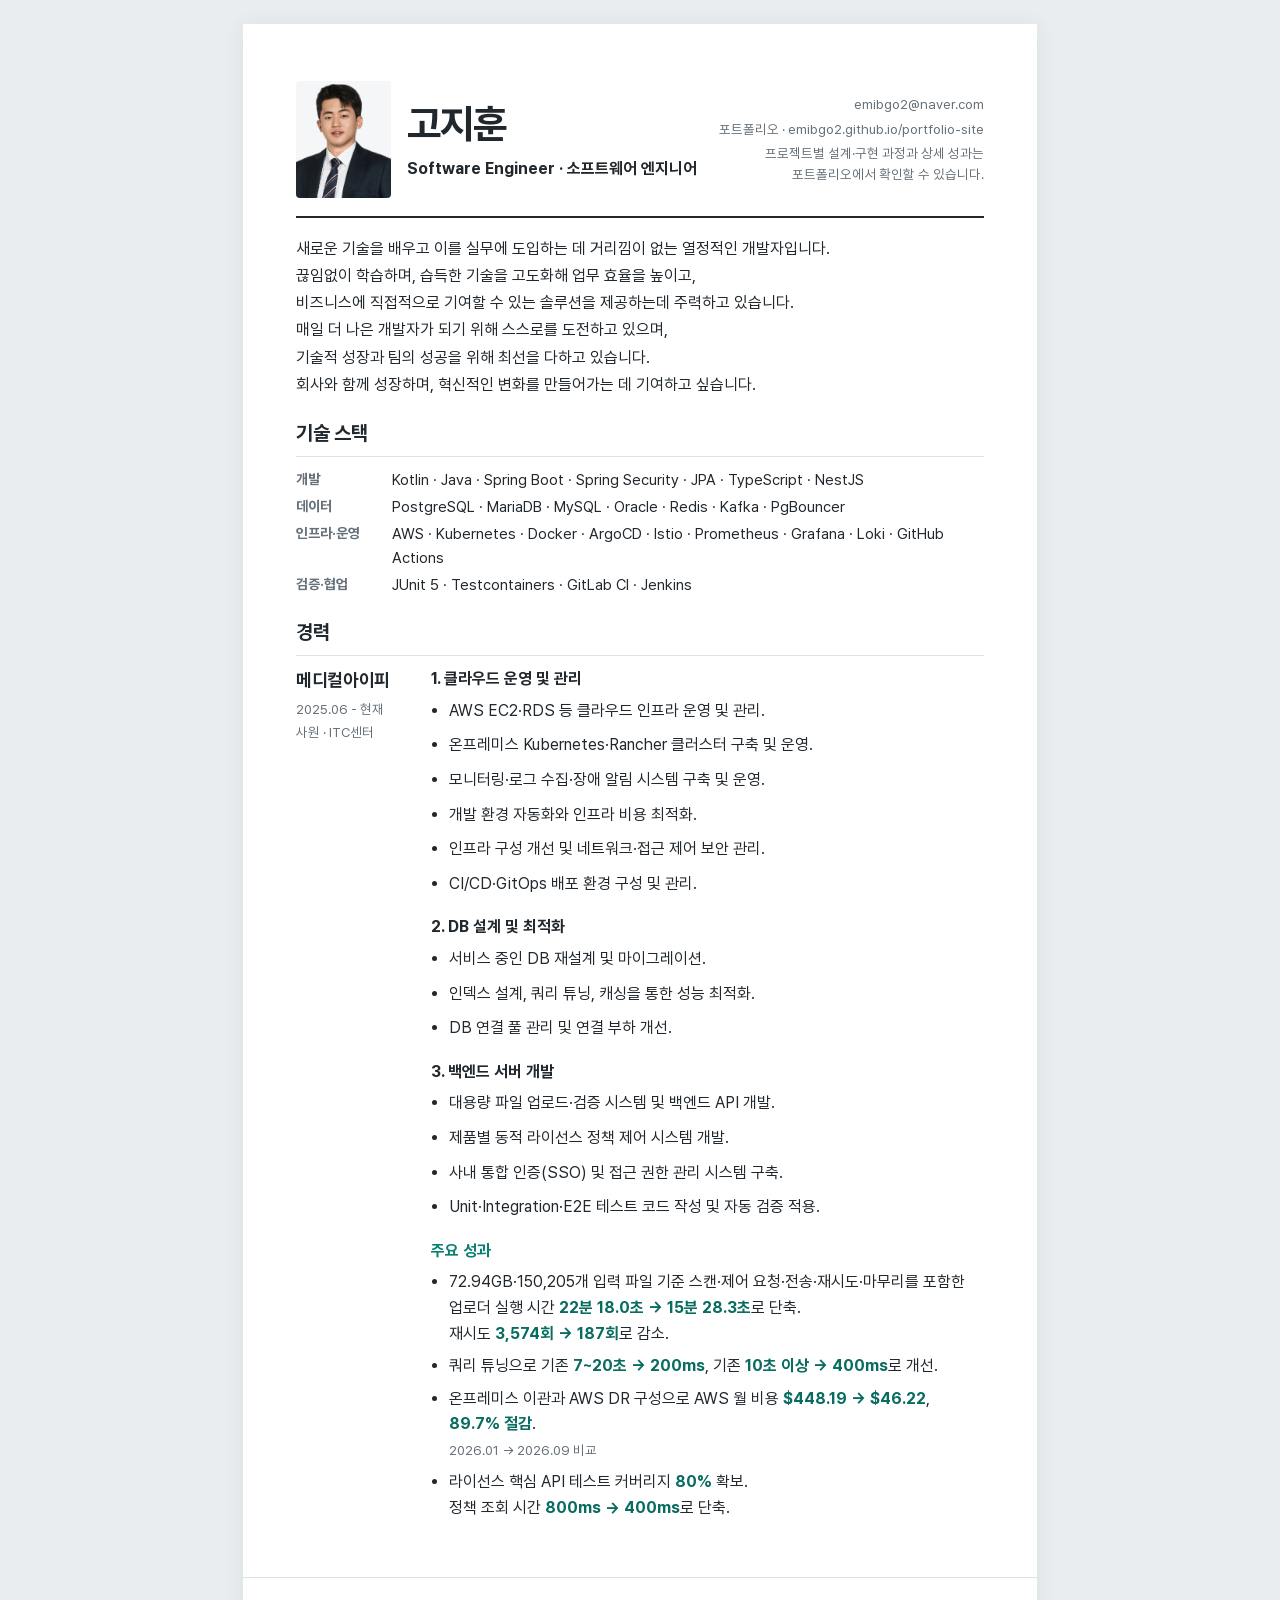
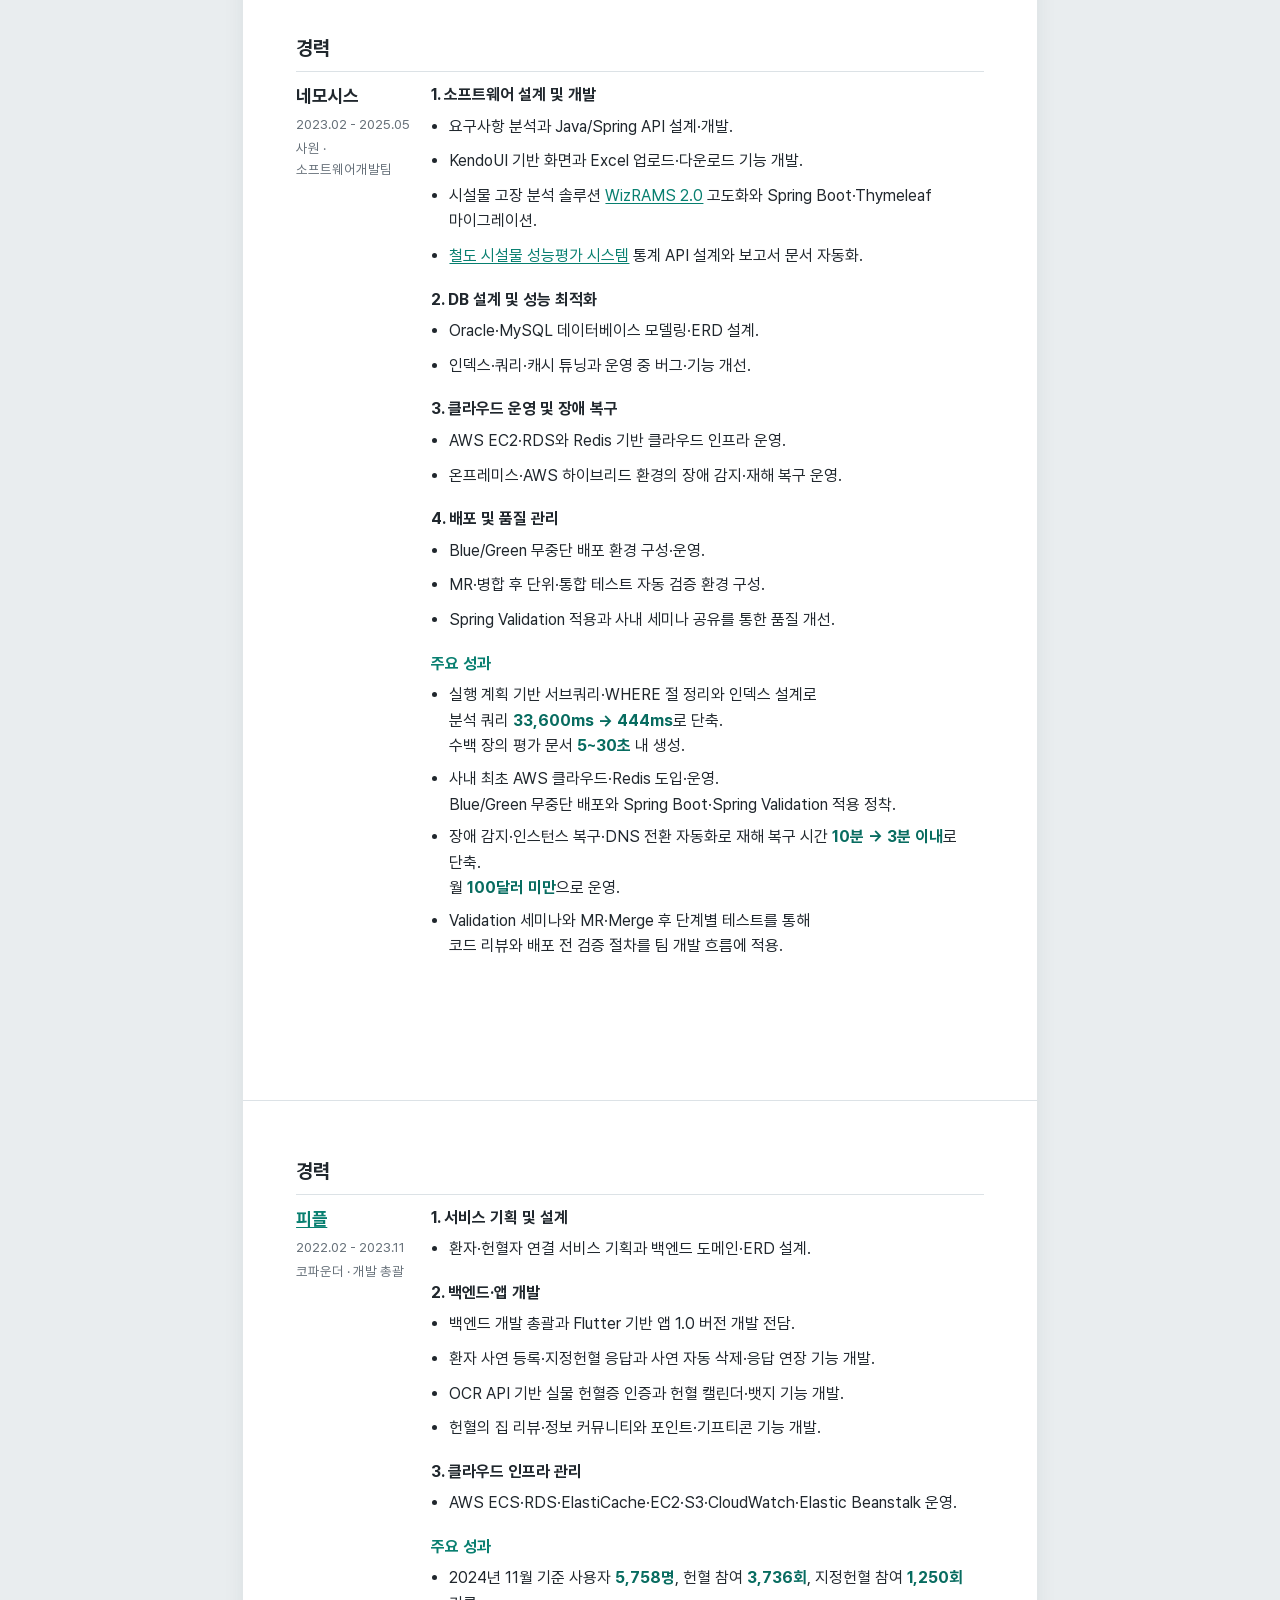
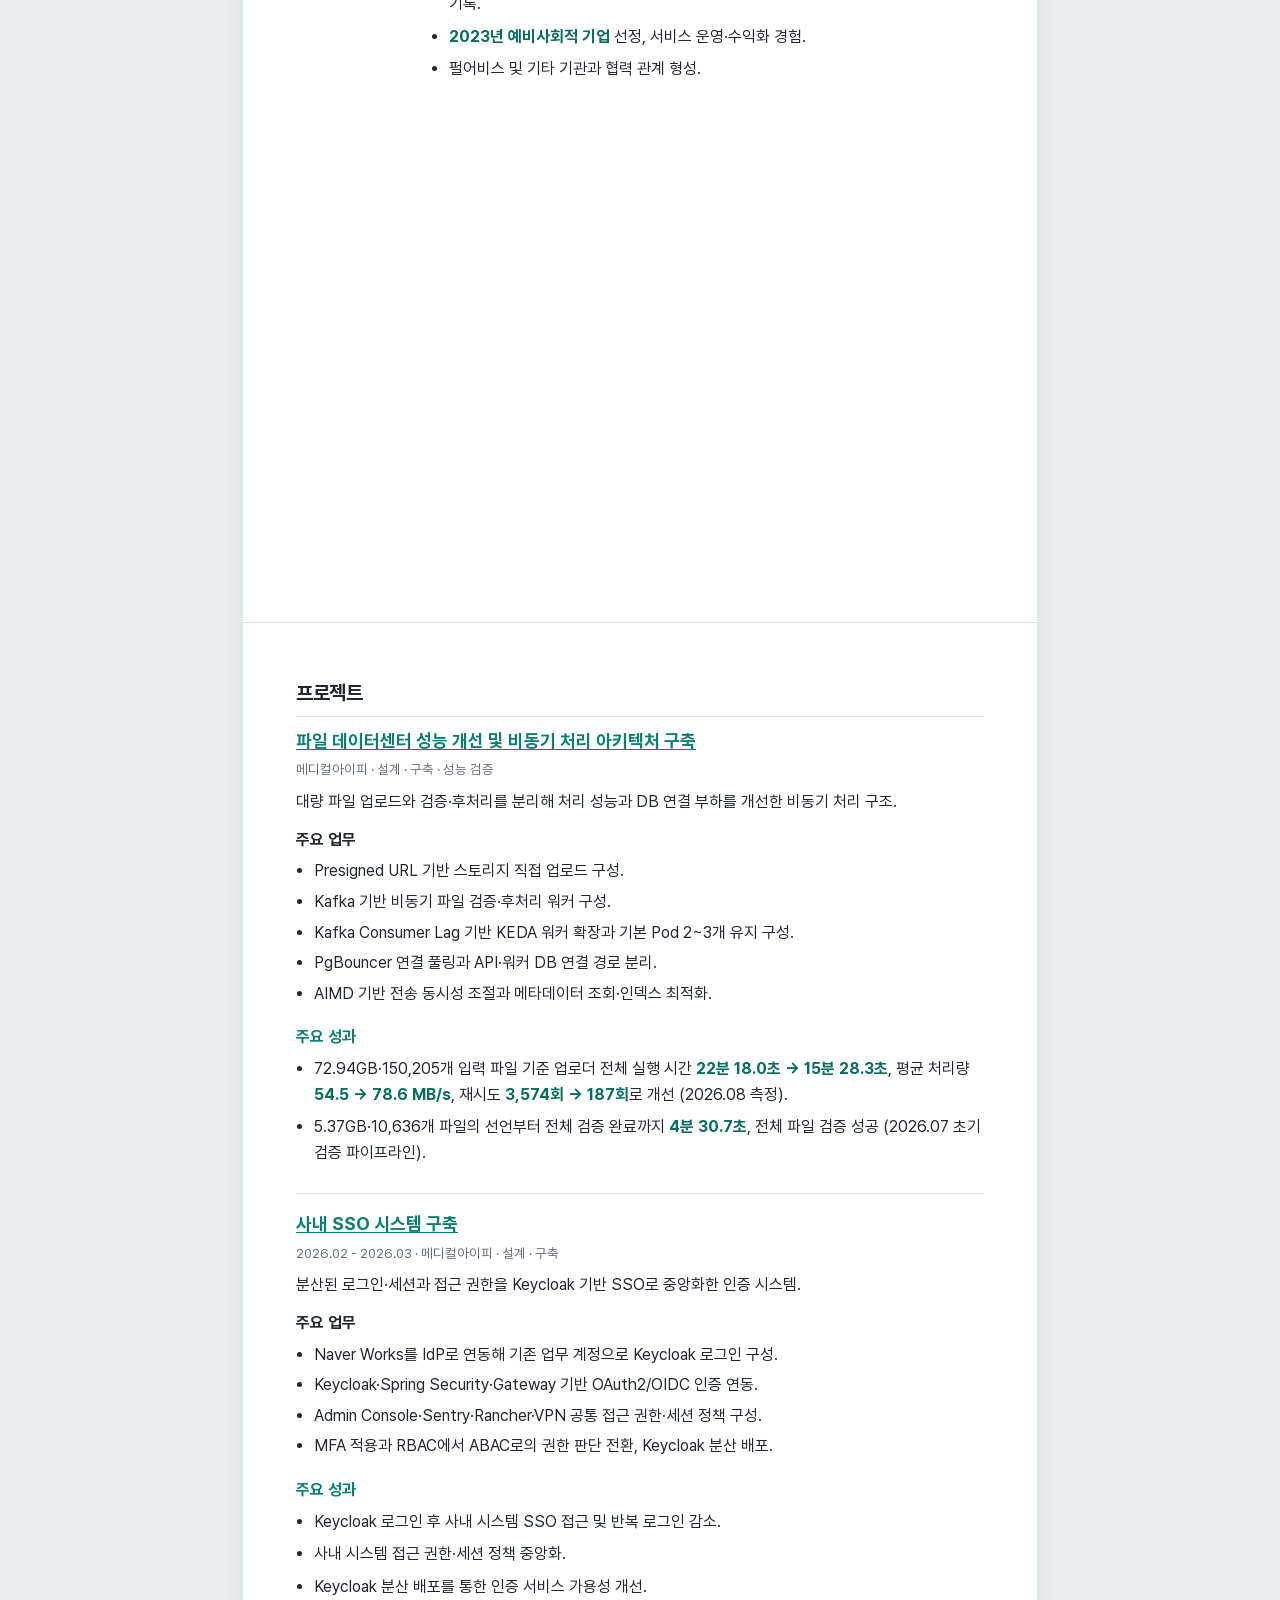
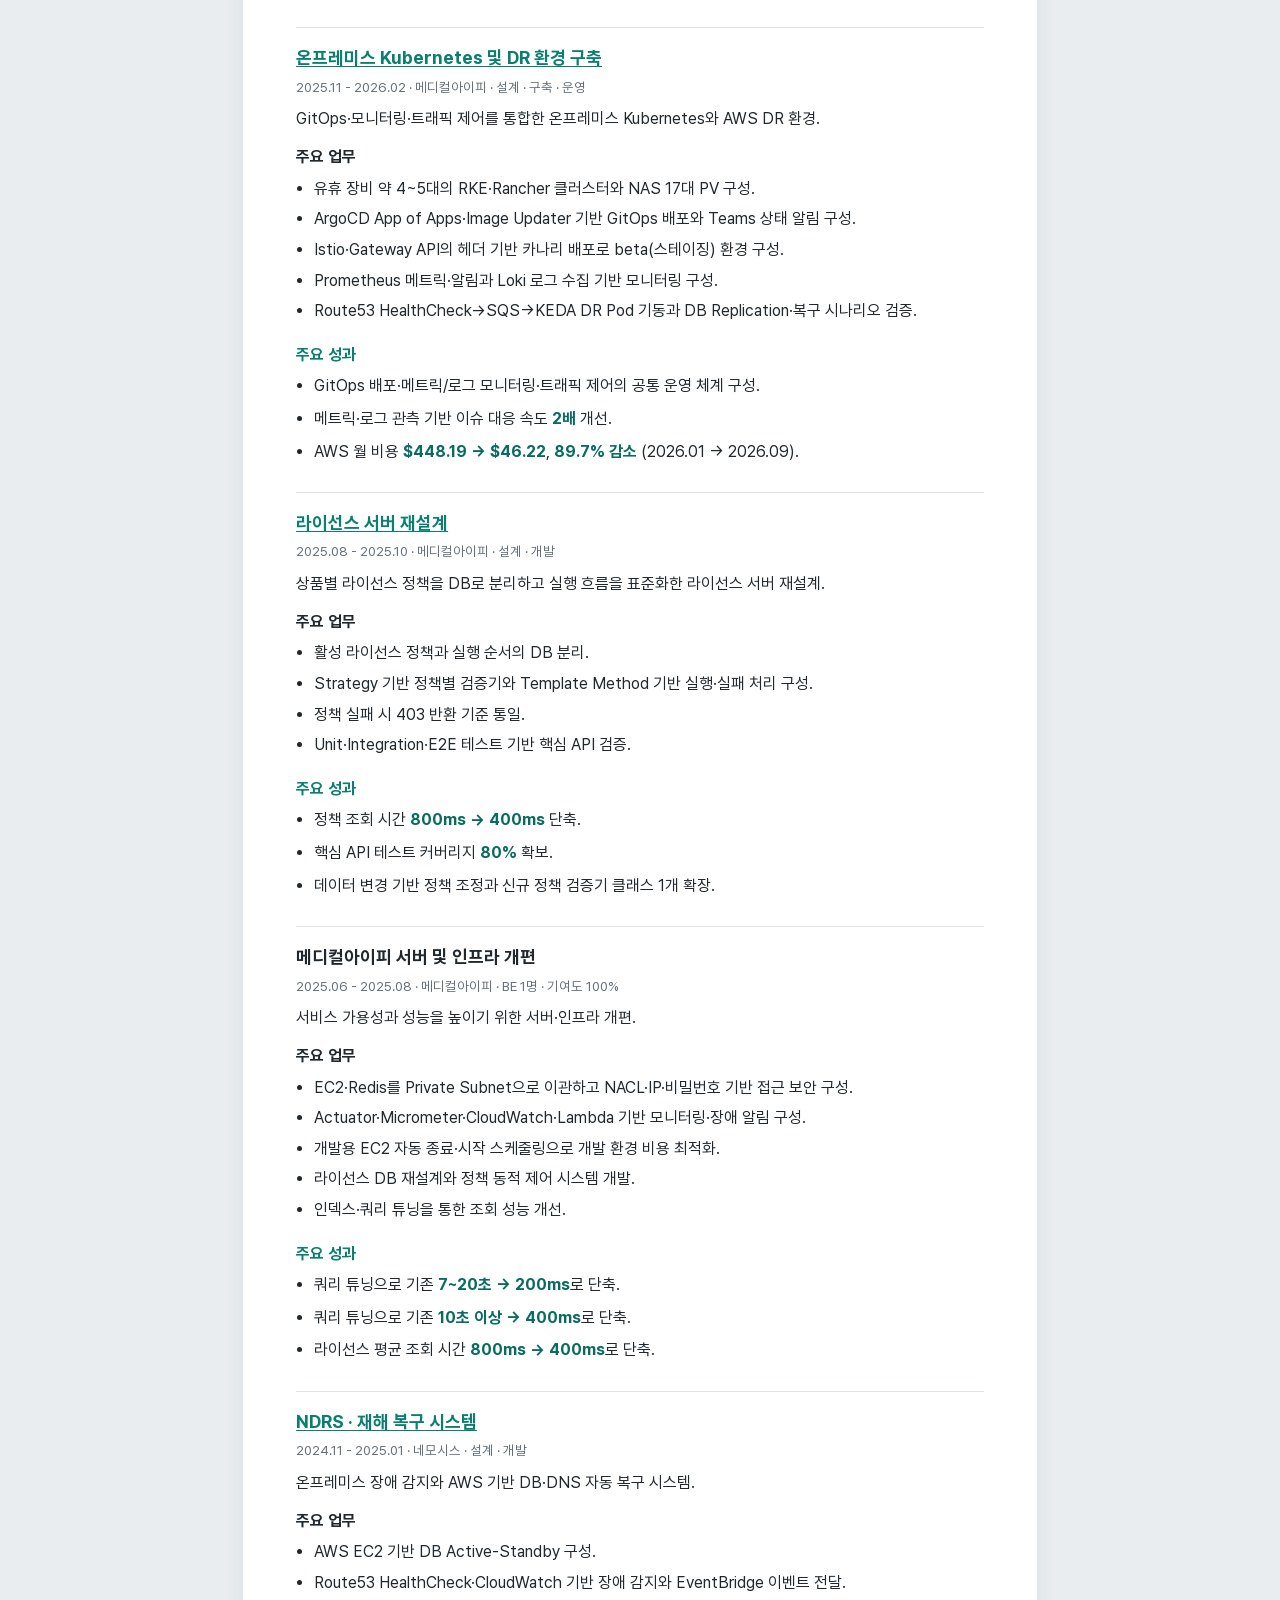
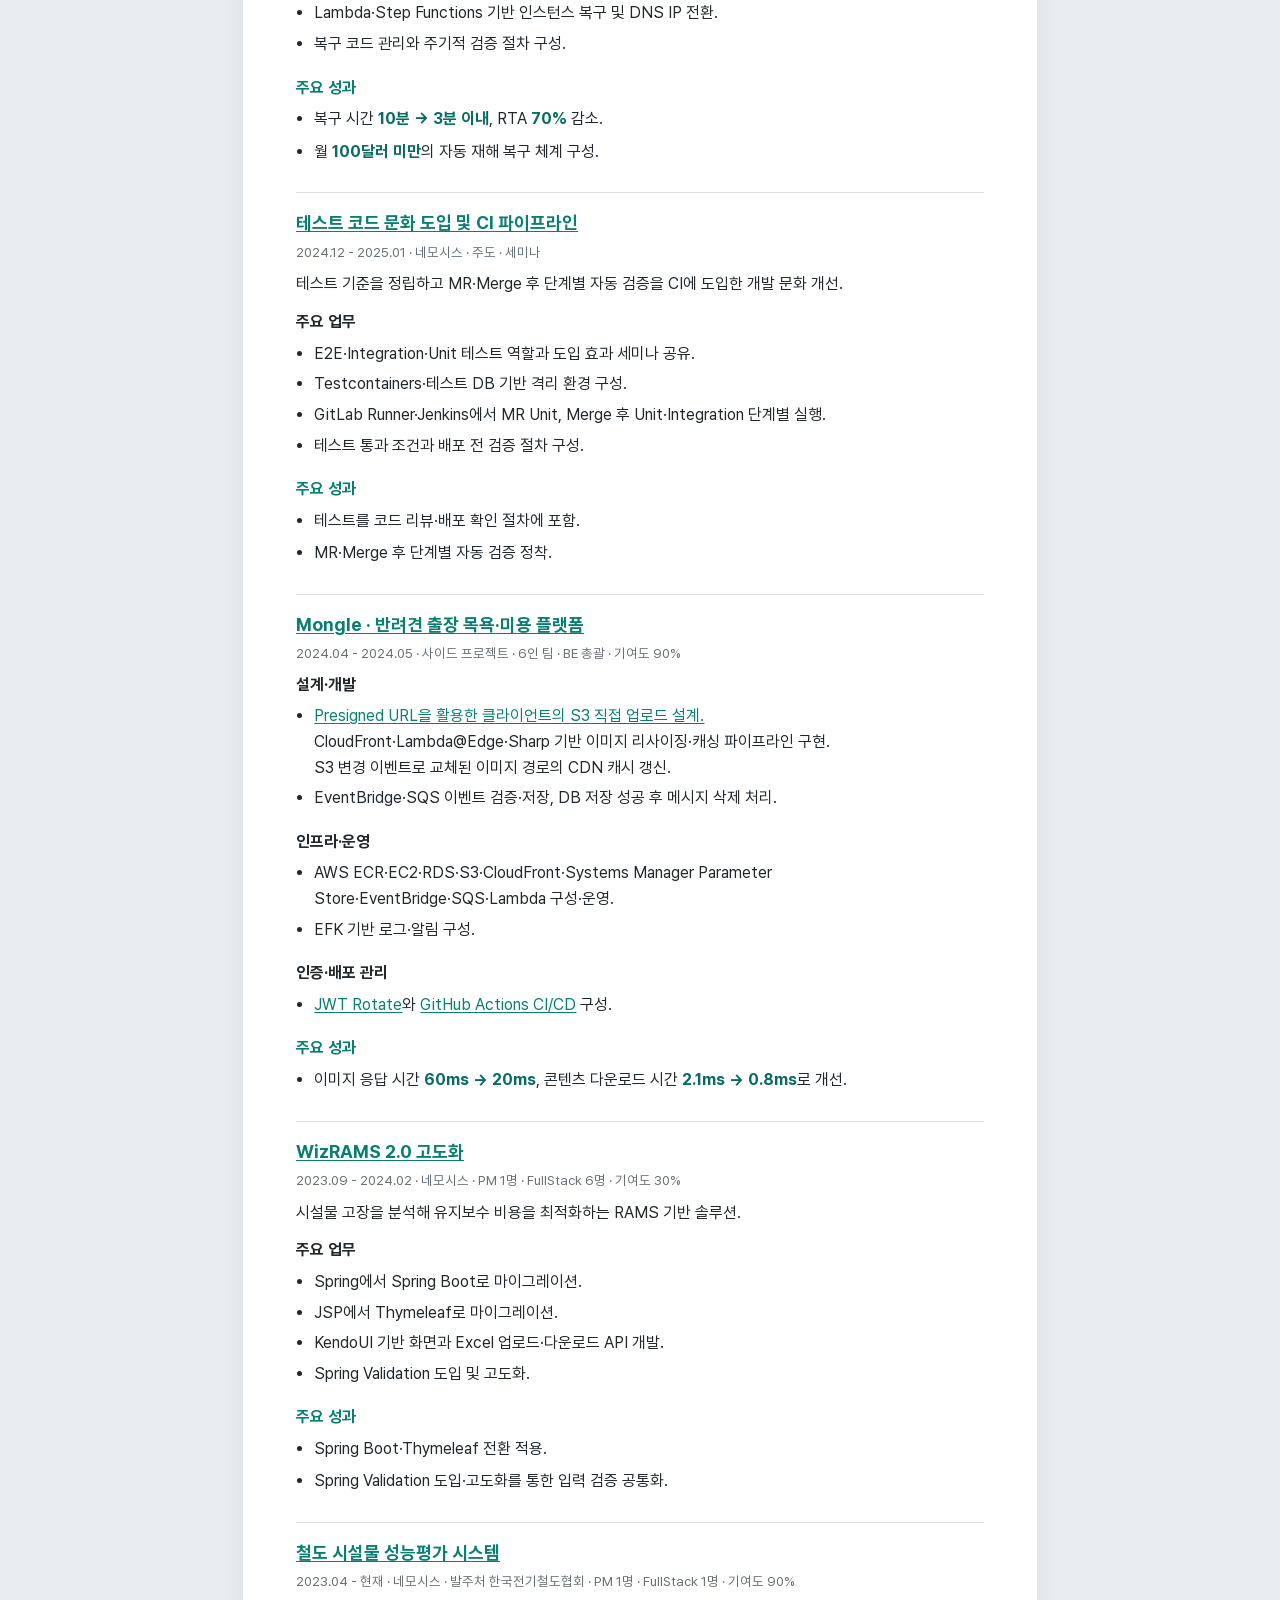
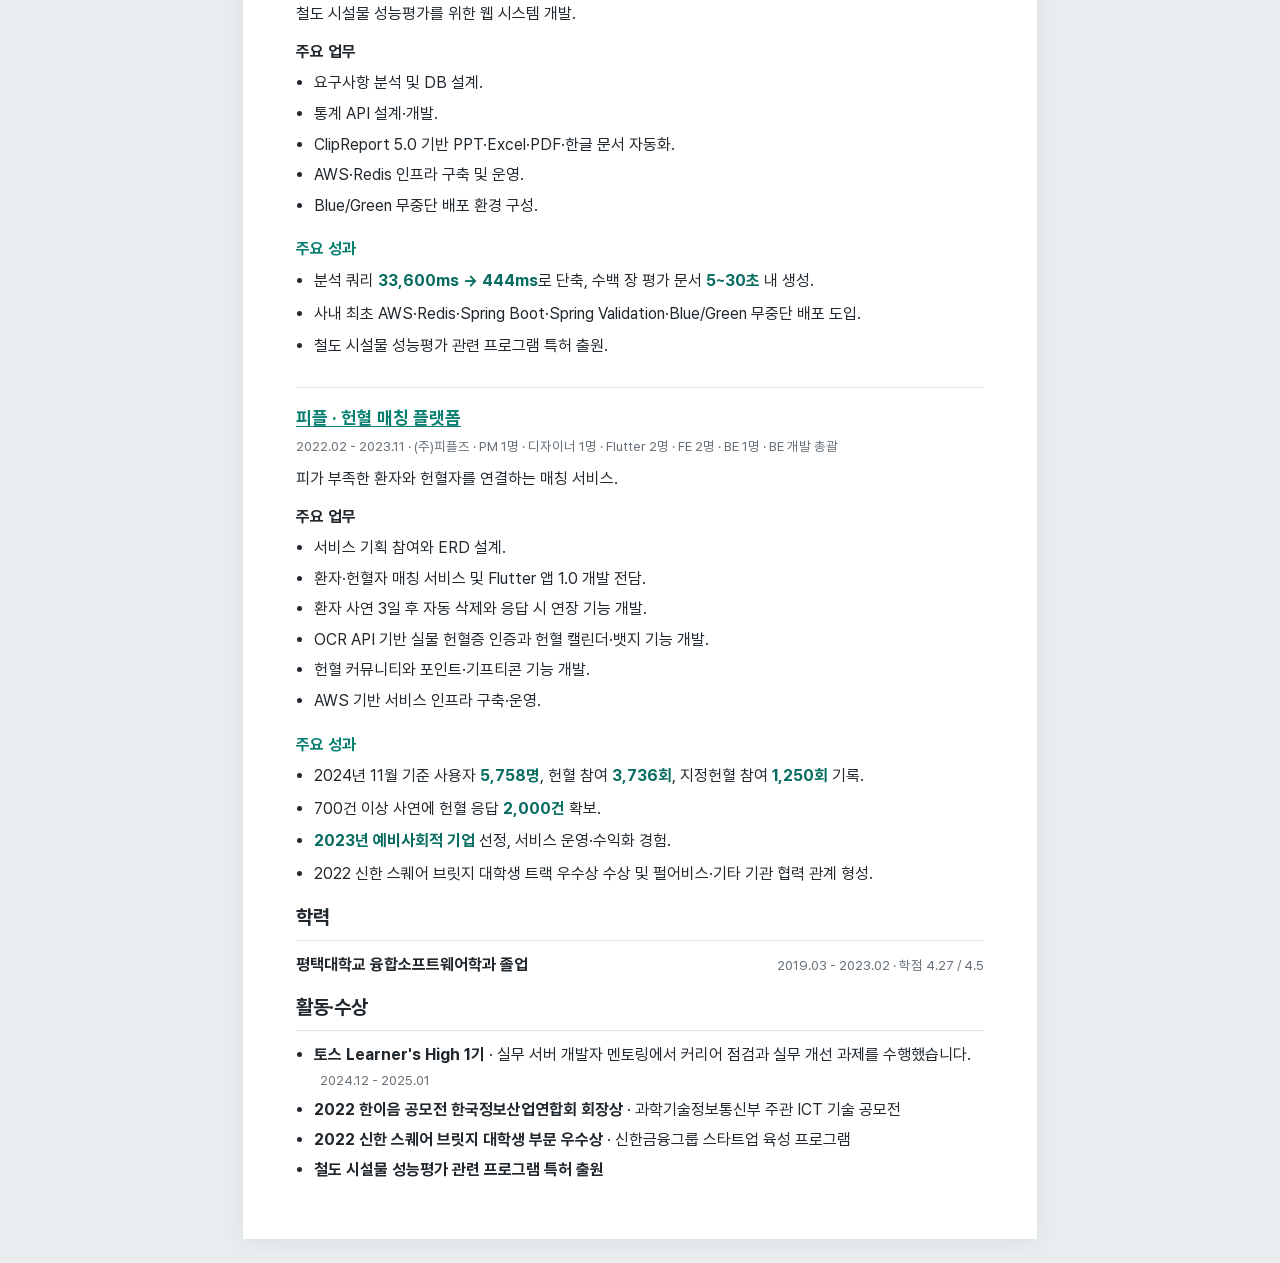
==== resume.html @ 551deb6d "docs: 이력서 기술 스택 문구 정리 - 설계 문서화와 운영 런북 항목 제거 - 이력서 PDF와 다운로드 버전 갱신" ====
<!doctype html>
<html lang="ko">
<head>
  <meta charset="utf-8">
  <meta name="viewport" content="width=device-width,initial-scale=1">
  <meta name="color-scheme" content="light">
  <title>고지훈 · 소프트웨어 엔지니어 이력서</title>
  <link rel="stylesheet" href="resume.css?v=resume-v14">
</head>
<body>
<main class="resume">
  <section class="page">
    <header class="identity">
      <div class="portrait"><img src="assets/profile.png" alt="고지훈 프로필 사진" width="725" height="1271"></div>
      <div><h1>고지훈</h1><p class="role">Software Engineer · 소프트웨어 엔지니어</p></div>
      <address>
        <a href="mailto:emibgo2@naver.com">emibgo2@naver.com</a>
        <a href="https://emibgo2.github.io/portfolio-site/">포트폴리오 · emibgo2.github.io/portfolio-site</a>
        <span>프로젝트별 설계·구현 과정과 상세 성과는<br>포트폴리오에서 확인할 수 있습니다.</span>
      </address>
    </header>

    <p class="intro">새로운 기술을 배우고 이를 실무에 도입하는 데 거리낌이 없는 열정적인 개발자입니다.<br>
      끊임없이 학습하며, 습득한 기술을 고도화해 업무 효율을 높이고,<br>비즈니스에 직접적으로 기여할 수 있는 솔루션을 제공하는데 주력하고 있습니다.<br>
      매일 더 나은 개발자가 되기 위해 스스로를 도전하고 있으며,<br>기술적 성장과 팀의 성공을 위해 최선을 다하고 있습니다.<br>
      회사와 함께 성장하며, 혁신적인 변화를 만들어가는 데 기여하고 싶습니다.</p>

    <section class="skills section">
      <h2>기술 스택</h2>
      <dl>
        <div><dt>개발</dt><dd>Kotlin · Java · Spring Boot · Spring Security · JPA · TypeScript · NestJS</dd></div>
        <div><dt>데이터</dt><dd>PostgreSQL · MariaDB · MySQL · Oracle · Redis · Kafka · PgBouncer</dd></div>
        <div><dt>인프라·운영</dt><dd>AWS · Kubernetes · Docker · ArgoCD · Istio · Prometheus · Grafana · Loki · GitHub Actions</dd></div>
        <div><dt>검증·협업</dt><dd>JUnit 5 · Testcontainers · GitLab CI · Jenkins</dd></div>
      </dl>
    </section>

    <section class="section experience">
      <h2>경력</h2>
      <article class="career">
        <header class="career-meta">
          <h3>메디컬아이피</h3>
          <p class="period">2025.06 - 현재</p>
          <p>사원 · ITC센터</p>
        </header>
        <div class="career-body">
          <div class="work-group">
            <h4>1. 클라우드 운영 및 관리</h4>
            <ul>
              <li>AWS EC2·RDS 등 클라우드 인프라 운영 및 관리.</li>
              <li>온프레미스 Kubernetes·Rancher 클러스터 구축 및 운영.</li>
              <li>모니터링·로그 수집·장애 알림 시스템 구축 및 운영.</li>
              <li>개발 환경 자동화와 인프라 비용 최적화.</li>
              <li>인프라 구성 개선 및 네트워크·접근 제어 보안 관리.</li>
              <li>CI/CD·GitOps 배포 환경 구성 및 관리.</li>
            </ul>
          </div>
          <div class="work-group">
            <h4>2. DB 설계 및 최적화</h4>
            <ul>
              <li>서비스 중인 DB 재설계 및 마이그레이션.</li>
              <li>인덱스 설계, 쿼리 튜닝, 캐싱을 통한 성능 최적화.</li>
              <li>DB 연결 풀 관리 및 연결 부하 개선.</li>
            </ul>
          </div>
          <div class="work-group">
            <h4>3. 백엔드 서버 개발</h4>
            <ul>
              <li>대용량 파일 업로드·검증 시스템 및 백엔드 API 개발.</li>
              <li>제품별 동적 라이선스 정책 제어 시스템 개발.</li>
              <li>사내 통합 인증(SSO) 및 접근 권한 관리 시스템 구축.</li>
              <li>Unit·Integration·E2E 테스트 코드 작성 및 자동 검증 적용.</li>
            </ul>
          </div>
          <h4 class="outcome-heading">주요 성과</h4>
          <ul class="outcomes">
            <li>72.94GB·150,205개 입력 파일 기준 스캔·제어 요청·전송·재시도·마무리를 포함한 업로더 실행 시간 <strong>22분 18.0초 → 15분 28.3초</strong>로 단축.<br>재시도 <strong>3,574회 → 187회</strong>로 감소.</li>
            <li>쿼리 튜닝으로 기존 <strong>7~20초 → 200ms</strong>, 기존 <strong>10초 이상 → 400ms</strong>로 개선.</li>
            <li>온프레미스 이관과 AWS DR 구성으로 AWS 월 비용 <strong>$448.19 → $46.22</strong>, <strong>89.7% 절감</strong>.<br><span class="note">2026.01 → 2026.09 비교</span></li>
            <li>라이선스 핵심 API 테스트 커버리지 <strong>80%</strong> 확보.<br>정책 조회 시간 <strong>800ms → 400ms</strong>로 단축.</li>
          </ul>
        </div>
      </article>
    </section>
  </section>

  <section class="page">
    <section class="section experience continued">
      <h2>경력</h2>
      <article class="career">
        <header class="career-meta">
          <h3>네모시스</h3>
          <p class="period">2023.02 - 2025.05</p>
          <p>사원 · 소프트웨어개발팀</p>
        </header>
        <div class="career-body">
          <div class="work-group">
            <h4>1. 소프트웨어 설계 및 개발</h4>
            <ul>
              <li>요구사항 분석과 Java/Spring API 설계·개발.</li>
              <li>KendoUI 기반 화면과 Excel 업로드·다운로드 기능 개발.</li>
              <li>시설물 고장 분석 솔루션 <a href="https://rams2.nemosys.ai/">WizRAMS 2.0</a> 고도화와 Spring Boot·Thymeleaf 마이그레이션.</li>
              <li><a href="https://rfpe.nemosys.ai/">철도 시설물 성능평가 시스템</a> 통계 API 설계와 보고서 문서 자동화.</li>
            </ul>
          </div>
          <div class="work-group">
            <h4>2. DB 설계 및 성능 최적화</h4>
            <ul>
              <li>Oracle·MySQL 데이터베이스 모델링·ERD 설계.</li>
              <li>인덱스·쿼리·캐시 튜닝과 운영 중 버그·기능 개선.</li>
            </ul>
          </div>
          <div class="work-group">
            <h4>3. 클라우드 운영 및 장애 복구</h4>
            <ul>
              <li>AWS EC2·RDS와 Redis 기반 클라우드 인프라 운영.</li>
              <li>온프레미스·AWS 하이브리드 환경의 장애 감지·재해 복구 운영.</li>
            </ul>
          </div>
          <div class="work-group">
            <h4>4. 배포 및 품질 관리</h4>
            <ul>
              <li>Blue/Green 무중단 배포 환경 구성·운영.</li>
              <li>MR·병합 후 단위·통합 테스트 자동 검증 환경 구성.</li>
              <li>Spring Validation 적용과 사내 세미나 공유를 통한 품질 개선.</li>
            </ul>
          </div>
          <h4 class="outcome-heading">주요 성과</h4>
          <ul class="outcomes">
            <li>실행 계획 기반 서브쿼리·WHERE 절 정리와 인덱스 설계로<br>분석 쿼리 <strong>33,600ms → 444ms</strong>로 단축.<br>수백 장의 평가 문서 <strong>5~30초</strong> 내 생성.</li>
            <li>사내 최초 AWS 클라우드·Redis 도입·운영.<br>Blue/Green 무중단 배포와 Spring Boot·Spring Validation 적용 정착.</li>
            <li>장애 감지·인스턴스 복구·DNS 전환 자동화로 재해 복구 시간 <strong>10분 → 3분 이내</strong>로 단축.<br>월 <strong>100달러 미만</strong>으로 운영.</li>
            <li>Validation 세미나와 MR·Merge 후 단계별 테스트를 통해<br>코드 리뷰와 배포 전 검증 절차를 팀 개발 흐름에 적용.</li>
          </ul>
        </div>
      </article>
    </section>

  </section>

  <section class="page">
    <section class="section experience continued">
      <h2>경력</h2>
      <article class="career">
        <header class="career-meta">
          <h3><a href="https://pple.link/">피플</a></h3>
          <p class="period">2022.02 - 2023.11</p>
          <p>코파운더 · 개발 총괄</p>
        </header>
        <div class="career-body">
          <div class="work-group">
            <h4>1. 서비스 기획 및 설계</h4>
            <ul>
              <li>환자·헌혈자 연결 서비스 기획과 백엔드 도메인·ERD 설계.</li>
            </ul>
          </div>
          <div class="work-group">
            <h4>2. 백엔드·앱 개발</h4>
            <ul>
              <li>백엔드 개발 총괄과 Flutter 기반 앱 1.0 버전 개발 전담.</li>
              <li>환자 사연 등록·지정헌혈 응답과 사연 자동 삭제·응답 연장 기능 개발.</li>
              <li>OCR API 기반 실물 헌혈증 인증과 헌혈 캘린더·뱃지 기능 개발.</li>
              <li>헌혈의 집 리뷰·정보 커뮤니티와 포인트·기프티콘 기능 개발.</li>
            </ul>
          </div>
          <div class="work-group">
            <h4>3. 클라우드 인프라 관리</h4>
            <ul>
              <li>AWS ECS·RDS·ElastiCache·EC2·S3·CloudWatch·Elastic Beanstalk 운영.</li>
            </ul>
          </div>
          <h4 class="outcome-heading">주요 성과</h4>
          <ul class="outcomes">
            <li>2024년 11월 기준 사용자 <strong>5,758명</strong>, 헌혈 참여 <strong>3,736회</strong>, 지정헌혈 참여 <strong>1,250회</strong> 기록.</li>
            <li><strong>2023년 예비사회적 기업</strong> 선정, 서비스 운영·수익화 경험.</li>
            <li>펄어비스 및 기타 기관과 협력 관계 형성.</li>
          </ul>
        </div>
      </article>
    </section>

  </section>

  <section class="page projects-page">
    <section class="section projects">
      <h2>프로젝트</h2>
      <article class="project">
        <header><h3><a href="https://emibgo2.github.io/portfolio-site/#sys-01">파일 데이터센터 성능 개선 및 비동기 처리 아키텍처 구축</a></h3><span>메디컬아이피 · 설계 · 구축 · 성능 검증</span></header>
        <p class="project-summary">대량 파일 업로드와 검증·후처리를 분리해 처리 성능과 DB 연결 부하를 개선한 비동기 처리 구조.</p>
        <div class="work-group">
          <h4>주요 업무</h4>
          <ul>
            <li>Presigned URL 기반 스토리지 직접 업로드 구성.</li>
            <li>Kafka 기반 비동기 파일 검증·후처리 워커 구성.</li>
            <li>Kafka Consumer Lag 기반 KEDA 워커 확장과 기본 Pod 2~3개 유지 구성.</li>
            <li>PgBouncer 연결 풀링과 API·워커 DB 연결 경로 분리.</li>
            <li>AIMD 기반 전송 동시성 조절과 메타데이터 조회·인덱스 최적화.</li>
          </ul>
        </div>
        <h4 class="outcome-heading">주요 성과</h4>
        <ul class="outcomes">
          <li>72.94GB·150,205개 입력 파일 기준 업로더 전체 실행 시간 <strong>22분 18.0초 → 15분 28.3초</strong>, 평균 처리량 <strong>54.5 → 78.6 MB/s</strong>, 재시도 <strong>3,574회 → 187회</strong>로 개선 (2026.08 측정).</li>
          <li>5.37GB·10,636개 파일의 선언부터 전체 검증 완료까지 <strong>4분 30.7초</strong>, 전체 파일 검증 성공 (2026.07 초기 검증 파이프라인).</li>
        </ul>
      </article>
      <article class="project">
        <header><h3><a href="https://emibgo2.github.io/portfolio-site/#sys-02">사내 SSO 시스템 구축</a></h3><span>2026.02 - 2026.03 · 메디컬아이피 · 설계 · 구축</span></header>
        <p class="project-summary">분산된 로그인·세션과 접근 권한을 Keycloak 기반 SSO로 중앙화한 인증 시스템.</p>
        <div class="work-group">
          <h4>주요 업무</h4>
          <ul>
            <li>Naver Works를 IdP로 연동해 기존 업무 계정으로 Keycloak 로그인 구성.</li>
            <li>Keycloak·Spring Security·Gateway 기반 OAuth2/OIDC 인증 연동.</li>
            <li>Admin Console·Sentry·Rancher·VPN 공통 접근 권한·세션 정책 구성.</li>
            <li>MFA 적용과 RBAC에서 ABAC로의 권한 판단 전환, Keycloak 분산 배포.</li>
          </ul>
        </div>
        <h4 class="outcome-heading">주요 성과</h4>
        <ul class="outcomes">
          <li>Keycloak 로그인 후 사내 시스템 SSO 접근 및 반복 로그인 감소.</li>
          <li>사내 시스템 접근 권한·세션 정책 중앙화.</li>
          <li>Keycloak 분산 배포를 통한 인증 서비스 가용성 개선.</li>
        </ul>
      </article>
      <article class="project">
        <header><h3><a href="https://emibgo2.github.io/portfolio-site/#sys-03">온프레미스 Kubernetes 및 DR 환경 구축</a></h3><span>2025.11 - 2026.02 · 메디컬아이피 · 설계 · 구축 · 운영</span></header>
        <p class="project-summary">GitOps·모니터링·트래픽 제어를 통합한 온프레미스 Kubernetes와 AWS DR 환경.</p>
        <div class="work-group">
          <h4>주요 업무</h4>
          <ul>
            <li>유휴 장비 약 4~5대의 RKE·Rancher 클러스터와 NAS 17대 PV 구성.</li>
            <li>ArgoCD App of Apps·Image Updater 기반 GitOps 배포와 Teams 상태 알림 구성.</li>
            <li>Istio·Gateway API의 헤더 기반 카나리 배포로 beta(스테이징) 환경 구성.</li>
            <li>Prometheus 메트릭·알림과 Loki 로그 수집 기반 모니터링 구성.</li>
            <li>Route53 HealthCheck→SQS→KEDA DR Pod 기동과 DB Replication·복구 시나리오 검증.</li>
          </ul>
        </div>
        <h4 class="outcome-heading">주요 성과</h4>
        <ul class="outcomes">
          <li>GitOps 배포·메트릭/로그 모니터링·트래픽 제어의 공통 운영 체계 구성.</li>
          <li>메트릭·로그 관측 기반 이슈 대응 속도 <strong>2배</strong> 개선.</li>
          <li>AWS 월 비용 <strong>$448.19 → $46.22</strong>, <strong>89.7% 감소</strong> (2026.01 → 2026.09).</li>
        </ul>
      </article>
      <article class="project">
        <header><h3><a href="https://emibgo2.github.io/portfolio-site/#sys-04">라이선스 서버 재설계</a></h3><span>2025.08 - 2025.10 · 메디컬아이피 · 설계 · 개발</span></header>
        <p class="project-summary">상품별 라이선스 정책을 DB로 분리하고 실행 흐름을 표준화한 라이선스 서버 재설계.</p>
        <div class="work-group">
          <h4>주요 업무</h4>
          <ul>
            <li>활성 라이선스 정책과 실행 순서의 DB 분리.</li>
            <li>Strategy 기반 정책별 검증기와 Template Method 기반 실행·실패 처리 구성.</li>
            <li>정책 실패 시 403 반환 기준 통일.</li>
            <li>Unit·Integration·E2E 테스트 기반 핵심 API 검증.</li>
          </ul>
        </div>
        <h4 class="outcome-heading">주요 성과</h4>
        <ul class="outcomes">
          <li>정책 조회 시간 <strong>800ms → 400ms</strong> 단축.</li>
          <li>핵심 API 테스트 커버리지 <strong>80%</strong> 확보.</li>
          <li>데이터 변경 기반 정책 조정과 신규 정책 검증기 클래스 1개 확장.</li>
        </ul>
      </article>
      <article class="project">
        <header><h3>메디컬아이피 서버 및 인프라 개편</h3><span>2025.06 - 2025.08 · 메디컬아이피 · BE 1명 · 기여도 100%</span></header>
        <p class="project-summary">서비스 가용성과 성능을 높이기 위한 서버·인프라 개편.</p>
        <div class="work-group">
          <h4>주요 업무</h4>
          <ul>
            <li>EC2·Redis를 Private Subnet으로 이관하고 NACL·IP·비밀번호 기반 접근 보안 구성.</li>
            <li>Actuator·Micrometer·CloudWatch·Lambda 기반 모니터링·장애 알림 구성.</li>
            <li>개발용 EC2 자동 종료·시작 스케줄링으로 개발 환경 비용 최적화.</li>
            <li>라이선스 DB 재설계와 정책 동적 제어 시스템 개발.</li>
            <li>인덱스·쿼리 튜닝을 통한 조회 성능 개선.</li>
          </ul>
        </div>
        <h4 class="outcome-heading">주요 성과</h4>
        <ul class="outcomes">
          <li>쿼리 튜닝으로 기존 <strong>7~20초 → 200ms</strong>로 단축.</li>
          <li>쿼리 튜닝으로 기존 <strong>10초 이상 → 400ms</strong>로 단축.</li>
          <li>라이선스 평균 조회 시간 <strong>800ms → 400ms</strong>로 단축.</li>
        </ul>
      </article>
      <article class="project">
        <header><h3><a href="https://emibgo2.github.io/portfolio-site/#sys-05">NDRS · 재해 복구 시스템</a></h3><span>2024.11 - 2025.01 · 네모시스 · 설계 · 개발</span></header>
        <p class="project-summary">온프레미스 장애 감지와 AWS 기반 DB·DNS 자동 복구 시스템.</p>
        <div class="work-group">
          <h4>주요 업무</h4>
          <ul>
            <li>AWS EC2 기반 DB Active-Standby 구성.</li>
            <li>Route53 HealthCheck·CloudWatch 기반 장애 감지와 EventBridge 이벤트 전달.</li>
            <li>Lambda·Step Functions 기반 인스턴스 복구 및 DNS IP 전환.</li>
            <li>복구 코드 관리와 주기적 검증 절차 구성.</li>
          </ul>
        </div>
        <h4 class="outcome-heading">주요 성과</h4>
        <ul class="outcomes">
          <li>복구 시간 <strong>10분 → 3분 이내</strong>, RTA <strong>70%</strong> 감소.</li>
          <li>월 <strong>100달러 미만</strong>의 자동 재해 복구 체계 구성.</li>
        </ul>
      </article>
      <article class="project">
        <header><h3><a href="https://emibgo2.github.io/portfolio-site/#sys-07">테스트 코드 문화 도입 및 CI 파이프라인</a></h3><span>2024.12 - 2025.01 · 네모시스 · 주도 · 세미나</span></header>
        <p class="project-summary">테스트 기준을 정립하고 MR·Merge 후 단계별 자동 검증을 CI에 도입한 개발 문화 개선.</p>
        <div class="work-group">
          <h4>주요 업무</h4>
          <ul>
            <li>E2E·Integration·Unit 테스트 역할과 도입 효과 세미나 공유.</li>
            <li>Testcontainers·테스트 DB 기반 격리 환경 구성.</li>
            <li>GitLab Runner·Jenkins에서 MR Unit, Merge 후 Unit·Integration 단계별 실행.</li>
            <li>테스트 통과 조건과 배포 전 검증 절차 구성.</li>
          </ul>
        </div>
        <h4 class="outcome-heading">주요 성과</h4>
        <ul class="outcomes">
          <li>테스트를 코드 리뷰·배포 확인 절차에 포함.</li>
          <li>MR·Merge 후 단계별 자동 검증 정착.</li>
        </ul>
      </article>
      <article class="project">
        <header><h3><a href="https://github.com/PBTP/mongle-server">Mongle · 반려견 출장 목욕·미용 플랫폼</a></h3><span>2024.04 - 2024.05 · 사이드 프로젝트 · 6인 팀 · BE 총괄 · 기여도 90%</span></header>
        <div class="work-group">
          <h4>설계·개발</h4>
          <ul>
            <li><a href="https://hoonco.tistory.com/46">Presigned URL을 활용한 클라이언트의 S3 직접 업로드 설계.</a><br>CloudFront·Lambda@Edge·Sharp 기반 이미지 리사이징·캐싱 파이프라인 구현.<br>S3 변경 이벤트로 교체된 이미지 경로의 CDN 캐시 갱신.</li>
            <li>EventBridge·SQS 이벤트 검증·저장, DB 저장 성공 후 메시지 삭제 처리.</li>
          </ul>
        </div>
        <div class="work-group">
          <h4>인프라·운영</h4>
          <ul>
            <li>AWS ECR·EC2·RDS·S3·CloudFront·Systems Manager Parameter Store·EventBridge·SQS·Lambda 구성·운영.</li>
            <li>EFK 기반 로그·알림 구성.</li>
          </ul>
        </div>
        <div class="work-group">
          <h4>인증·배포 관리</h4>
          <ul>
            <li><a href="https://github.com/PBTP/mongle-server/pull/6">JWT Rotate</a>와 <a href="https://github.com/PBTP/mongle-server/pull/1">GitHub Actions CI/CD</a> 구성.</li>
          </ul>
        </div>
        <h4 class="outcome-heading">주요 성과</h4>
        <ul class="outcomes">
          <li>이미지 응답 시간 <strong>60ms → 20ms</strong>, 콘텐츠 다운로드 시간 <strong>2.1ms → 0.8ms</strong>로 개선.</li>
        </ul>
      </article>
      <article class="project">
        <header><h3><a href="https://rams2.nemosys.ai/">WizRAMS 2.0 고도화</a></h3><span>2023.09 - 2024.02 · 네모시스 · PM 1명 · FullStack 6명 · 기여도 30%</span></header>
        <p class="project-summary">시설물 고장을 분석해 유지보수 비용을 최적화하는 RAMS 기반 솔루션.</p>
        <div class="work-group">
          <h4>주요 업무</h4>
          <ul>
            <li>Spring에서 Spring Boot로 마이그레이션.</li>
            <li>JSP에서 Thymeleaf로 마이그레이션.</li>
            <li>KendoUI 기반 화면과 Excel 업로드·다운로드 API 개발.</li>
            <li>Spring Validation 도입 및 고도화.</li>
          </ul>
        </div>
        <h4 class="outcome-heading">주요 성과</h4>
        <ul class="outcomes">
          <li>Spring Boot·Thymeleaf 전환 적용.</li>
          <li>Spring Validation 도입·고도화를 통한 입력 검증 공통화.</li>
        </ul>
      </article>
      <article class="project">
        <header><h3><a href="https://rfpe.nemosys.ai/">철도 시설물 성능평가 시스템</a></h3><span>2023.04 - 현재 · 네모시스 · 발주처 한국전기철도협회 · PM 1명 · FullStack 1명 · 기여도 90%</span></header>
        <p class="project-summary">철도 시설물 성능평가를 위한 웹 시스템 개발.</p>
        <div class="work-group">
          <h4>주요 업무</h4>
          <ul>
            <li>요구사항 분석 및 DB 설계.</li>
            <li>통계 API 설계·개발.</li>
            <li>ClipReport 5.0 기반 PPT·Excel·PDF·한글 문서 자동화.</li>
            <li>AWS·Redis 인프라 구축 및 운영.</li>
            <li>Blue/Green 무중단 배포 환경 구성.</li>
          </ul>
        </div>
        <h4 class="outcome-heading">주요 성과</h4>
        <ul class="outcomes">
          <li>분석 쿼리 <strong>33,600ms → 444ms</strong>로 단축, 수백 장 평가 문서 <strong>5~30초</strong> 내 생성.</li>
          <li>사내 최초 AWS·Redis·Spring Boot·Spring Validation·Blue/Green 무중단 배포 도입.</li>
          <li>철도 시설물 성능평가 관련 프로그램 특허 출원.</li>
        </ul>
      </article>
      <article class="project">
        <header><h3><a href="https://pple.link/">피플 · 헌혈 매칭 플랫폼</a></h3><span>2022.02 - 2023.11 · (주)피플즈 · PM 1명 · 디자이너 1명 · Flutter 2명 · FE 2명 · BE 1명 · BE 개발 총괄</span></header>
        <p class="project-summary">피가 부족한 환자와 헌혈자를 연결하는 매칭 서비스.</p>
        <div class="work-group">
          <h4>주요 업무</h4>
          <ul>
            <li>서비스 기획 참여와 ERD 설계.</li>
            <li>환자·헌혈자 매칭 서비스 및 Flutter 앱 1.0 개발 전담.</li>
            <li>환자 사연 3일 후 자동 삭제와 응답 시 연장 기능 개발.</li>
            <li>OCR API 기반 실물 헌혈증 인증과 헌혈 캘린더·뱃지 기능 개발.</li>
            <li>헌혈 커뮤니티와 포인트·기프티콘 기능 개발.</li>
            <li>AWS 기반 서비스 인프라 구축·운영.</li>
          </ul>
        </div>
        <h4 class="outcome-heading">주요 성과</h4>
        <ul class="outcomes">
          <li>2024년 11월 기준 사용자 <strong>5,758명</strong>, 헌혈 참여 <strong>3,736회</strong>, 지정헌혈 참여 <strong>1,250회</strong> 기록.</li>
          <li>700건 이상 사연에 헌혈 응답 <strong>2,000건</strong> 확보.</li>
          <li><strong>2023년 예비사회적 기업</strong> 선정, 서비스 운영·수익화 경험.</li>
          <li>2022 신한 스퀘어 브릿지 대학생 트랙 우수상 수상 및 펄어비스·기타 기관 협력 관계 형성.</li>
        </ul>
      </article>
    </section>

    <section class="section education">
      <h2>학력</h2>
      <p><b>평택대학교 융합소프트웨어학과 졸업</b><span class="note">2019.03 - 2023.02 · 학점 4.27 / 4.5</span></p>
    </section>
    <section class="section activities">
      <h2>활동·수상</h2>
      <ul>
        <li><b>토스 Learner's High 1기</b> · 실무 서버 개발자 멘토링에서 커리어 점검과 실무 개선 과제를 수행했습니다. <span class="note">2024.12 - 2025.01</span></li>
        <li><b>2022 한이음 공모전 한국정보산업연합회 회장상</b> · 과학기술정보통신부 주관 ICT 기술 공모전</li>
        <li><b>2022 신한 스퀘어 브릿지 대학생 부문 우수상</b> · 신한금융그룹 스타트업 육성 프로그램</li>
        <li><b>철도 시설물 성능평가 관련 프로그램 특허 출원</b></li>
      </ul>
    </section>
  </section>
</main>
</body>
</html>
---- resume.css ----
@font-face{
  font-family:"Resume Pretendard";
  src:url("assets/fonts/Pretendard-Regular.woff2") format("woff2");
  font-weight:400;
  font-style:normal;
  font-display:swap;
}
@font-face{
  font-family:"Resume Pretendard";
  src:url("assets/fonts/Pretendard-Bold.woff2") format("woff2");
  font-weight:700;
  font-style:normal;
  font-display:swap;
}
:root{
  color-scheme:light;
  --text:#20272d;
  --muted:#667079;
  --line:#dce2e6;
  --accent:#087f70;
  font-family:"Resume Pretendard",Pretendard,"Malgun Gothic",sans-serif;
  color:var(--text);
  background:#e9edef;
  font-synthesis:none;
}
*{box-sizing:border-box}
body{margin:0; font-size:12pt; line-height:1.55; word-break:keep-all; overflow-wrap:anywhere}
a{color:inherit; text-decoration:none}
a:hover{color:var(--accent)}
:focus-visible{outline:2px solid var(--accent); outline-offset:3px}
h1,h2,h3,h4,p,ul,dl,dd{margin:0}
h1,h2,h3,h4{line-height:1.35}
ul{padding-left:1.15em}
li + li{margin-top:5px}
b,strong{font-weight:650}
strong{color:#086c60}
.resume{width:210mm; margin:24px auto; background:#fff; box-shadow:0 2px 20px #23343b12}
.page{padding:15mm 14mm; min-height:297mm}
.page + .page{border-top:1px solid var(--line)}
.identity{display:grid; grid-template-columns:25mm minmax(0,1fr) auto; align-items:center; gap:16px; padding-bottom:18px; border-bottom:2px solid var(--text)}
.portrait{position:relative; width:25mm; height:31mm; overflow:hidden; background:#f4f6f7; border-radius:4px}
.portrait img{position:absolute; top:3px; left:50%; width:150%; max-width:none; height:auto; transform:translateX(-50%)}
h1{font-size:30pt; letter-spacing:-.04em; font-weight:750}
.role{margin-top:6px; font-size:12pt; font-weight:550}
address{display:flex; flex-direction:column; gap:4px; font-style:normal; font-size:10pt; color:var(--muted); text-align:right}
.intro{margin-top:17px; font-size:12pt; line-height:1.7}
.section{margin-top:22px}
.section h2{font-size:15pt; letter-spacing:-.015em; padding-bottom:9px; margin-bottom:12px; border-bottom:1px solid var(--line)}
.skills dl{display:grid; gap:4px}
.skills dl > div{display:grid; grid-template-columns:84px minmax(0,1fr); gap:12px}
.skills dt{font-weight:600; color:var(--muted); font-size:10.5pt}
.skills dd{font-size:11.25pt}
.career{display:grid; grid-template-columns:115px minmax(0,1fr); gap:20px}
.career a,.project a{color:var(--accent); text-decoration:underline; text-underline-offset:2px}
.career + .career{margin-top:20px; padding-top:18px; border-top:1px solid var(--line)}
.career-meta h3{font-size:13.5pt; letter-spacing:-.02em}
.career-meta p{font-size:10pt; color:var(--muted)}
.career-meta .period{margin:6px 0 3px}
h4{font-size:12pt; margin-bottom:8px}
.career-body li{line-height:1.6}
.career-body li + li{margin-top:9px}
.work-group + .work-group{margin-top:20px}
.work-group h4{color:var(--text)}
.outcome-heading{margin-top:20px; color:var(--accent)}
.outcomes li + li{margin-top:7px}
.outcomes strong{display:inline-block}
.note{font-size:10pt; color:var(--muted); font-weight:400}
.continued{margin-top:0}
.project + .project{margin-top:28px; padding-top:18px; border-top:1px solid var(--line)}
.project header{margin-bottom:10px}
.project h3{font-size:13.5pt}
.project header span{display:block; margin-top:6px; font-size:10pt; color:var(--muted)}
.project-summary{margin:10px 0 14px}
.projects-page > .projects{margin-top:0}
.project li{line-height:1.6}
.education,.activities{margin-top:17px}
.education p{display:flex; justify-content:space-between; align-items:baseline; gap:12px}
.activities li{font-size:12pt}
.activities .note{margin-left:6px; white-space:nowrap}
@media screen and (max-width:820px){
  .resume{width:100%; margin:0; box-shadow:none}
  .page{padding:28px 20px; min-height:0}
  .identity{grid-template-columns:76px minmax(0,1fr); gap:14px}
  .portrait{width:76px; height:94px}
  address{grid-column:1 / -1; text-align:left}
  .career{grid-template-columns:1fr; gap:12px}
  .career-meta p{display:inline; margin-right:8px}
  .career-meta h3{margin-bottom:4px}
  .skills dl > div{grid-template-columns:84px minmax(0,1fr); gap:8px}
  .education p{flex-wrap:wrap}
}
@media print{
  @page{size:A4; margin:15mm 14mm}
  :root{background:#fff}
  body{print-color-adjust:exact; -webkit-print-color-adjust:exact}
  .resume{width:auto; margin:0; box-shadow:none}
  .page{padding:0; min-height:0}
  .page:last-child{break-after:auto}
  .page + .page{border:0; margin-top:24px}
  .projects-page{break-before:page}
  .continued > h2{display:none}
  .career{display:block}
  .career-meta{display:flex; align-items:baseline; gap:12px; margin-bottom:12px; break-after:avoid}
  .career-meta .period{margin:0 0 0 auto}
  .career-meta p{white-space:nowrap}
  .career-body li{line-height:1.5}
  .career-body li + li,.outcomes li + li{margin-top:4px}
  .work-group + .work-group{margin-top:18px}
  .work-group,.outcomes{break-inside:avoid}
  h4{margin-bottom:5px}
  .outcome-heading{margin-top:18px}
  .project li{line-height:1.5}
  .page:last-child .section{margin-top:16px}
  .page:last-child .continued{margin-top:0}
  .page.projects-page > .projects{margin-top:0}
  .page:first-child .section{margin-top:16px}
  .page:first-child .section h2{padding-bottom:6px; margin-bottom:8px}
  .page:first-child .intro{line-height:1.55}
  .page:first-child .identity{padding-bottom:12px}
  h2,h3,h4,.project header{break-after:avoid}
  li,.career-meta,.skills dl > div,.education p{break-inside:avoid}
  .project,.education,.activities{break-inside:avoid}
}
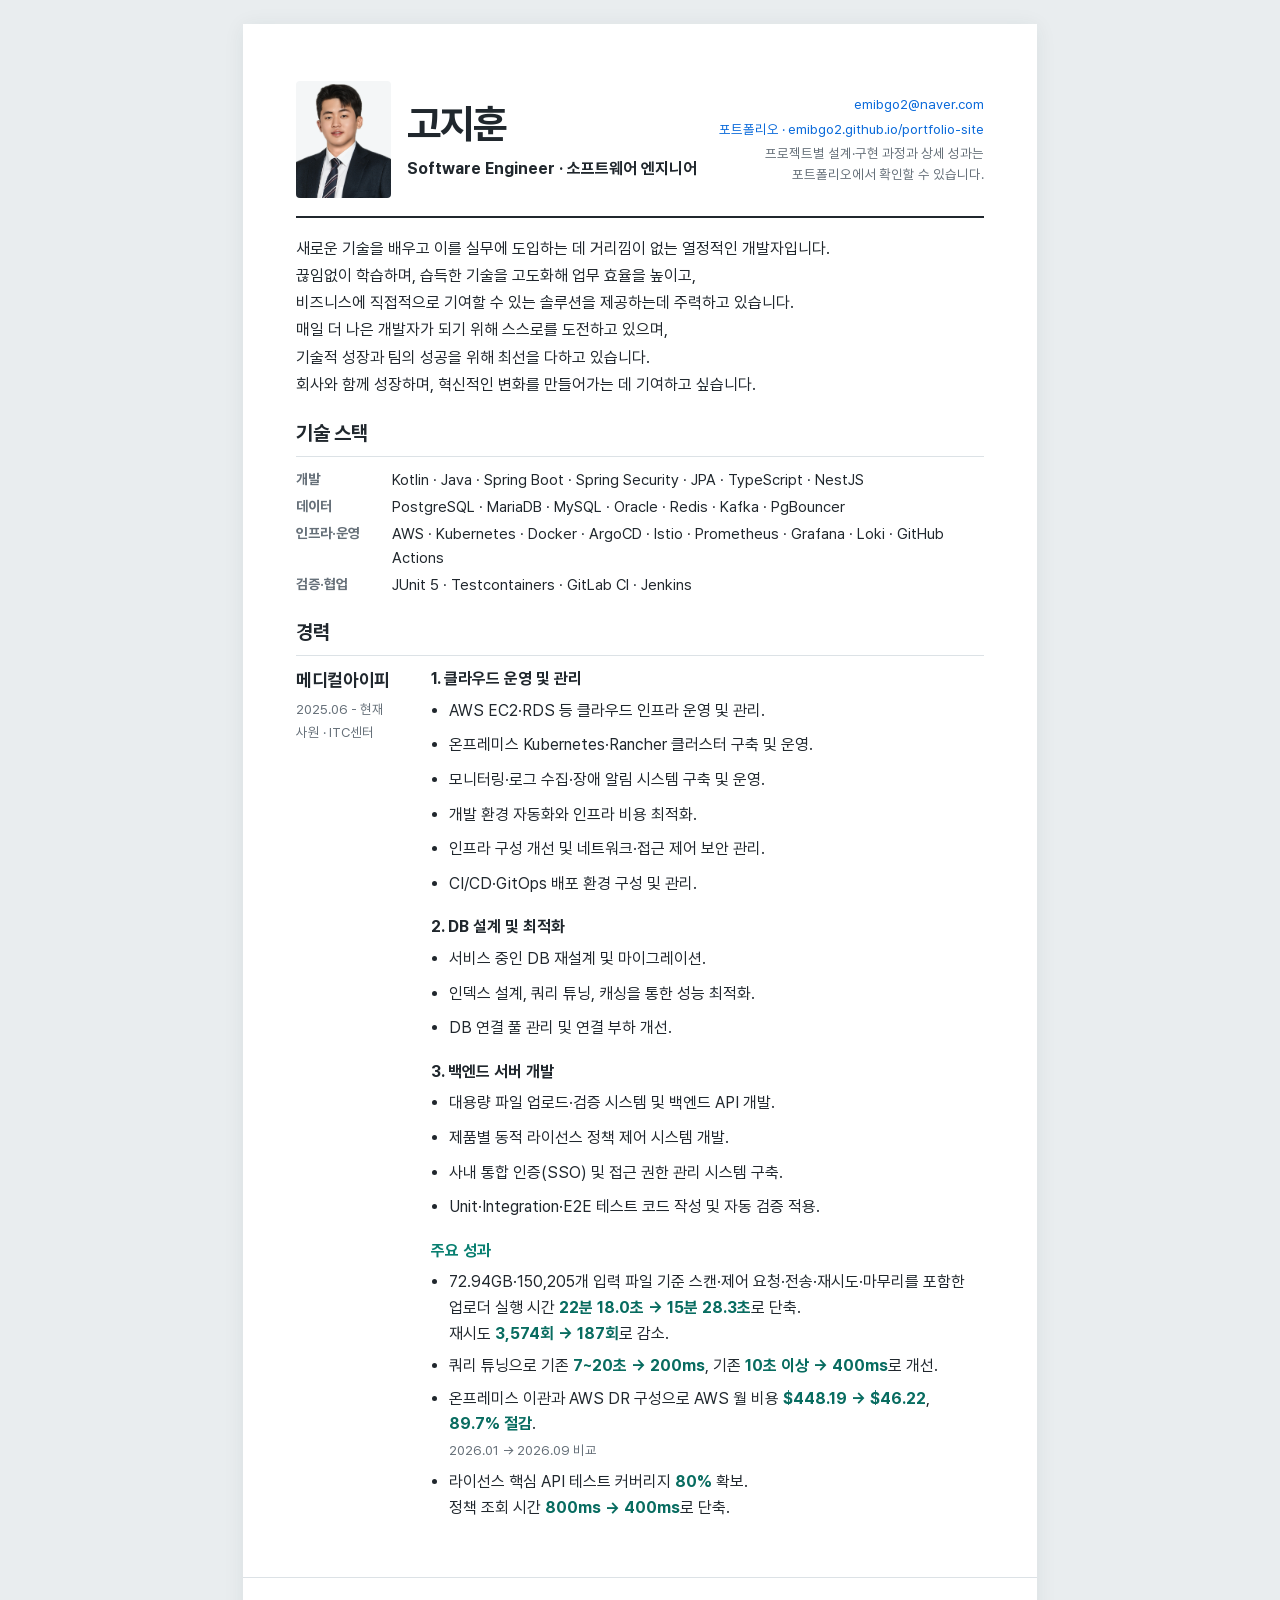
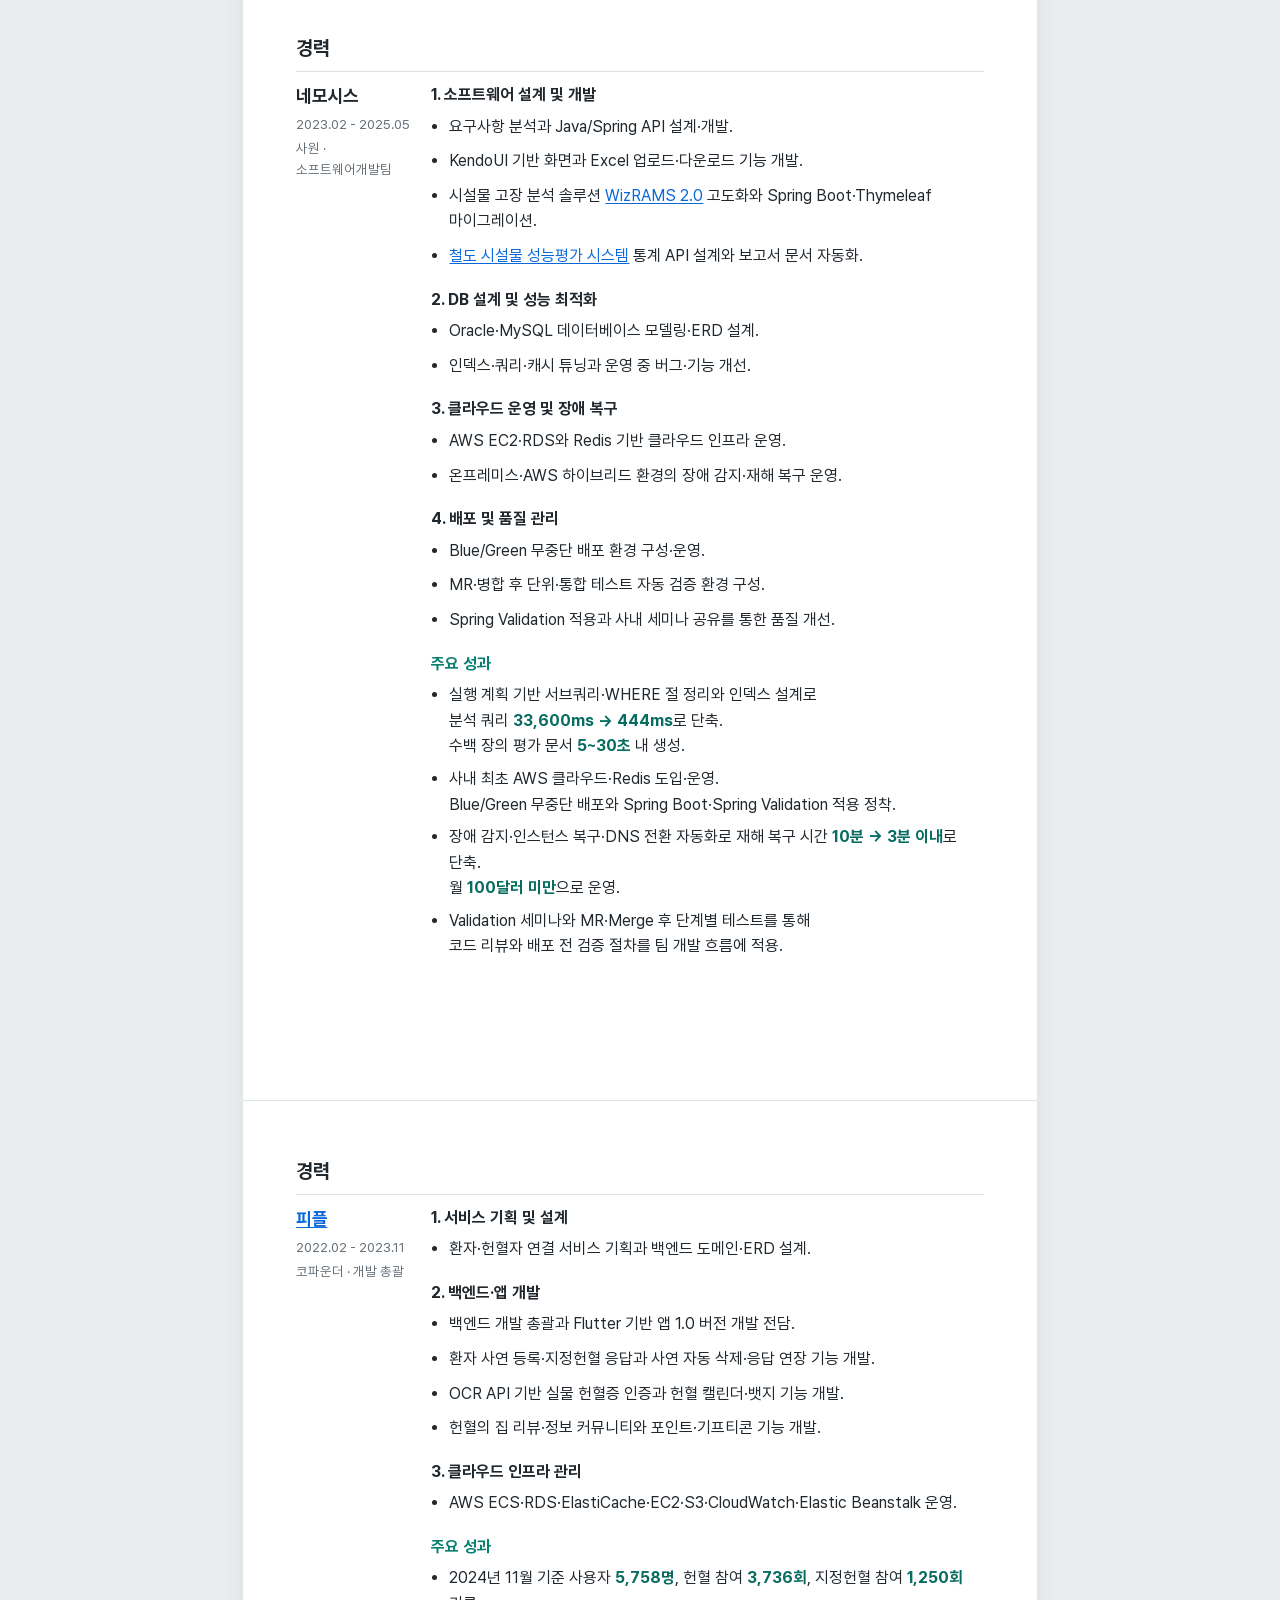
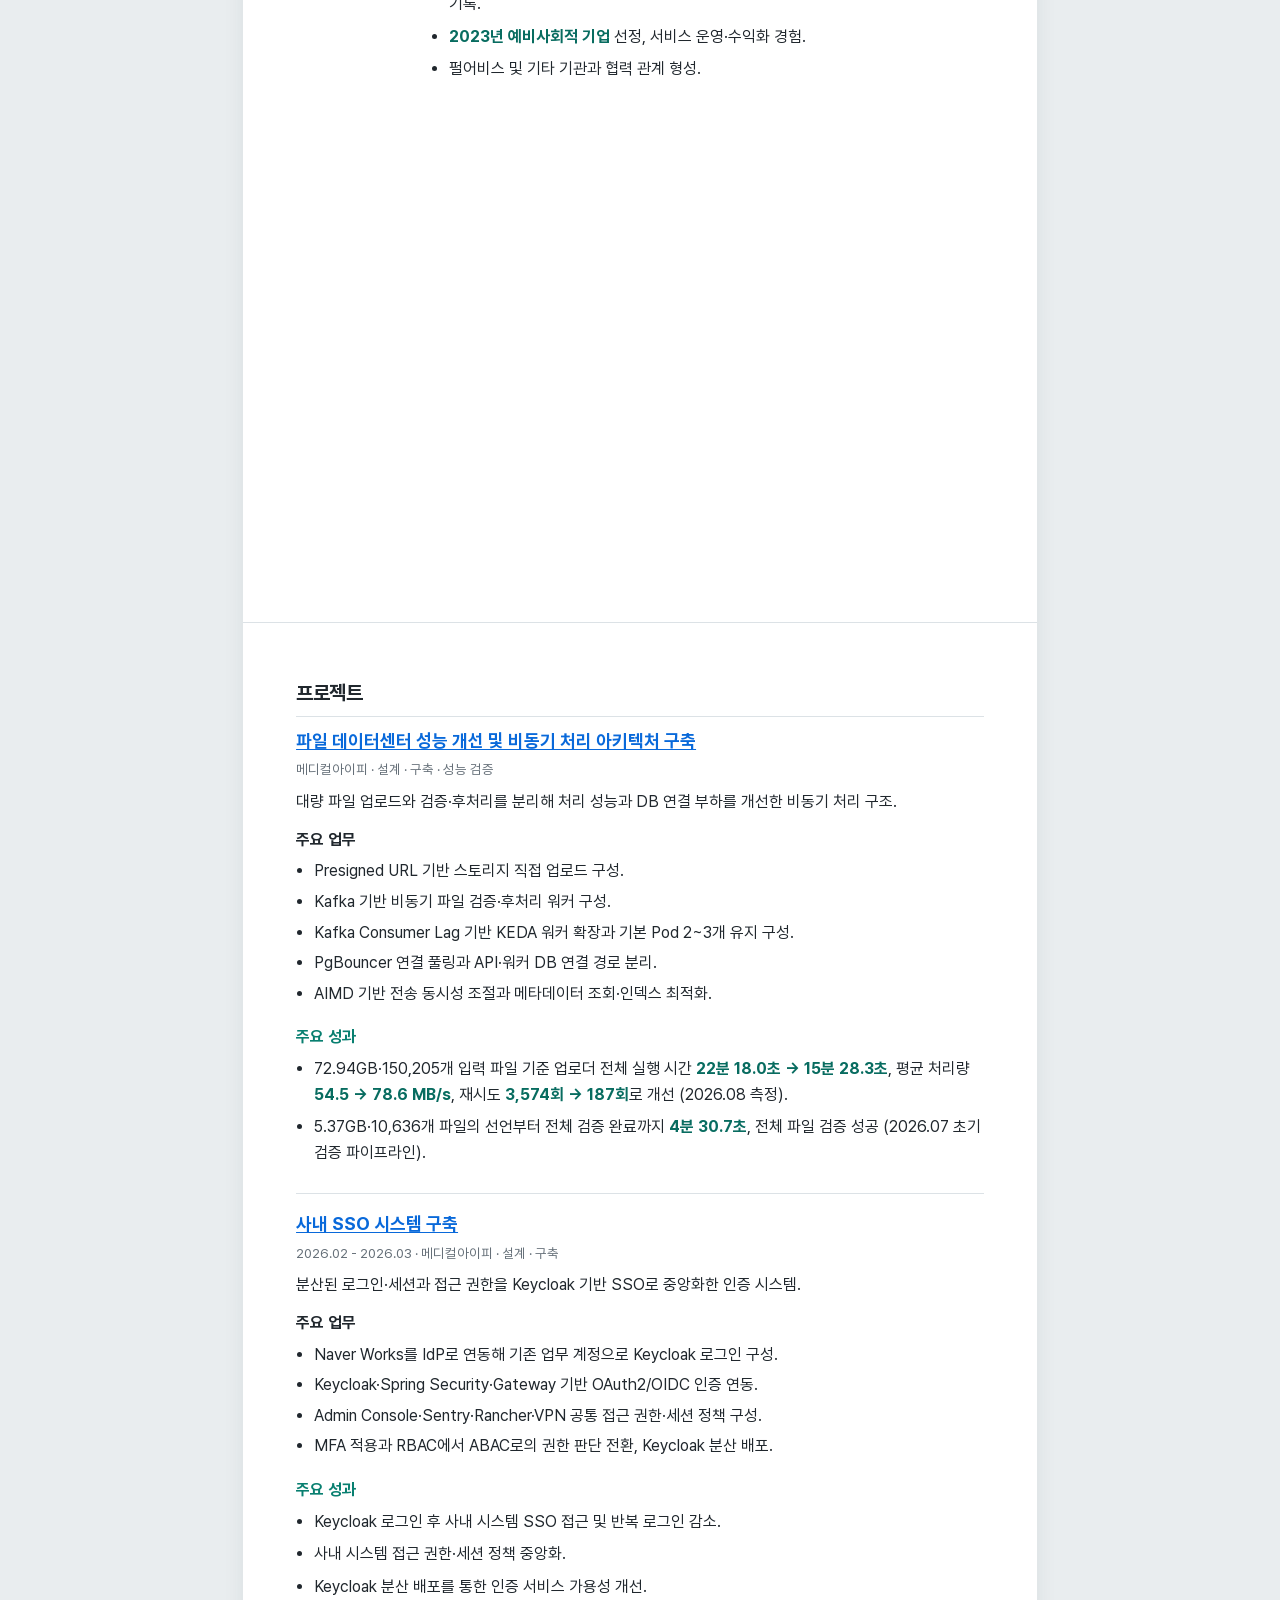
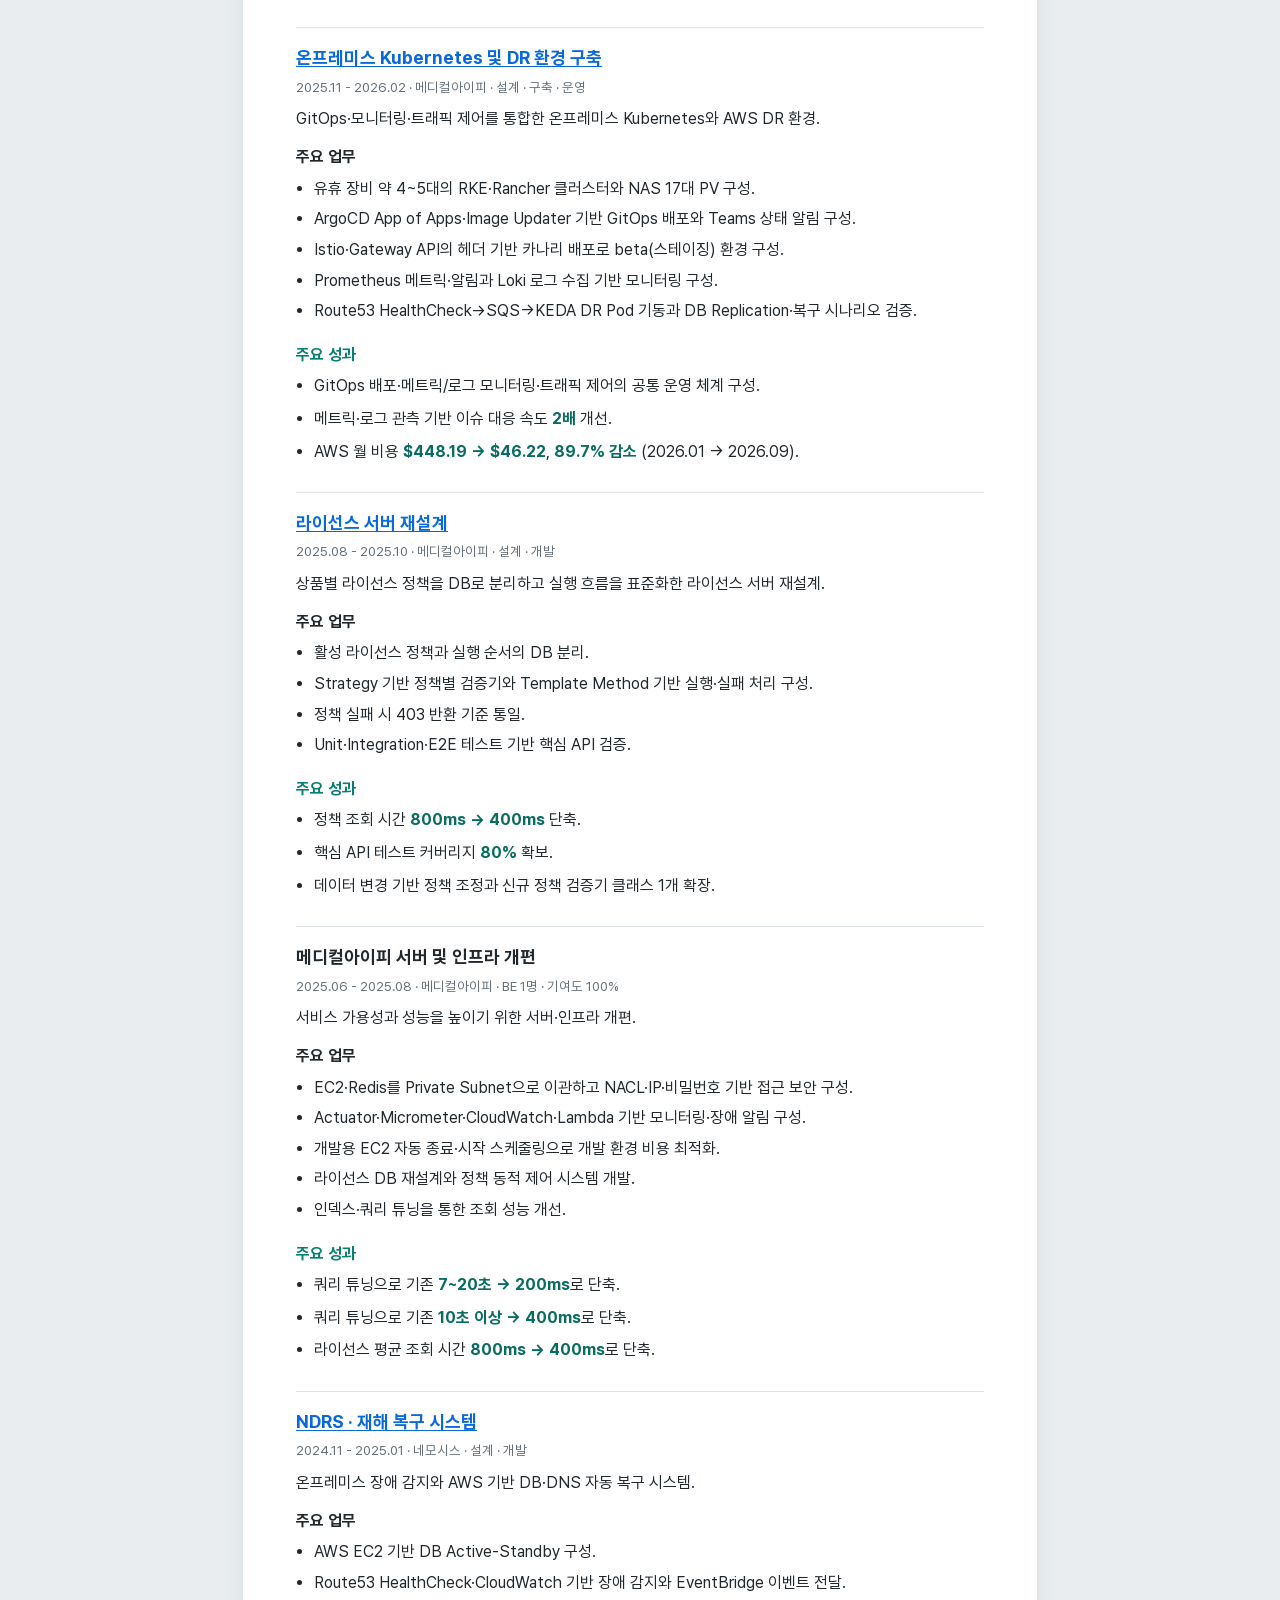
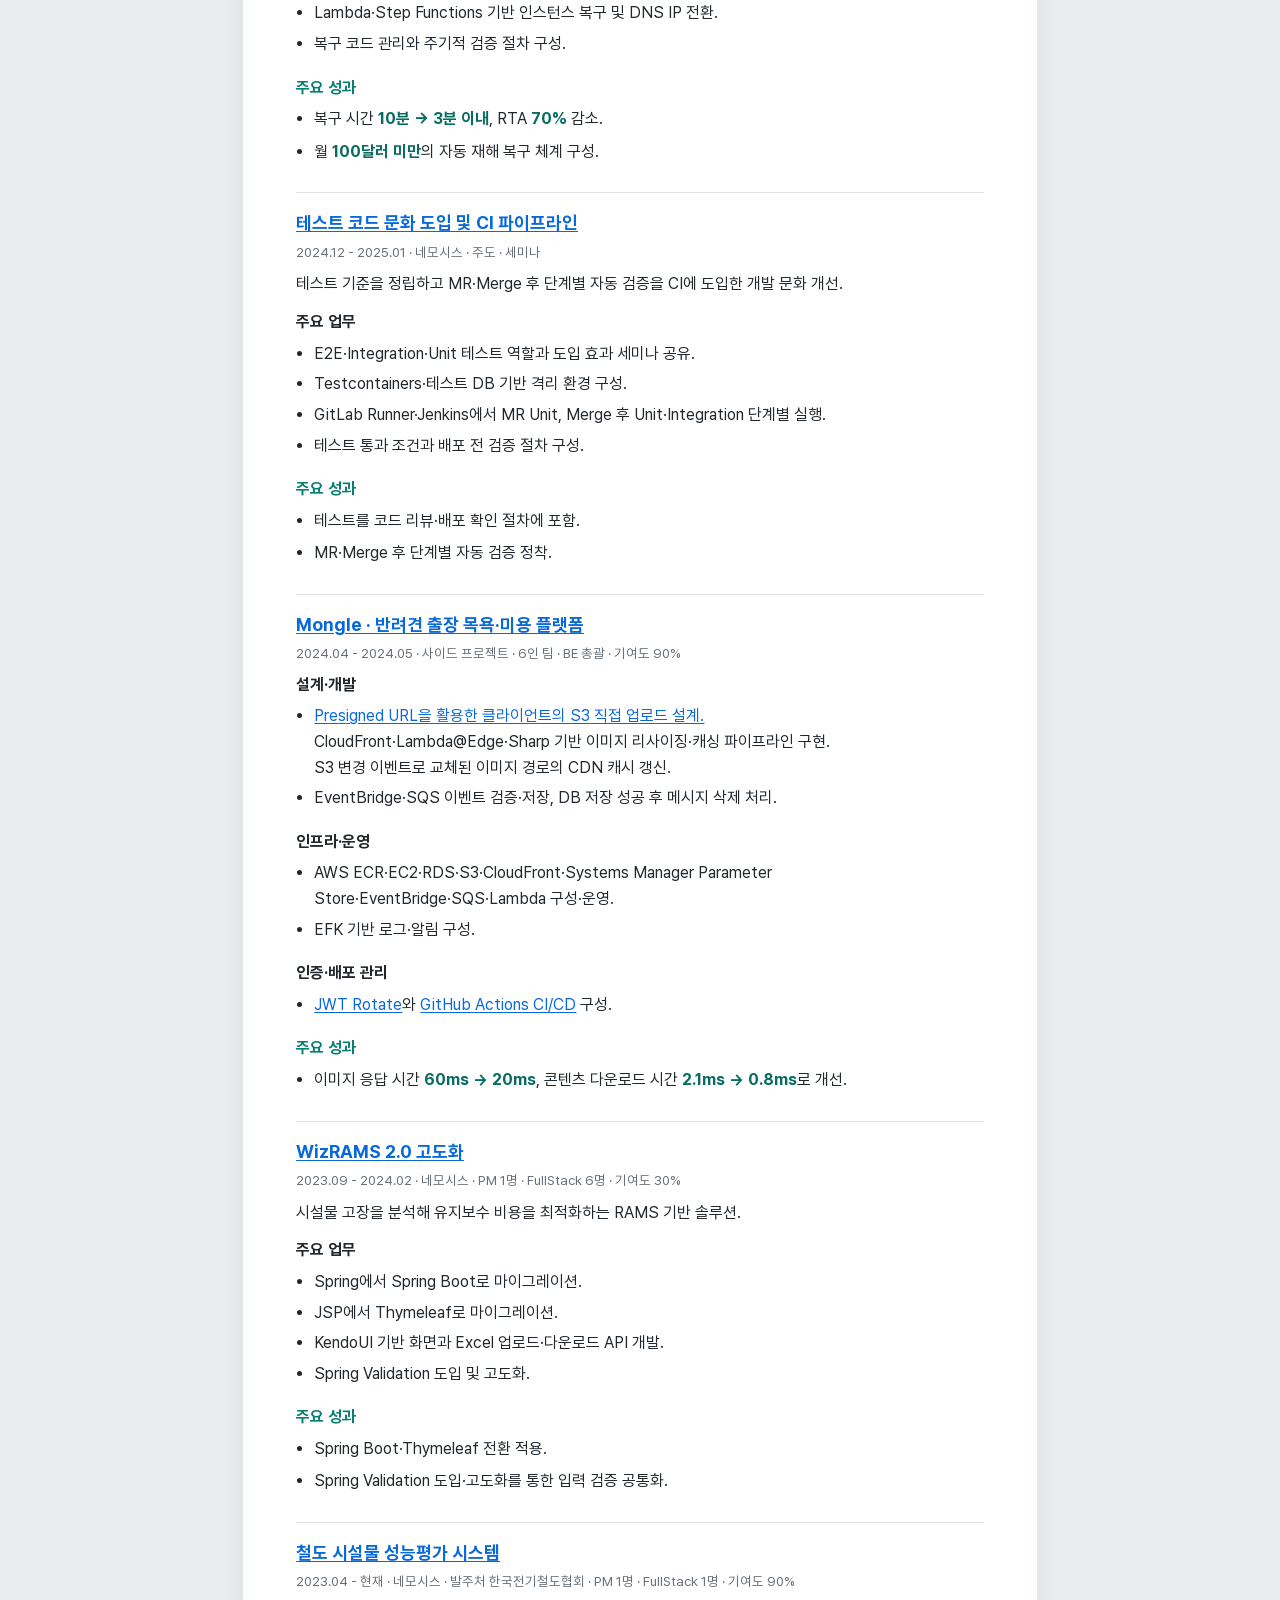
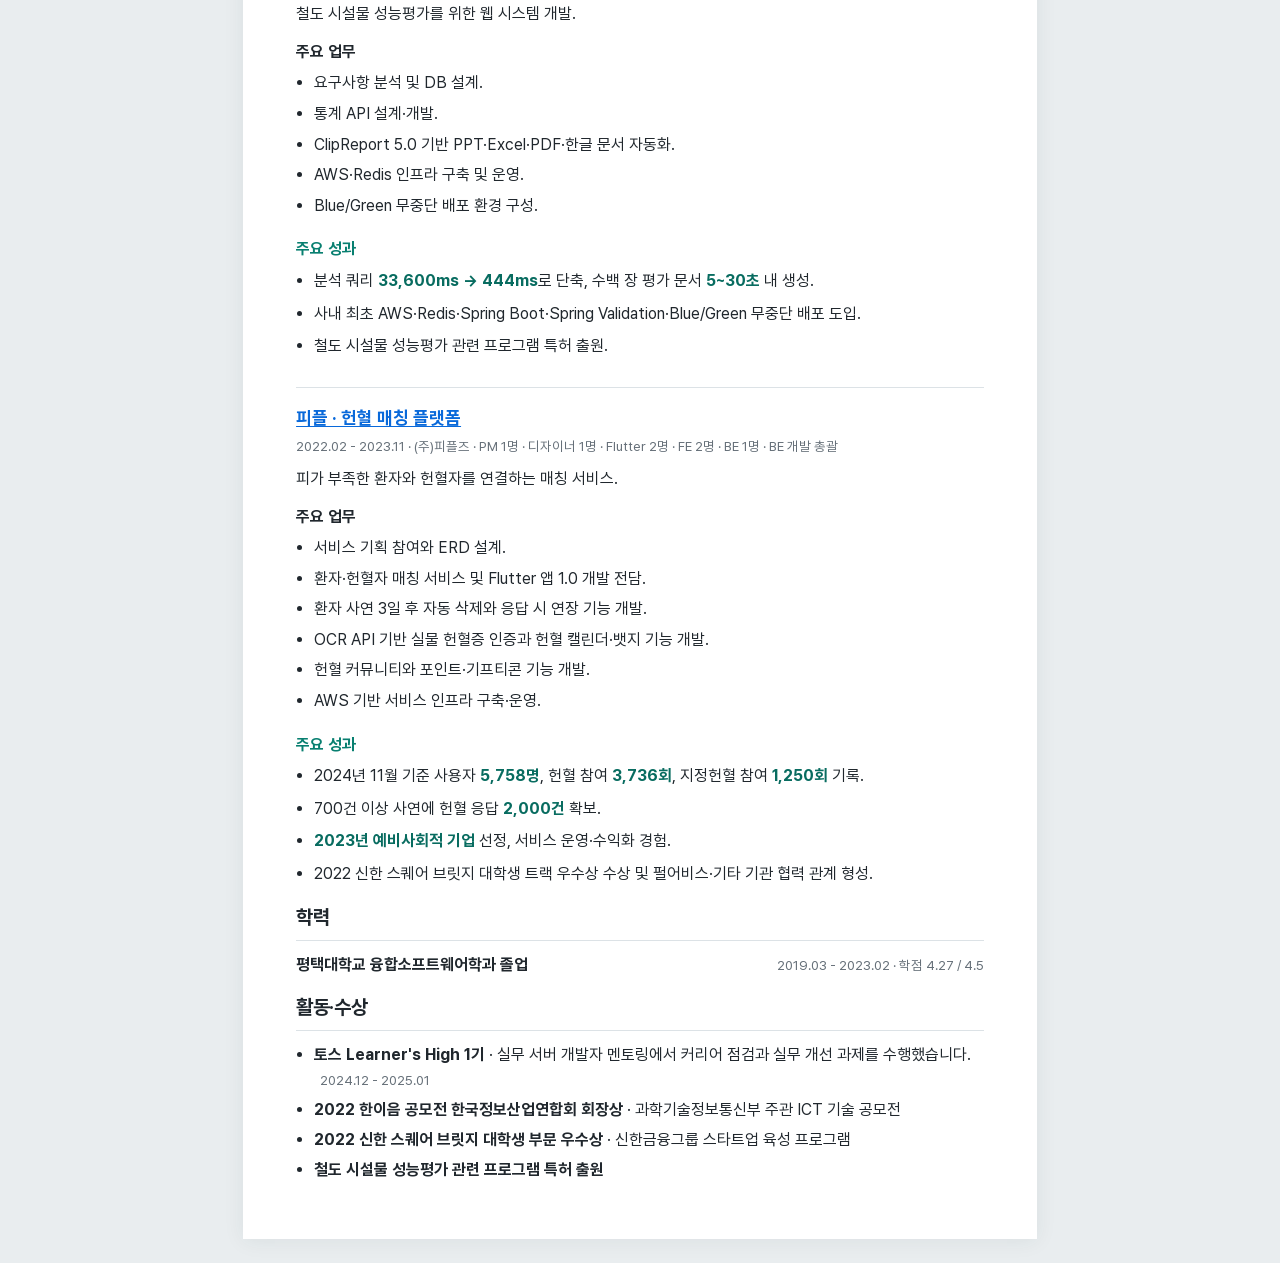
==== commit fae6448b: "style: 이력서 링크 색상을 파란색으로 변경 - 참고 이력서와 동일한 파란색으로 링크 표시 - 본문과 성과 강조색 및 레이아웃 유지 - 이력서 PDF와 다운로드 버전 갱신" ====
--- a/resume.html
+++ b/resume.html
@@ -5,7 +5,7 @@
   <meta name="viewport" content="width=device-width,initial-scale=1">
   <meta name="color-scheme" content="light">
   <title>고지훈 · 소프트웨어 엔지니어 이력서</title>
-  <link rel="stylesheet" href="resume.css?v=resume-v14">
+  <link rel="stylesheet" href="resume.css?v=resume-v15">
 </head>
 <body>
 <main class="resume">
--- a/resume.css
+++ b/resume.css
@@ -18,6 +18,7 @@
   --muted:#667079;
   --line:#dce2e6;
   --accent:#087f70;
+  --link:#0969da;
   font-family:"Resume Pretendard",Pretendard,"Malgun Gothic",sans-serif;
   color:var(--text);
   background:#e9edef;
@@ -25,8 +26,8 @@
 }
 *{box-sizing:border-box}
 body{margin:0; font-size:12pt; line-height:1.55; word-break:keep-all; overflow-wrap:anywhere}
-a{color:inherit; text-decoration:none}
-a:hover{color:var(--accent)}
+a{color:var(--link); text-decoration:none}
+a:hover{text-decoration:underline}
 :focus-visible{outline:2px solid var(--accent); outline-offset:3px}
 h1,h2,h3,h4,p,ul,dl,dd{margin:0}
 h1,h2,h3,h4{line-height:1.35}
@@ -51,7 +52,7 @@
 .skills dt{font-weight:600; color:var(--muted); font-size:10.5pt}
 .skills dd{font-size:11.25pt}
 .career{display:grid; grid-template-columns:115px minmax(0,1fr); gap:20px}
-.career a,.project a{color:var(--accent); text-decoration:underline; text-underline-offset:2px}
+.career a,.project a{text-decoration:underline; text-underline-offset:2px}
 .career + .career{margin-top:20px; padding-top:18px; border-top:1px solid var(--line)}
 .career-meta h3{font-size:13.5pt; letter-spacing:-.02em}
 .career-meta p{font-size:10pt; color:var(--muted)}
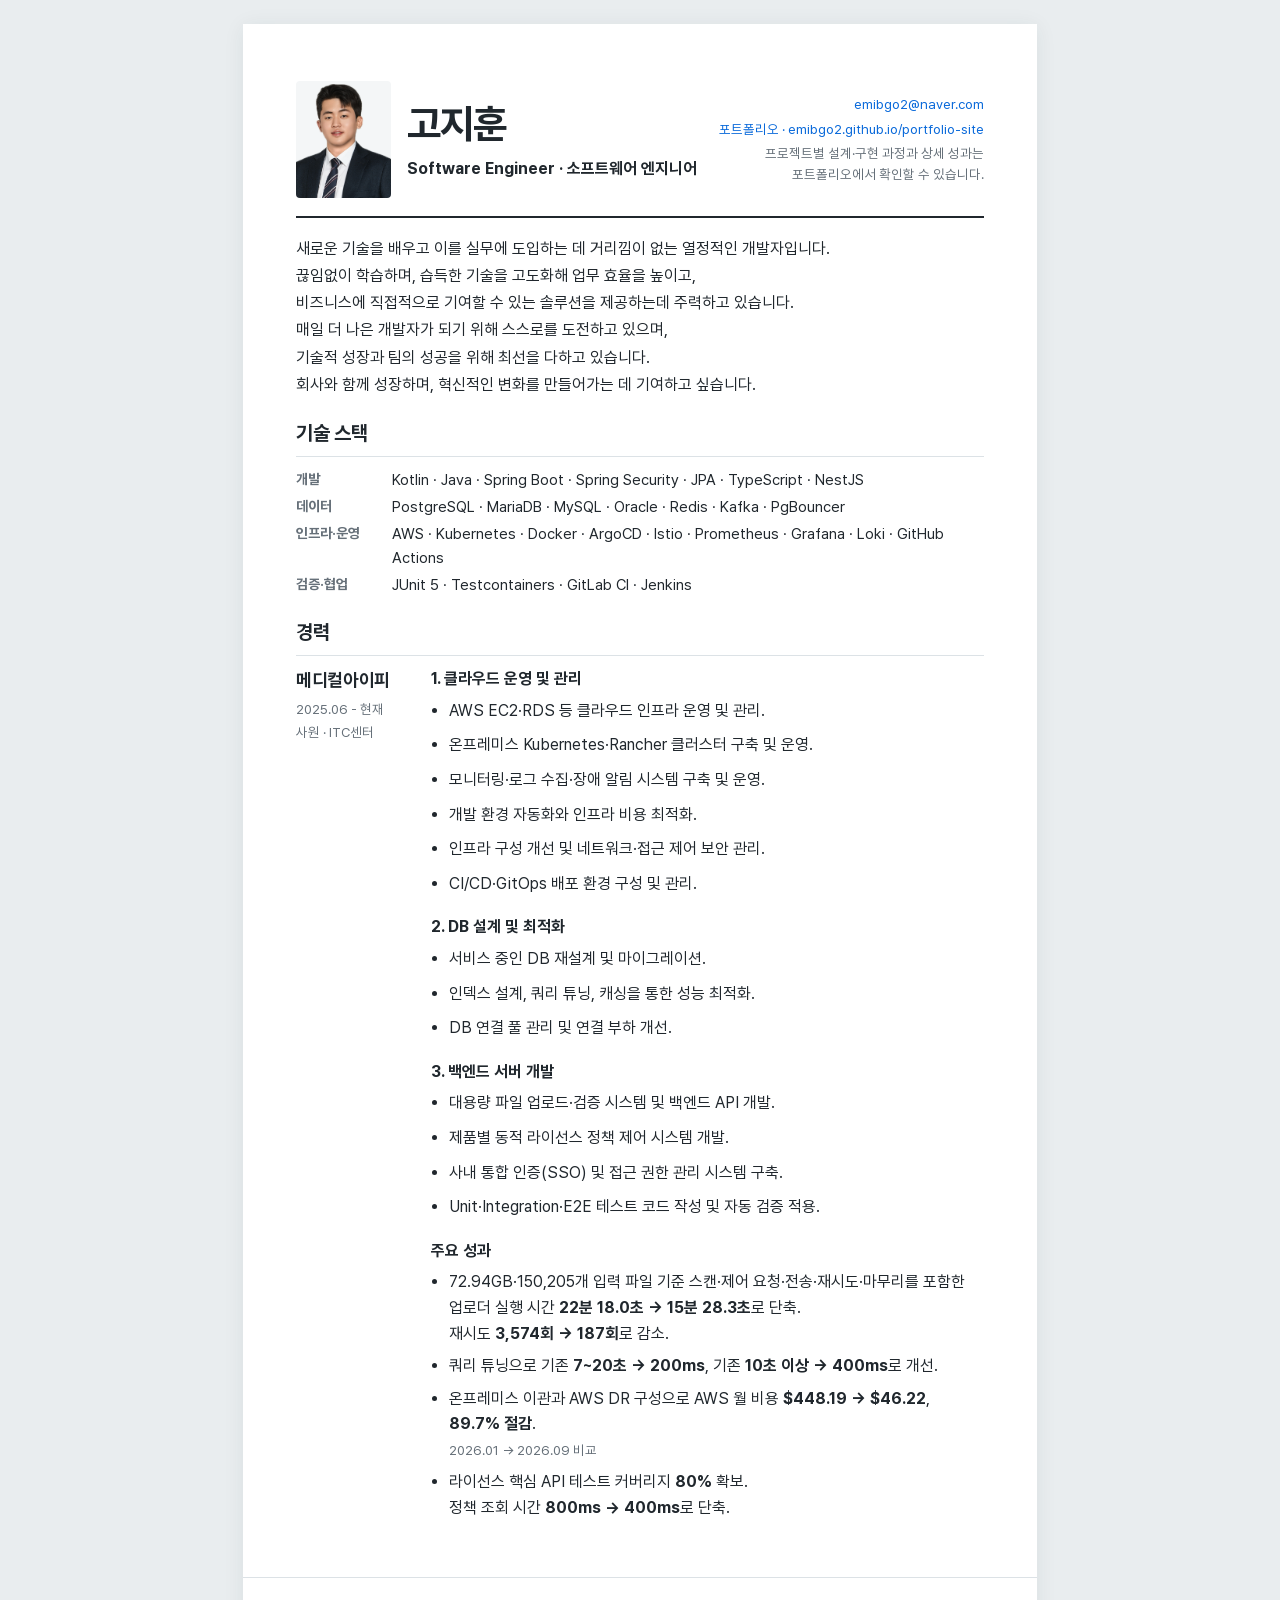
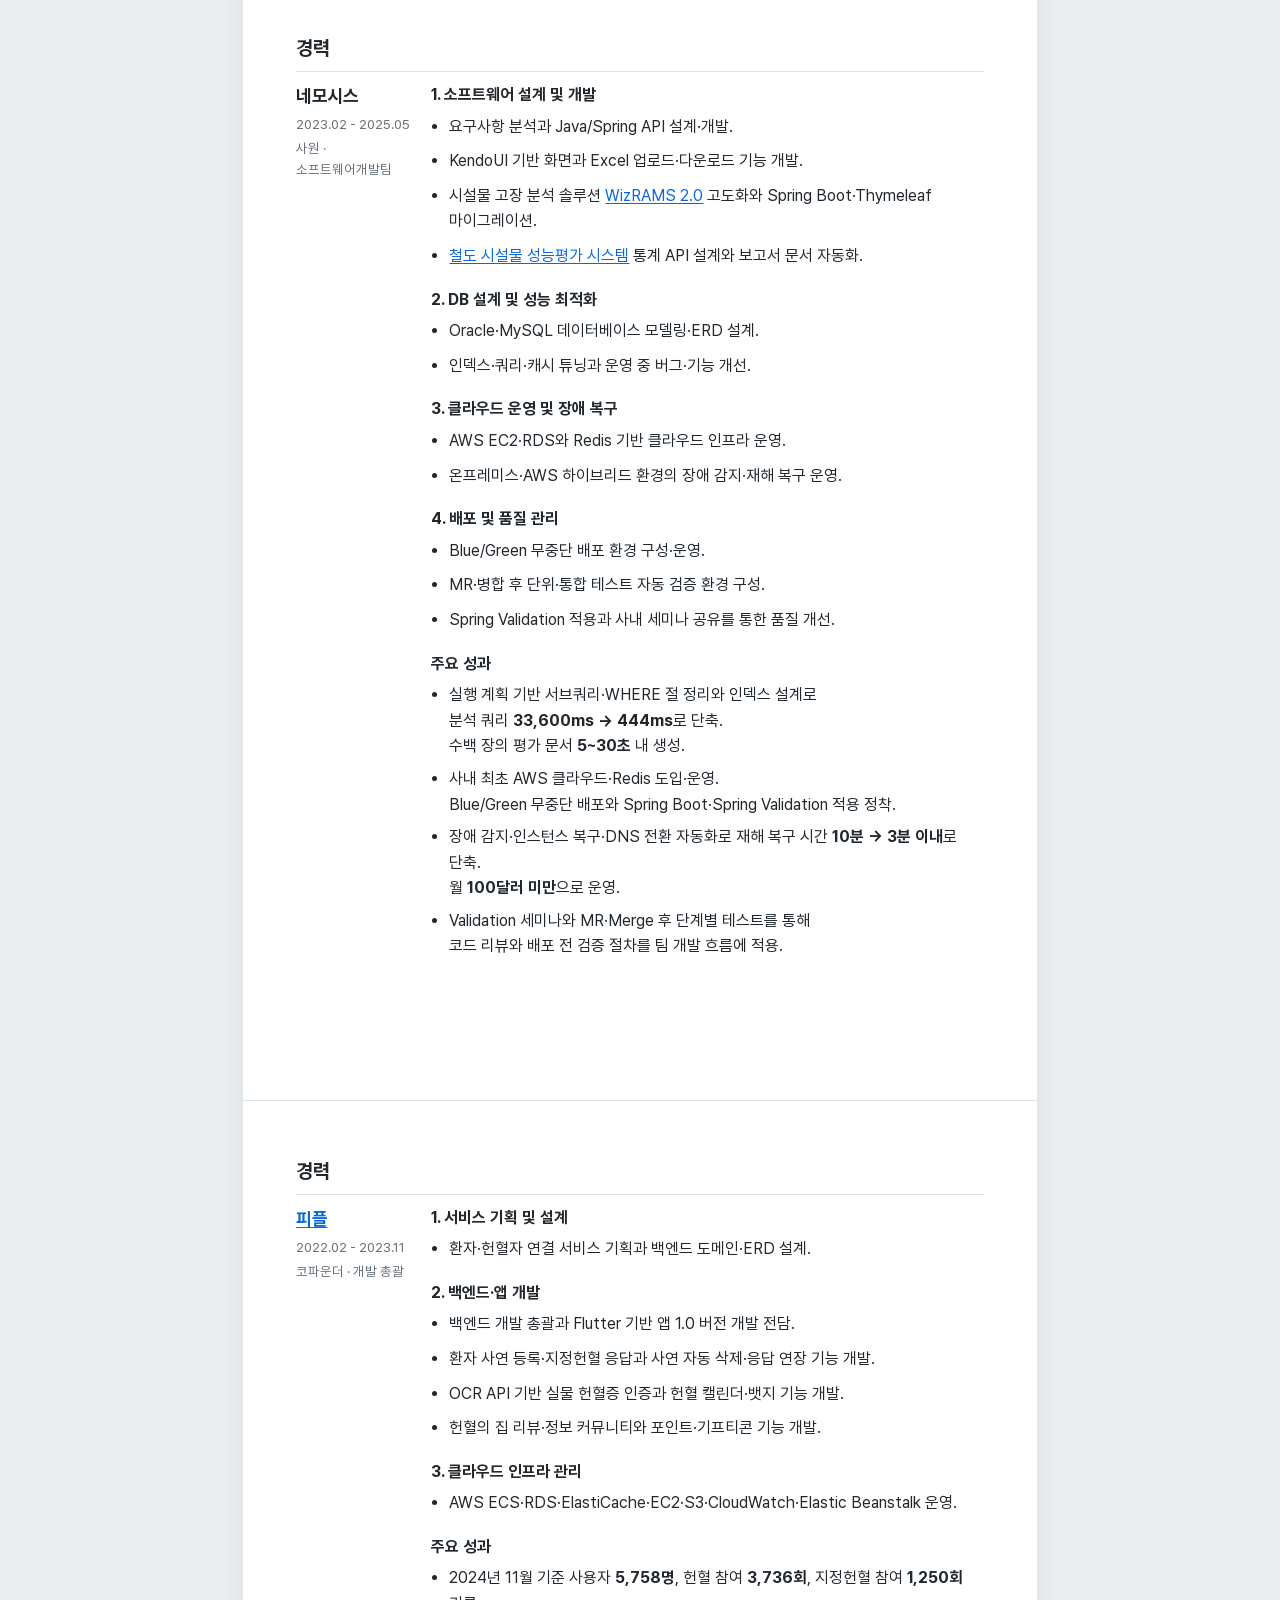
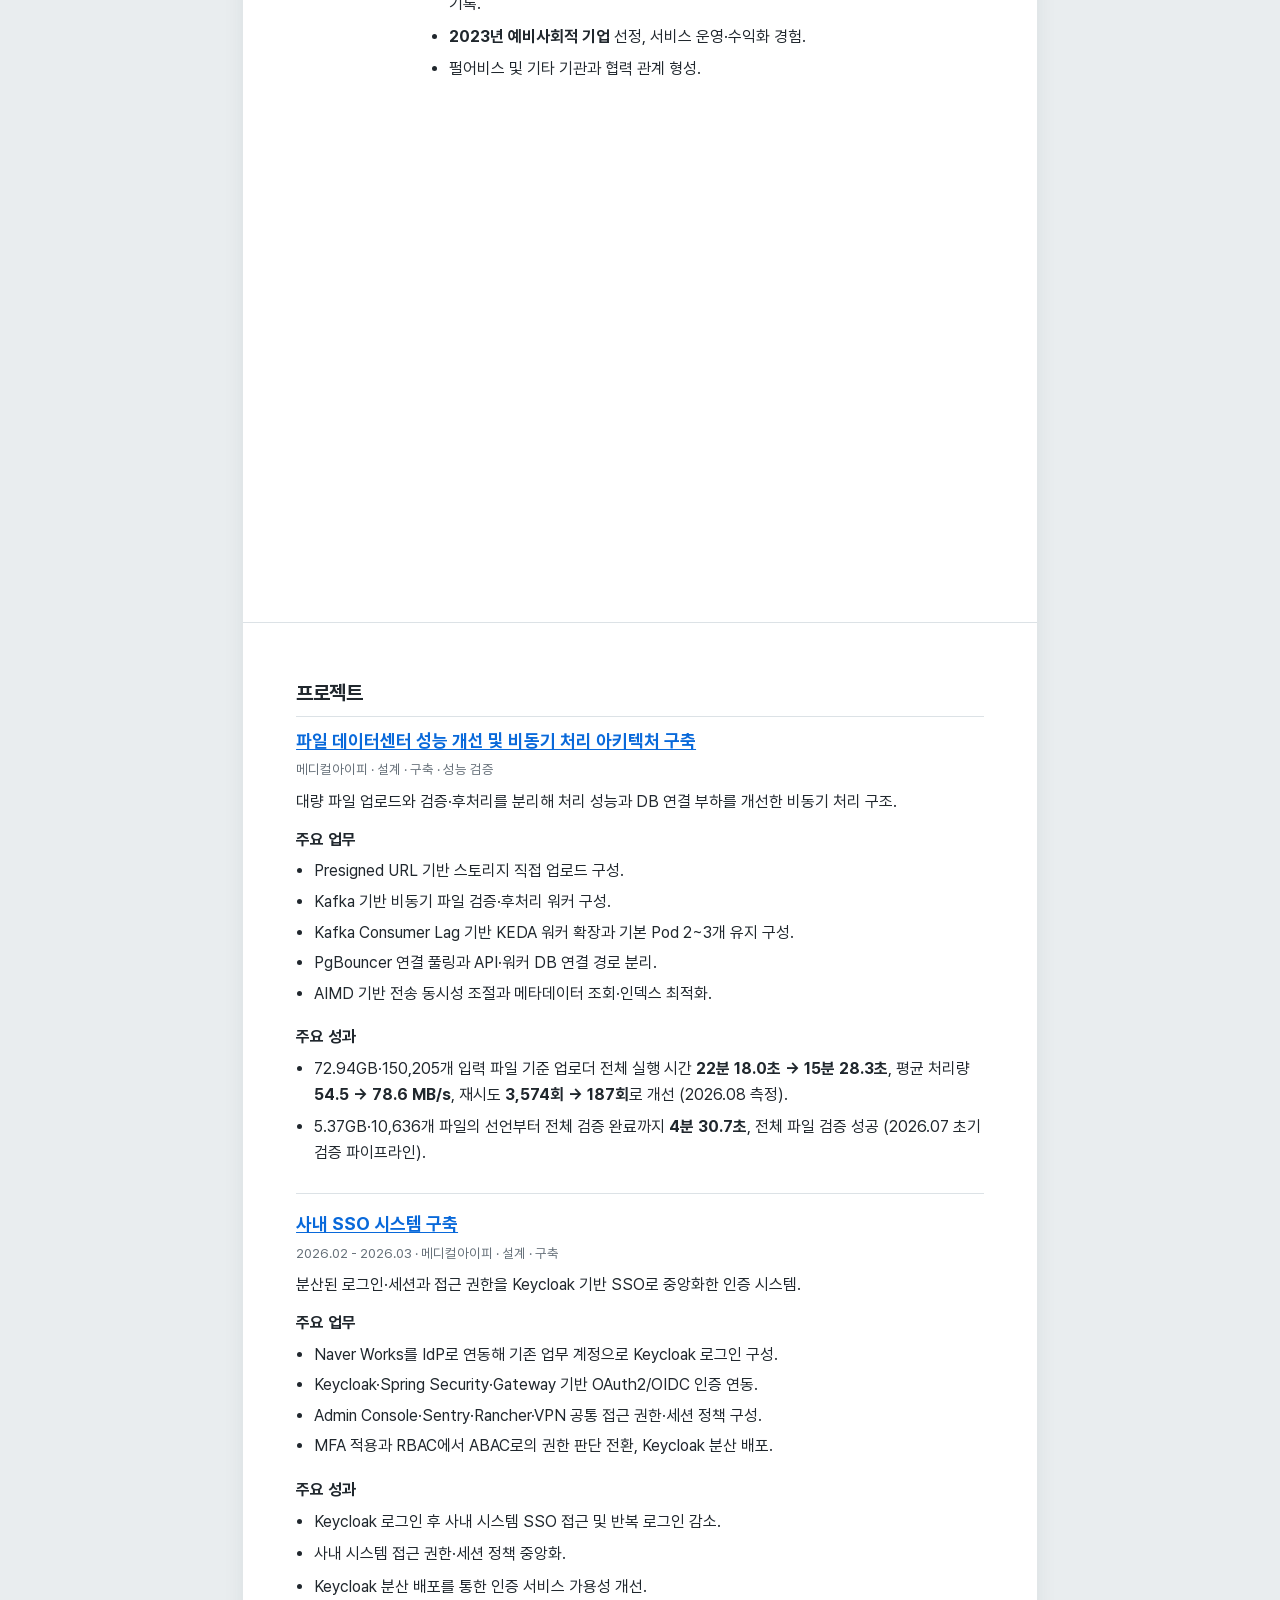
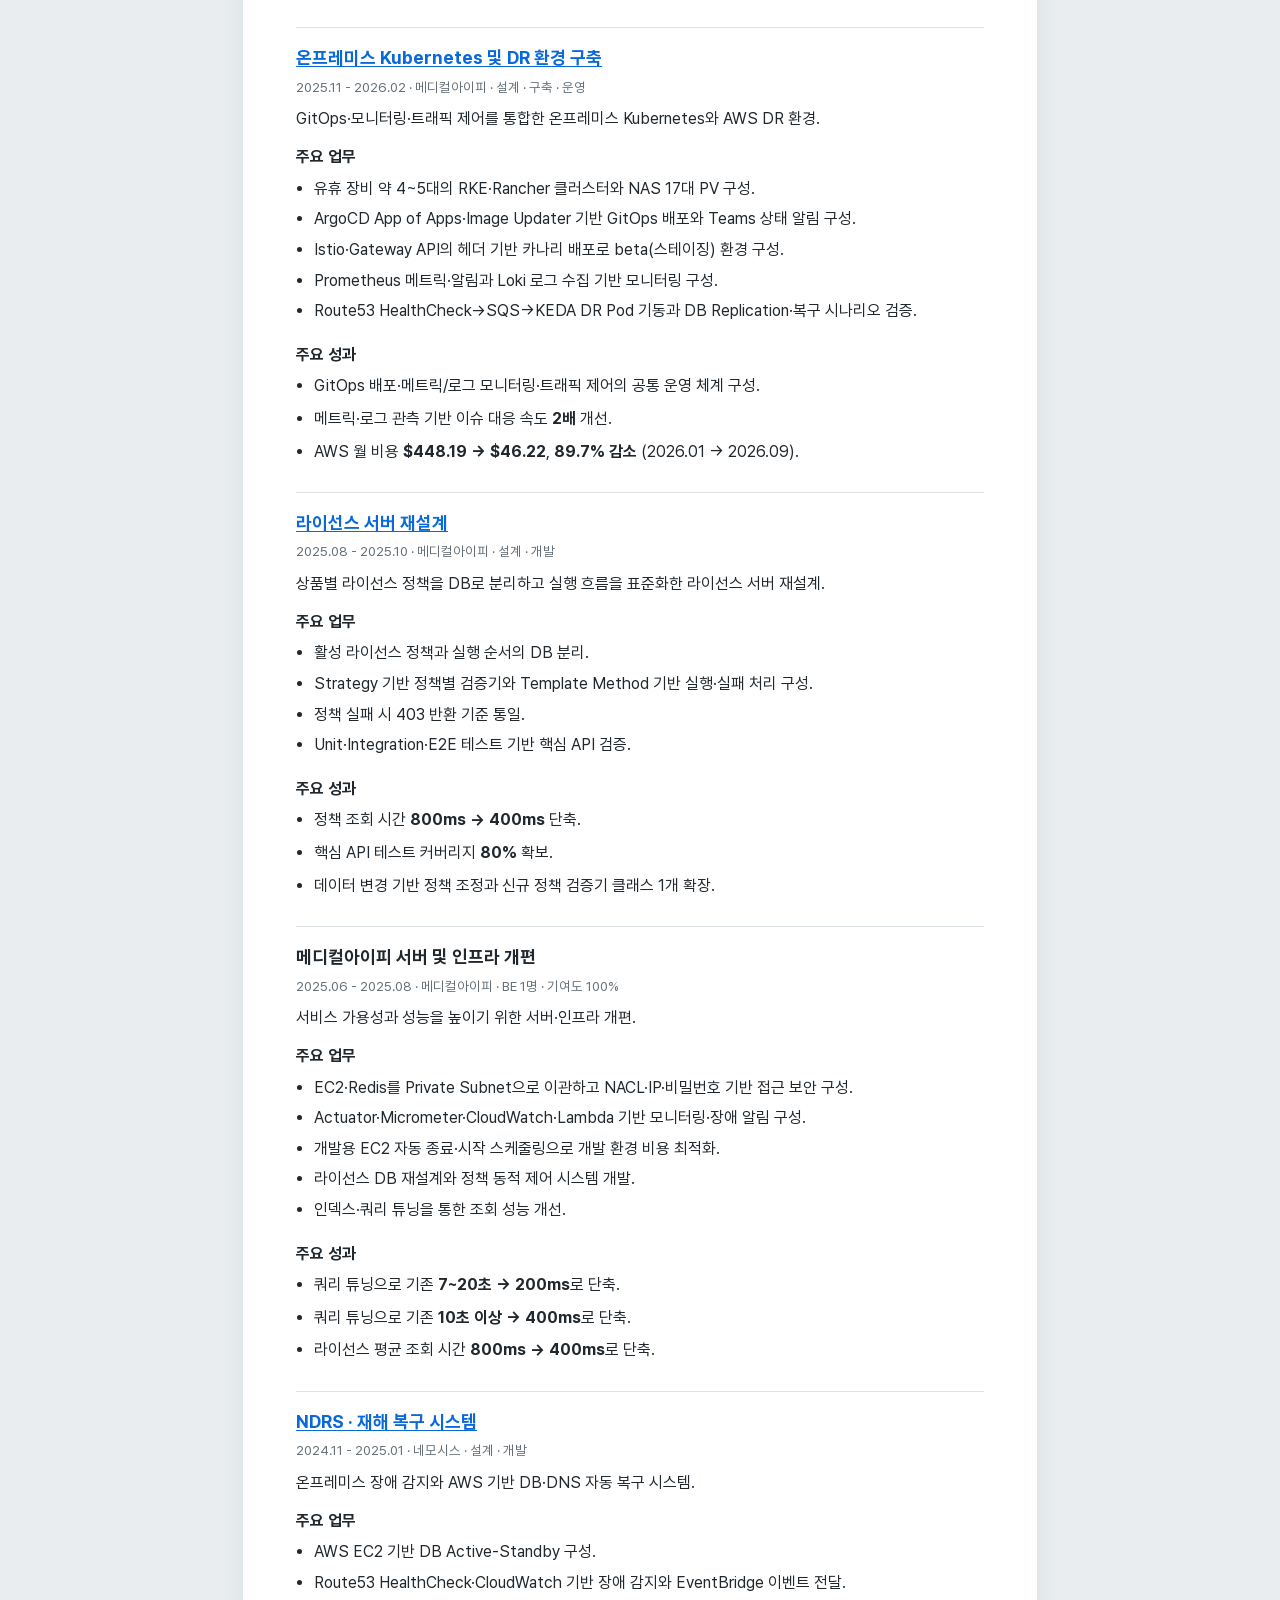
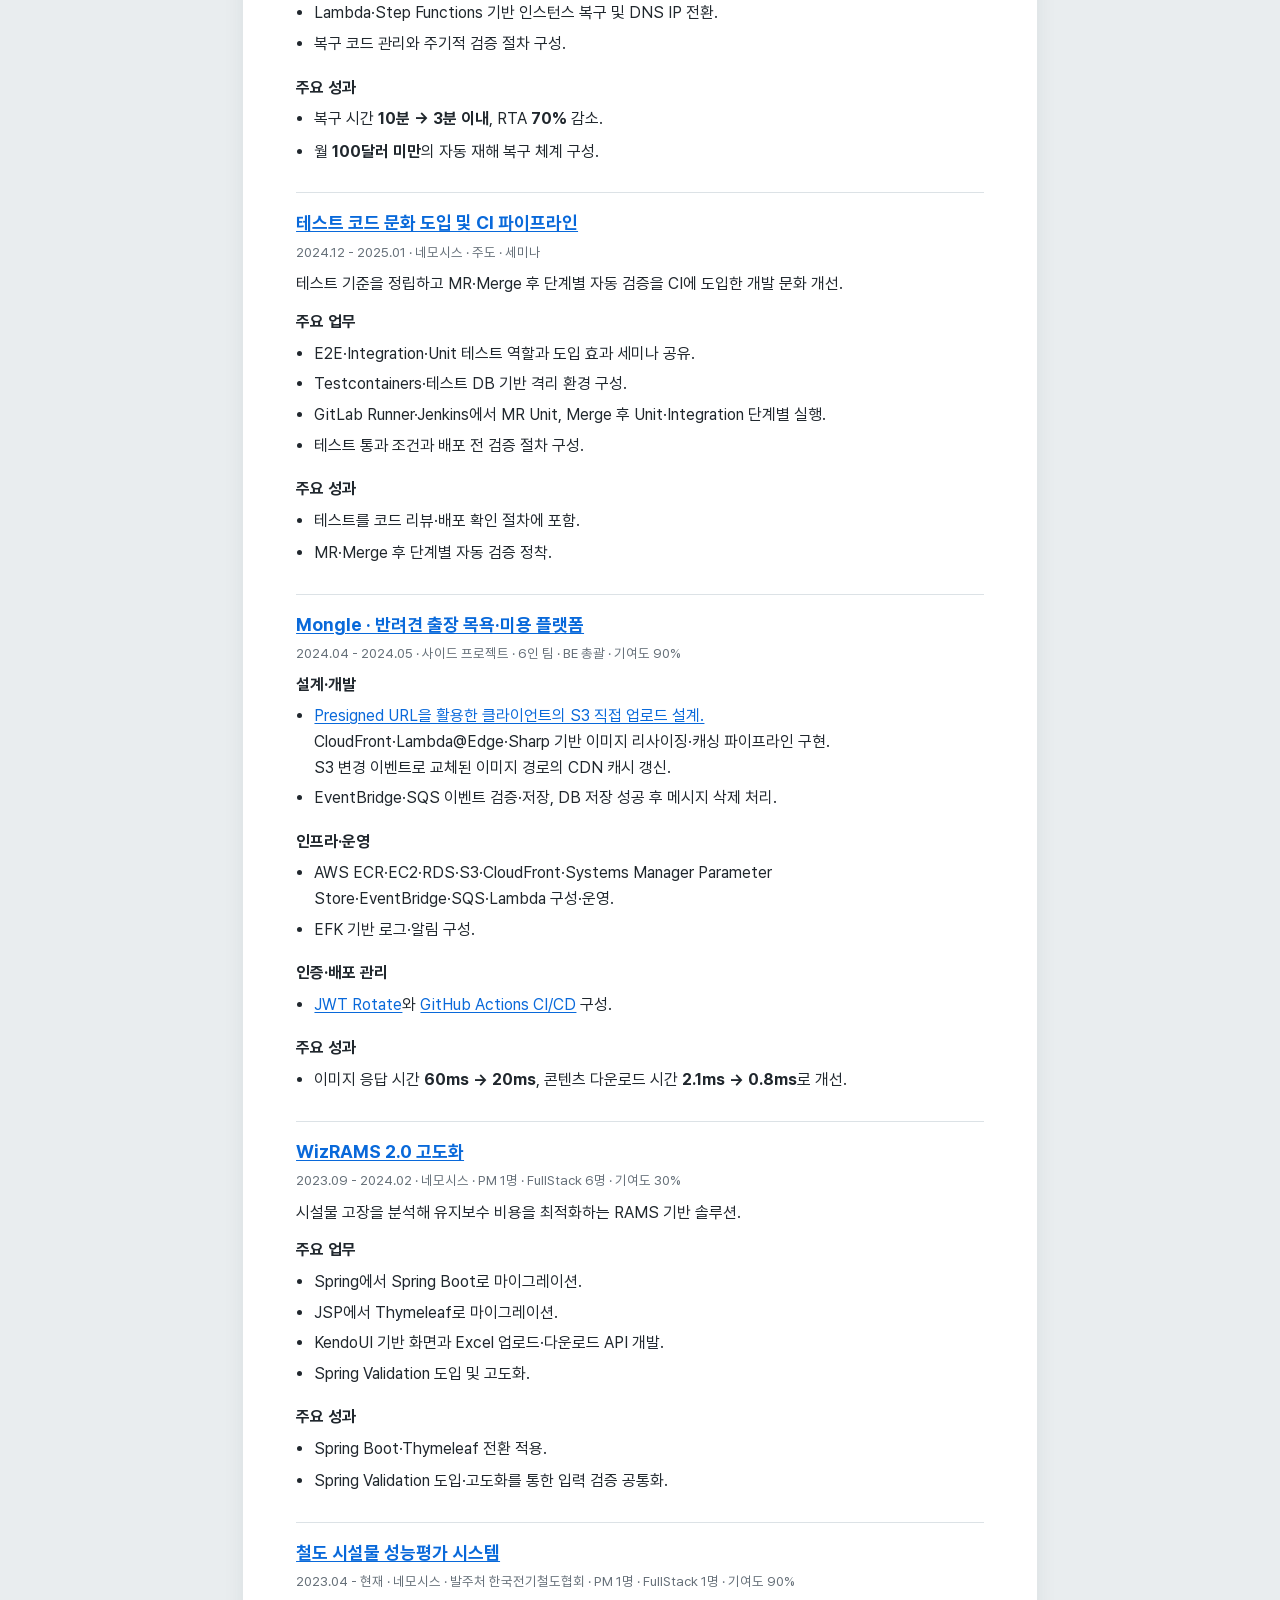
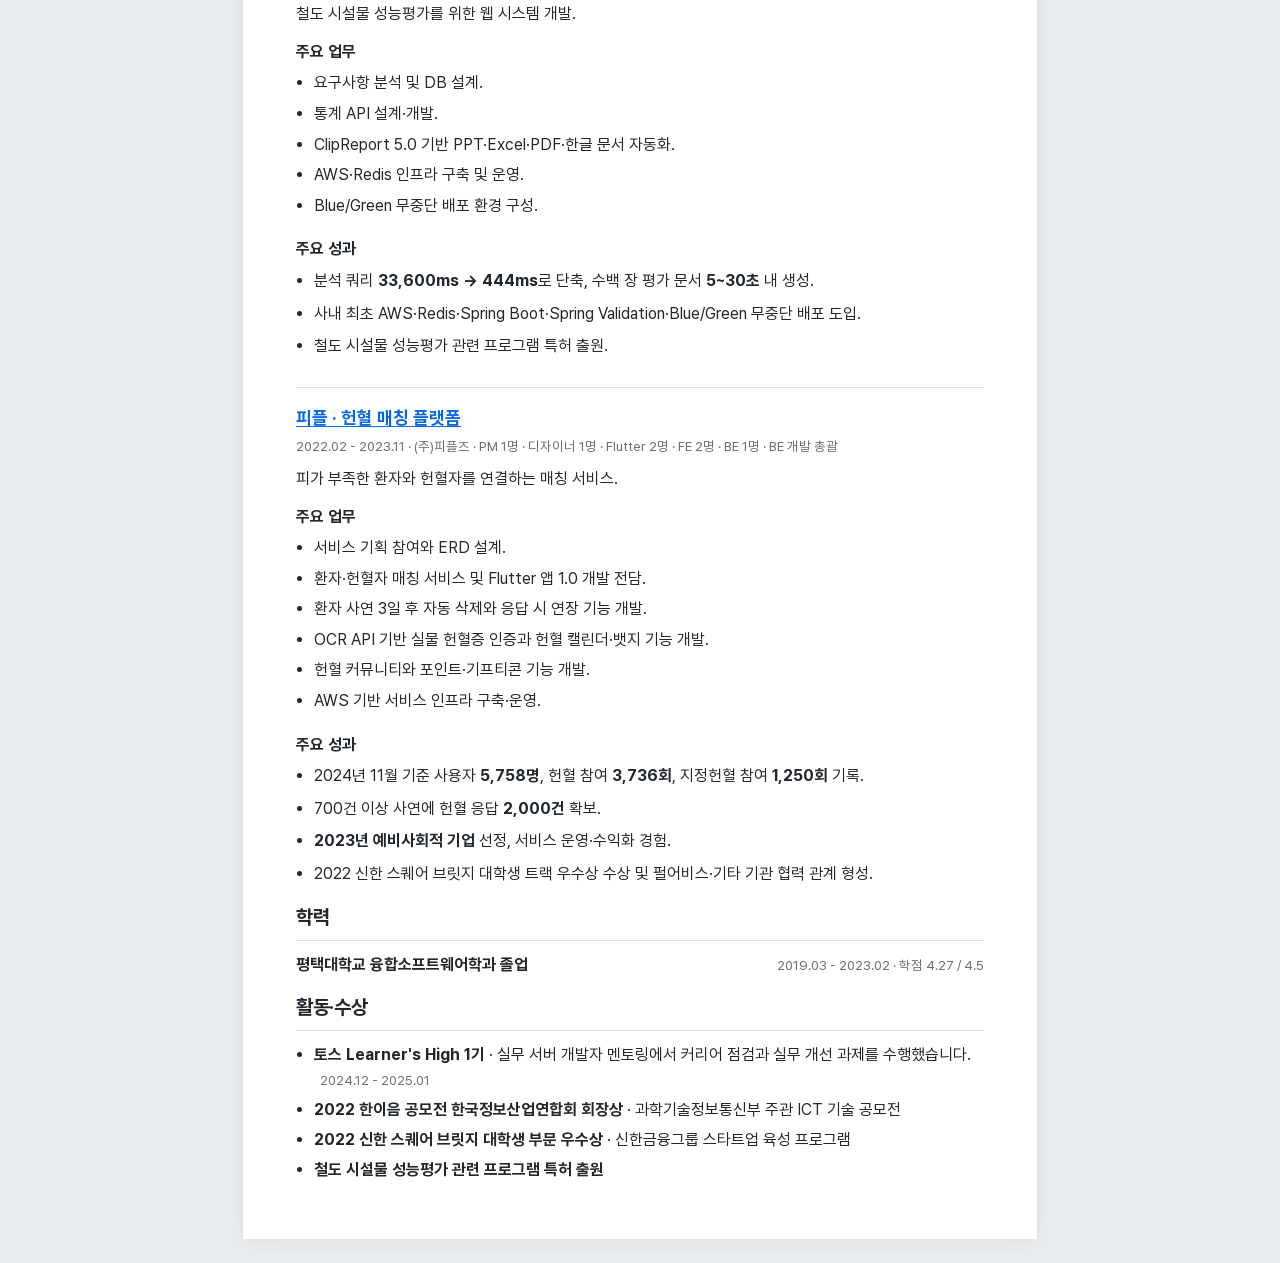
==== commit 2a4c1c16: "style: 이력서 성과 제목과 강조 숫자를 검정색으로 변경 - 성과 제목과 강조 숫자를 본문 색상으로 통일 - 링크의 파란색과 기존 굵기 유지 - 이력서 PDF와 다운로드 버전 " ====
--- a/resume.html
+++ b/resume.html
@@ -5,7 +5,7 @@
   <meta name="viewport" content="width=device-width,initial-scale=1">
   <meta name="color-scheme" content="light">
   <title>고지훈 · 소프트웨어 엔지니어 이력서</title>
-  <link rel="stylesheet" href="resume.css?v=resume-v15">
+  <link rel="stylesheet" href="resume.css?v=resume-v16">
 </head>
 <body>
 <main class="resume">
--- a/resume.css
+++ b/resume.css
@@ -17,7 +17,6 @@
   --text:#20272d;
   --muted:#667079;
   --line:#dce2e6;
-  --accent:#087f70;
   --link:#0969da;
   font-family:"Resume Pretendard",Pretendard,"Malgun Gothic",sans-serif;
   color:var(--text);
@@ -28,13 +27,13 @@
 body{margin:0; font-size:12pt; line-height:1.55; word-break:keep-all; overflow-wrap:anywhere}
 a{color:var(--link); text-decoration:none}
 a:hover{text-decoration:underline}
-:focus-visible{outline:2px solid var(--accent); outline-offset:3px}
+:focus-visible{outline:2px solid var(--link); outline-offset:3px}
 h1,h2,h3,h4,p,ul,dl,dd{margin:0}
 h1,h2,h3,h4{line-height:1.35}
 ul{padding-left:1.15em}
 li + li{margin-top:5px}
 b,strong{font-weight:650}
-strong{color:#086c60}
+strong{color:inherit}
 .resume{width:210mm; margin:24px auto; background:#fff; box-shadow:0 2px 20px #23343b12}
 .page{padding:15mm 14mm; min-height:297mm}
 .page + .page{border-top:1px solid var(--line)}
@@ -62,7 +61,7 @@
 .career-body li + li{margin-top:9px}
 .work-group + .work-group{margin-top:20px}
 .work-group h4{color:var(--text)}
-.outcome-heading{margin-top:20px; color:var(--accent)}
+.outcome-heading{margin-top:20px; color:var(--text)}
 .outcomes li + li{margin-top:7px}
 .outcomes strong{display:inline-block}
 .note{font-size:10pt; color:var(--muted); font-weight:400}
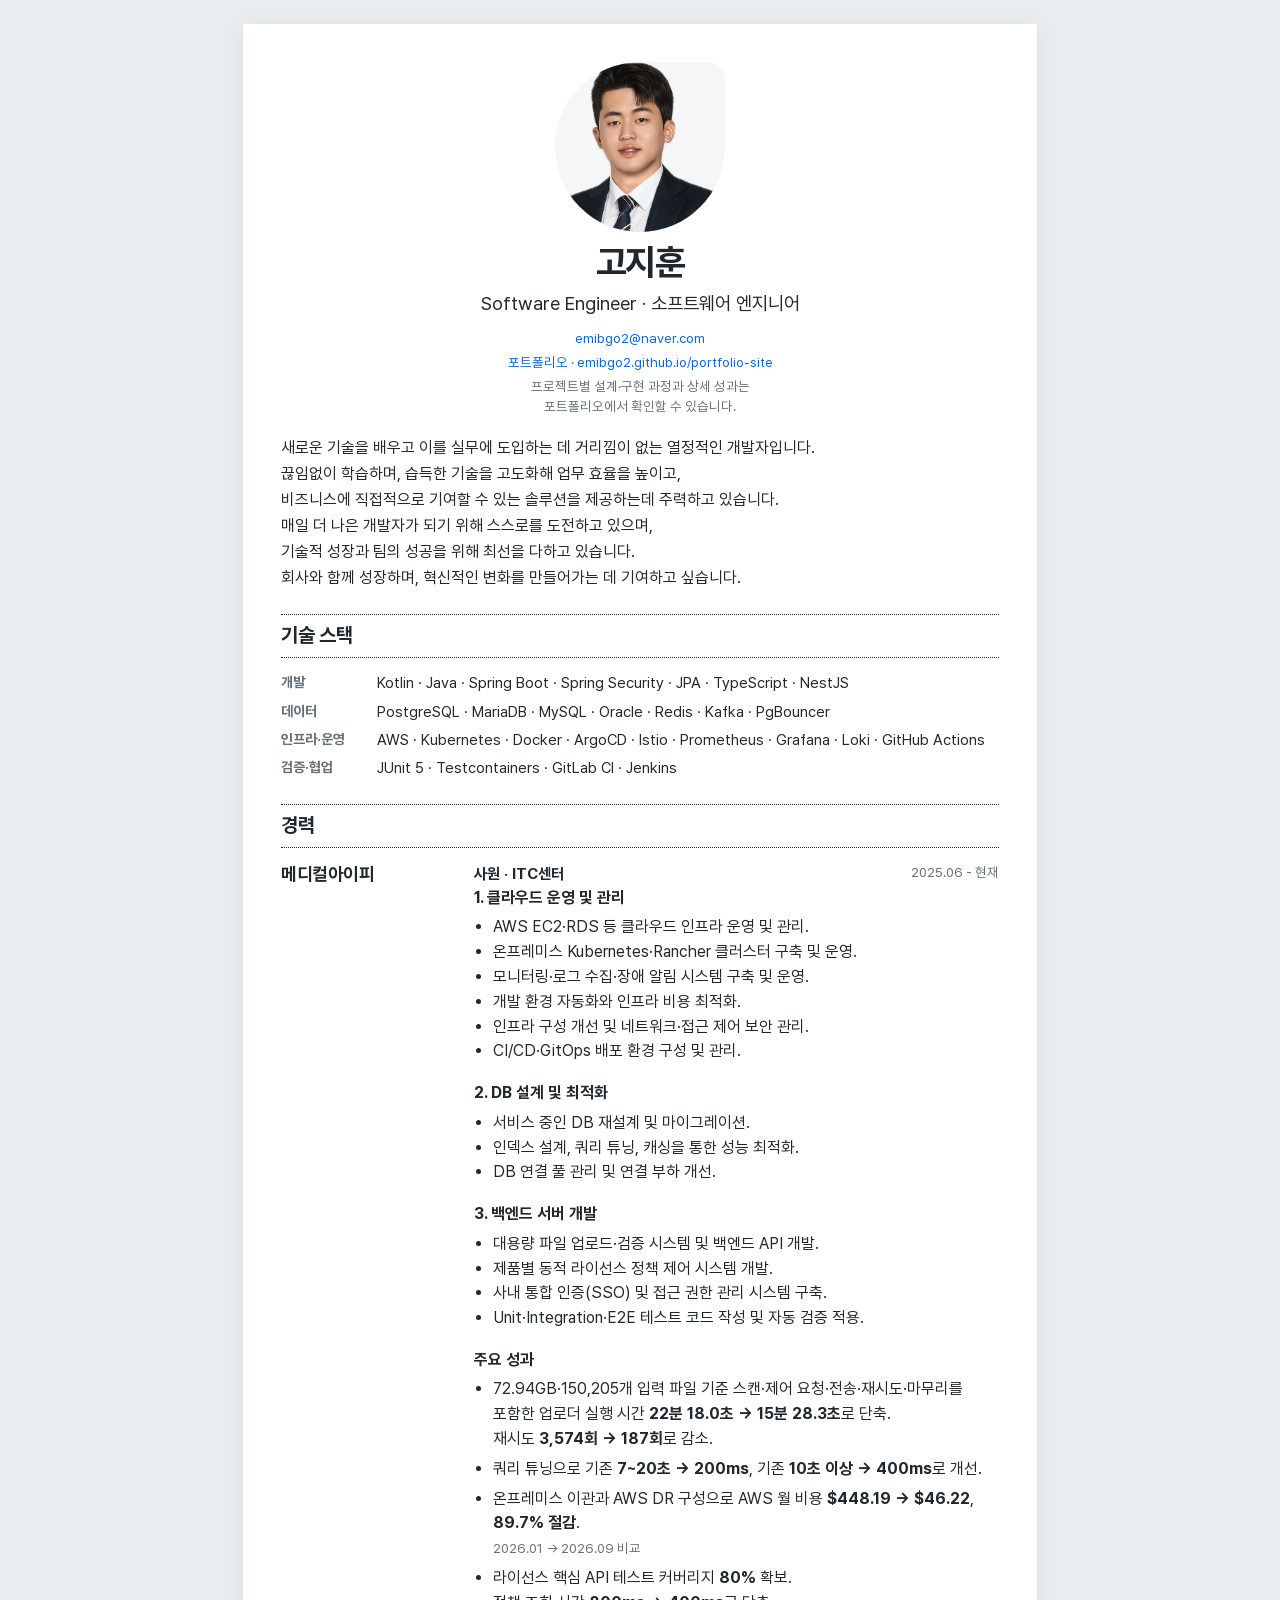
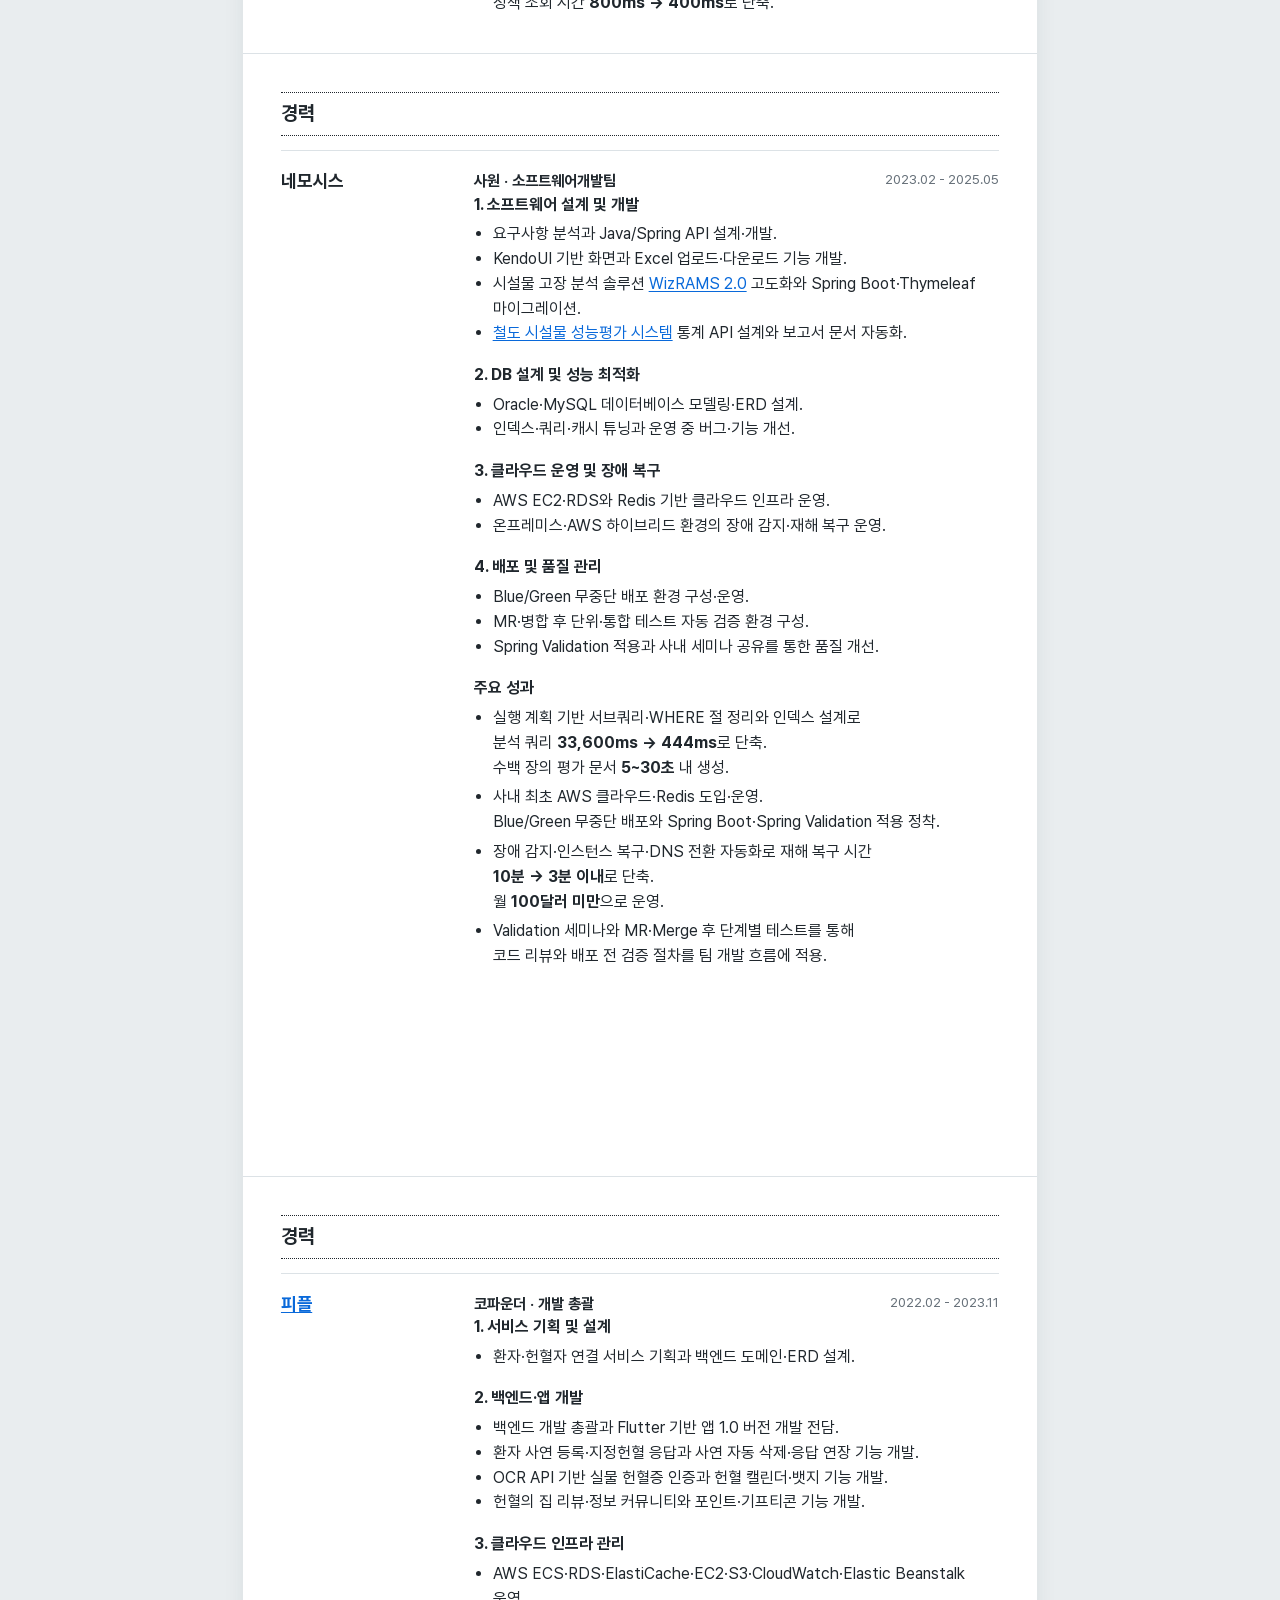
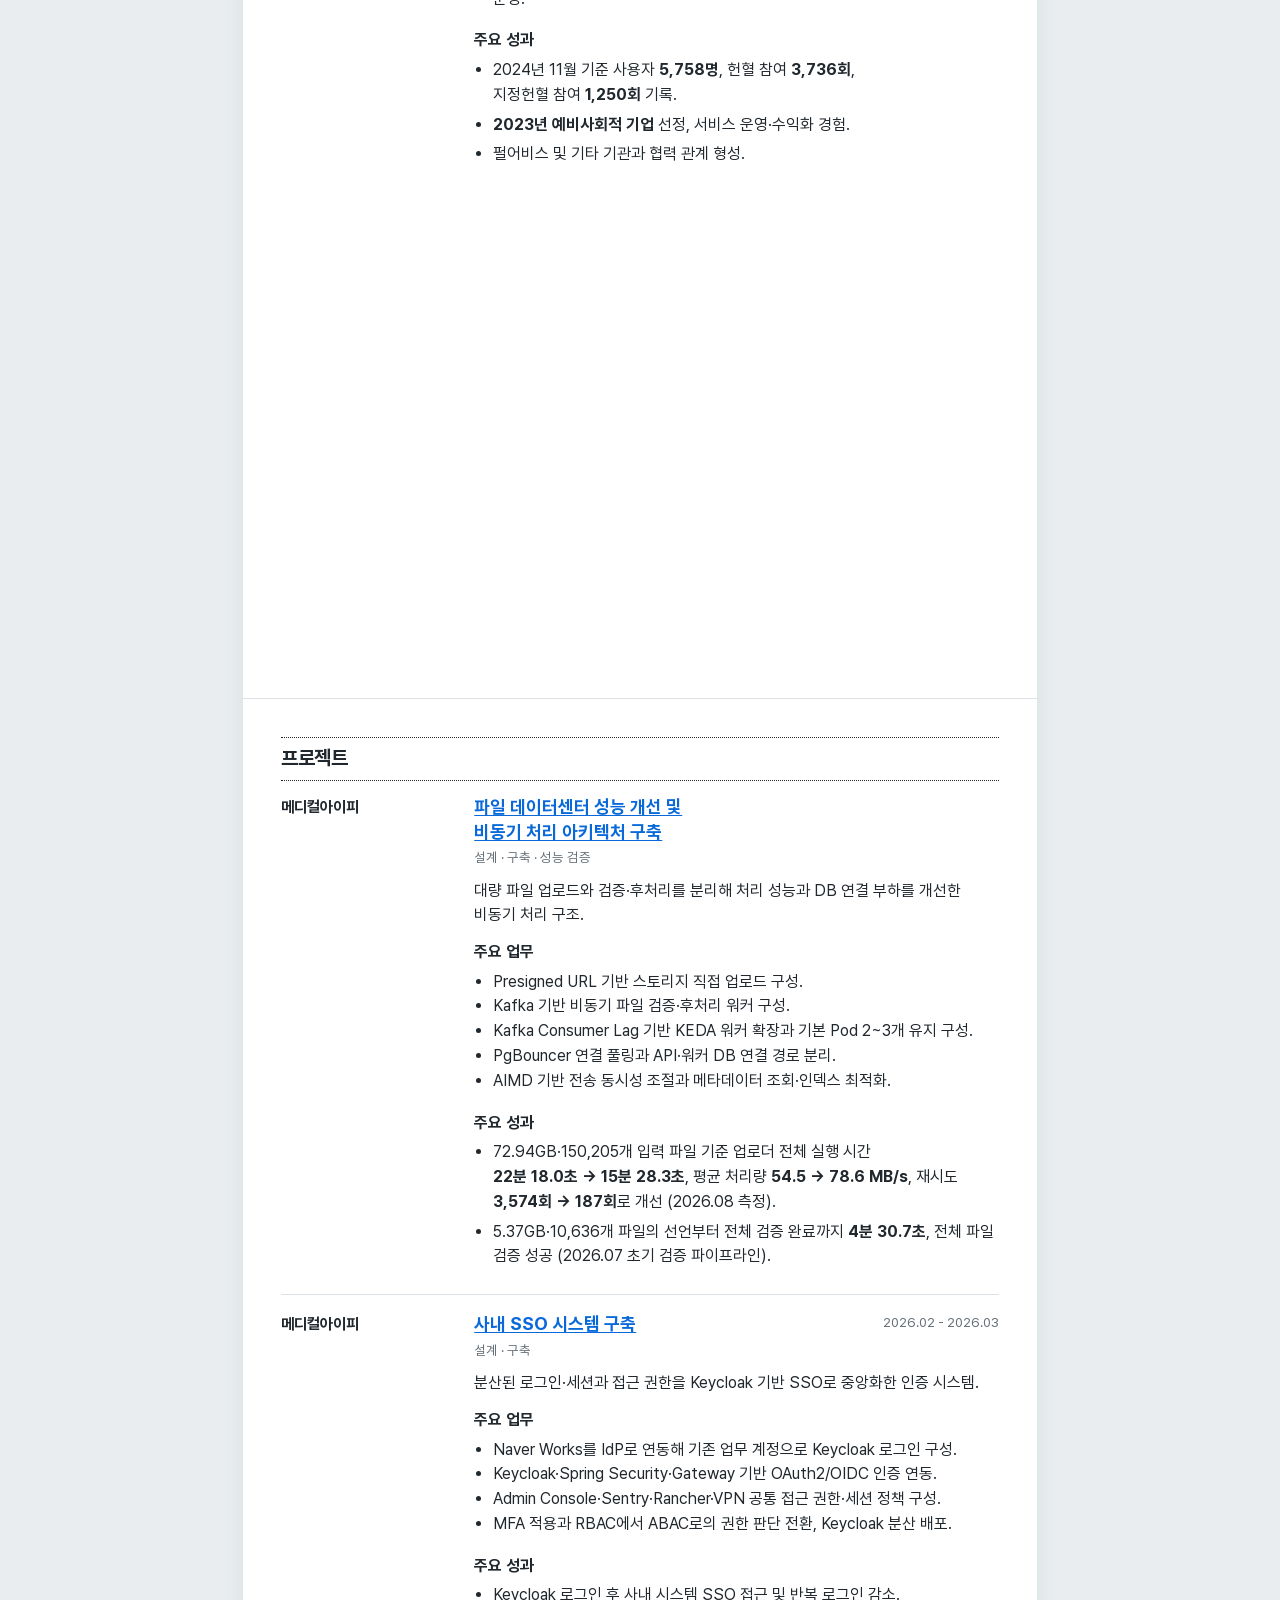
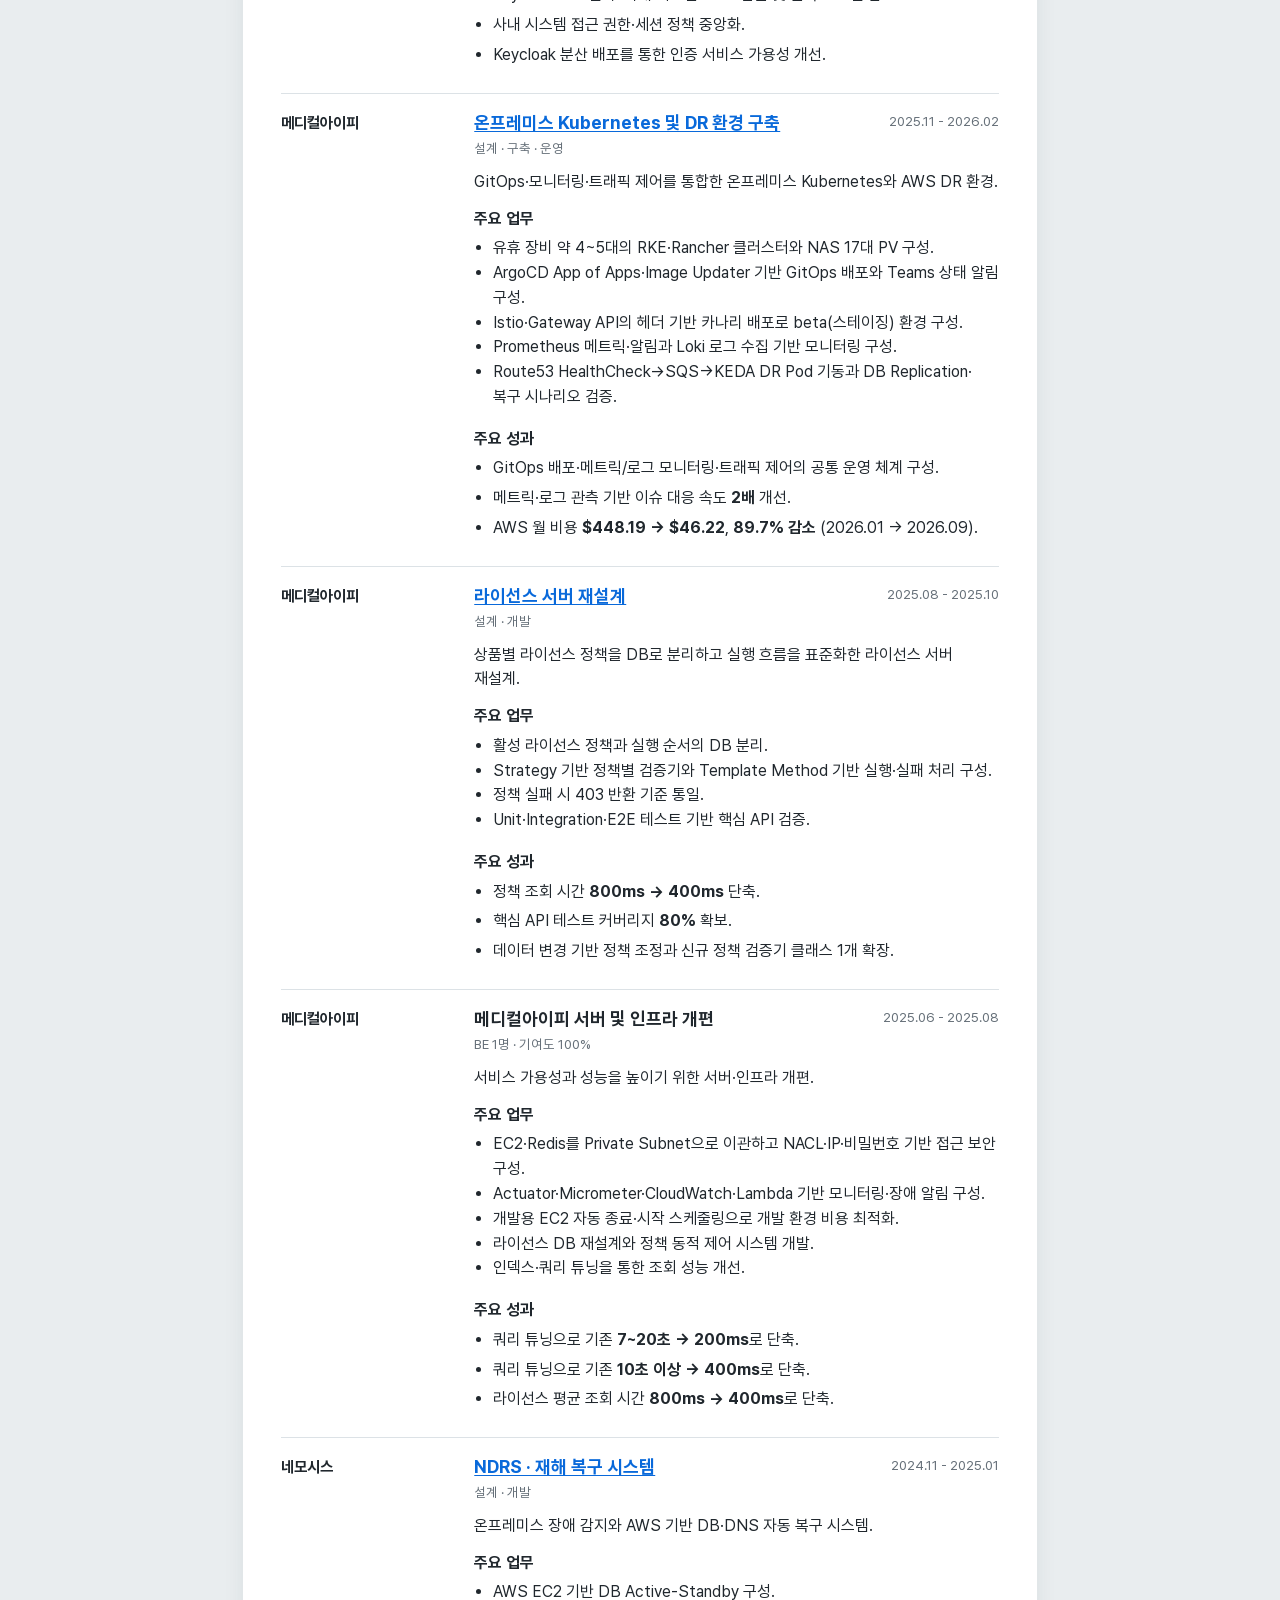
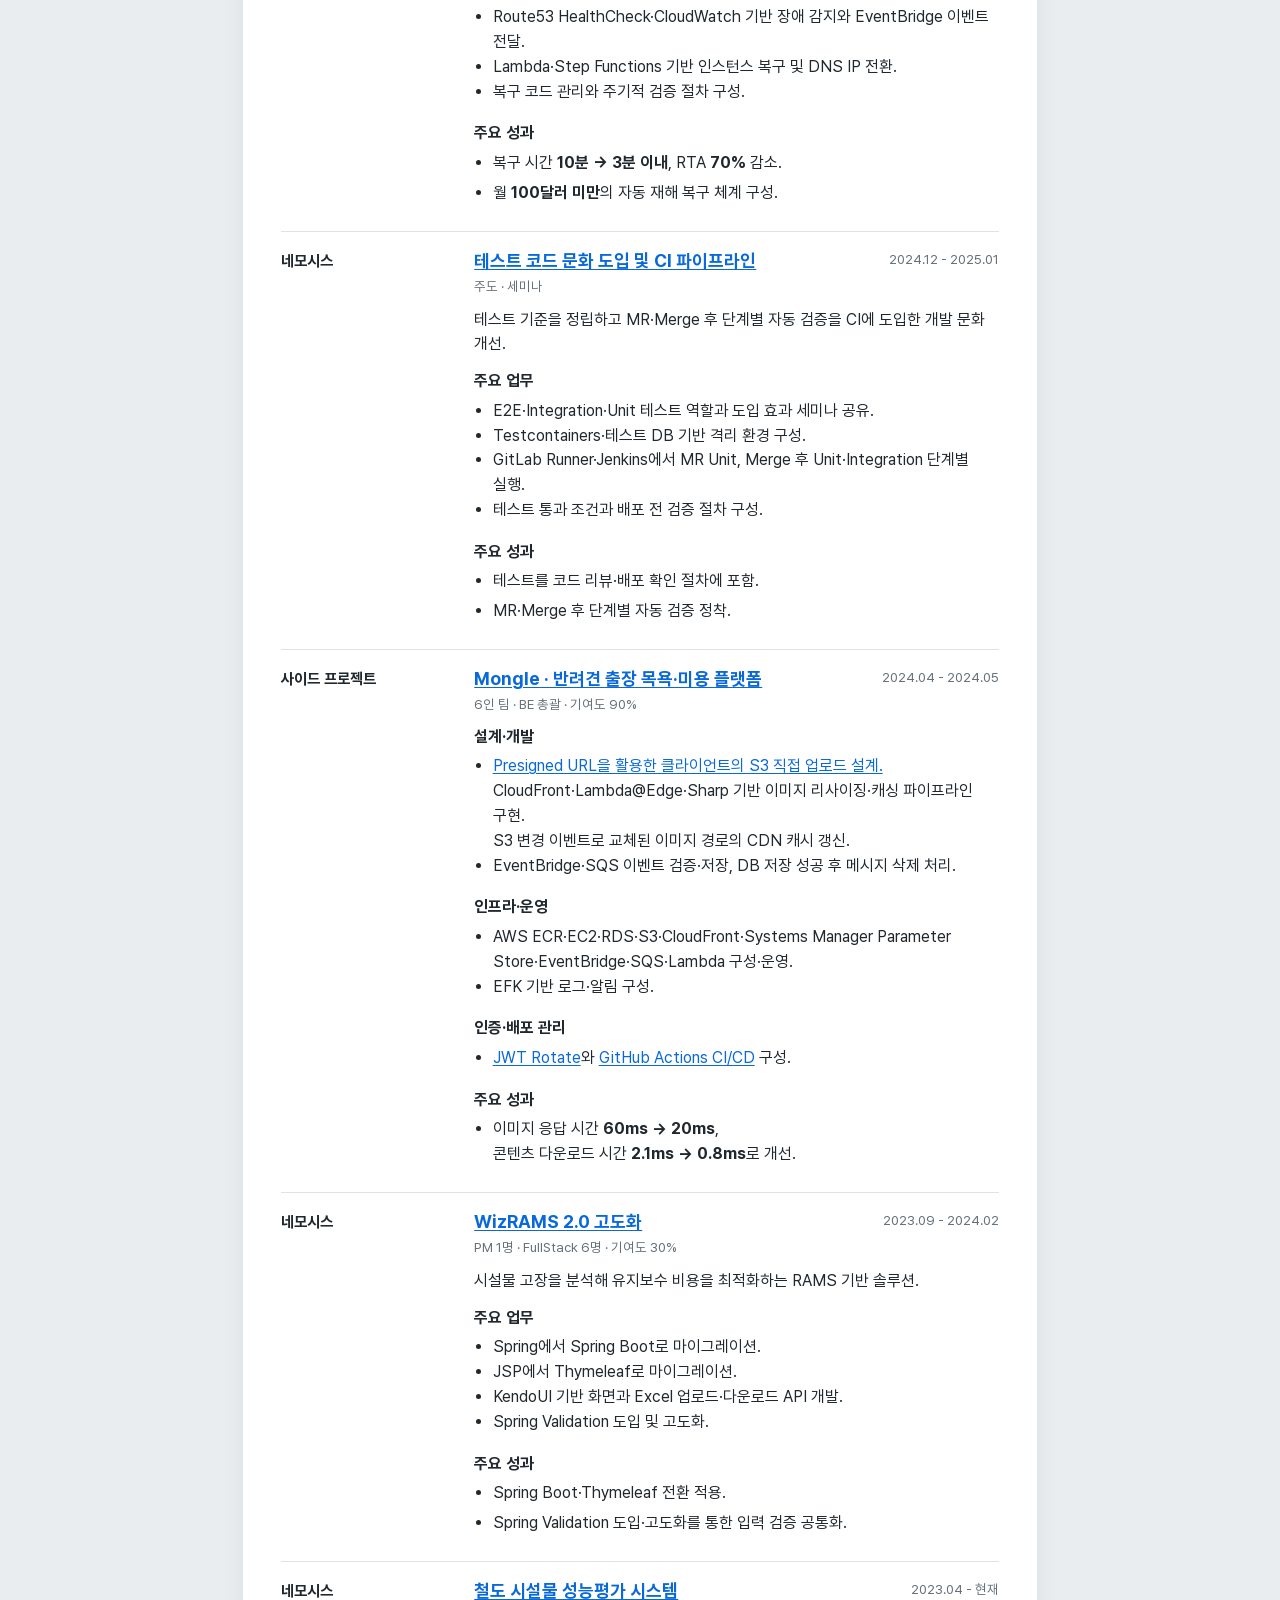
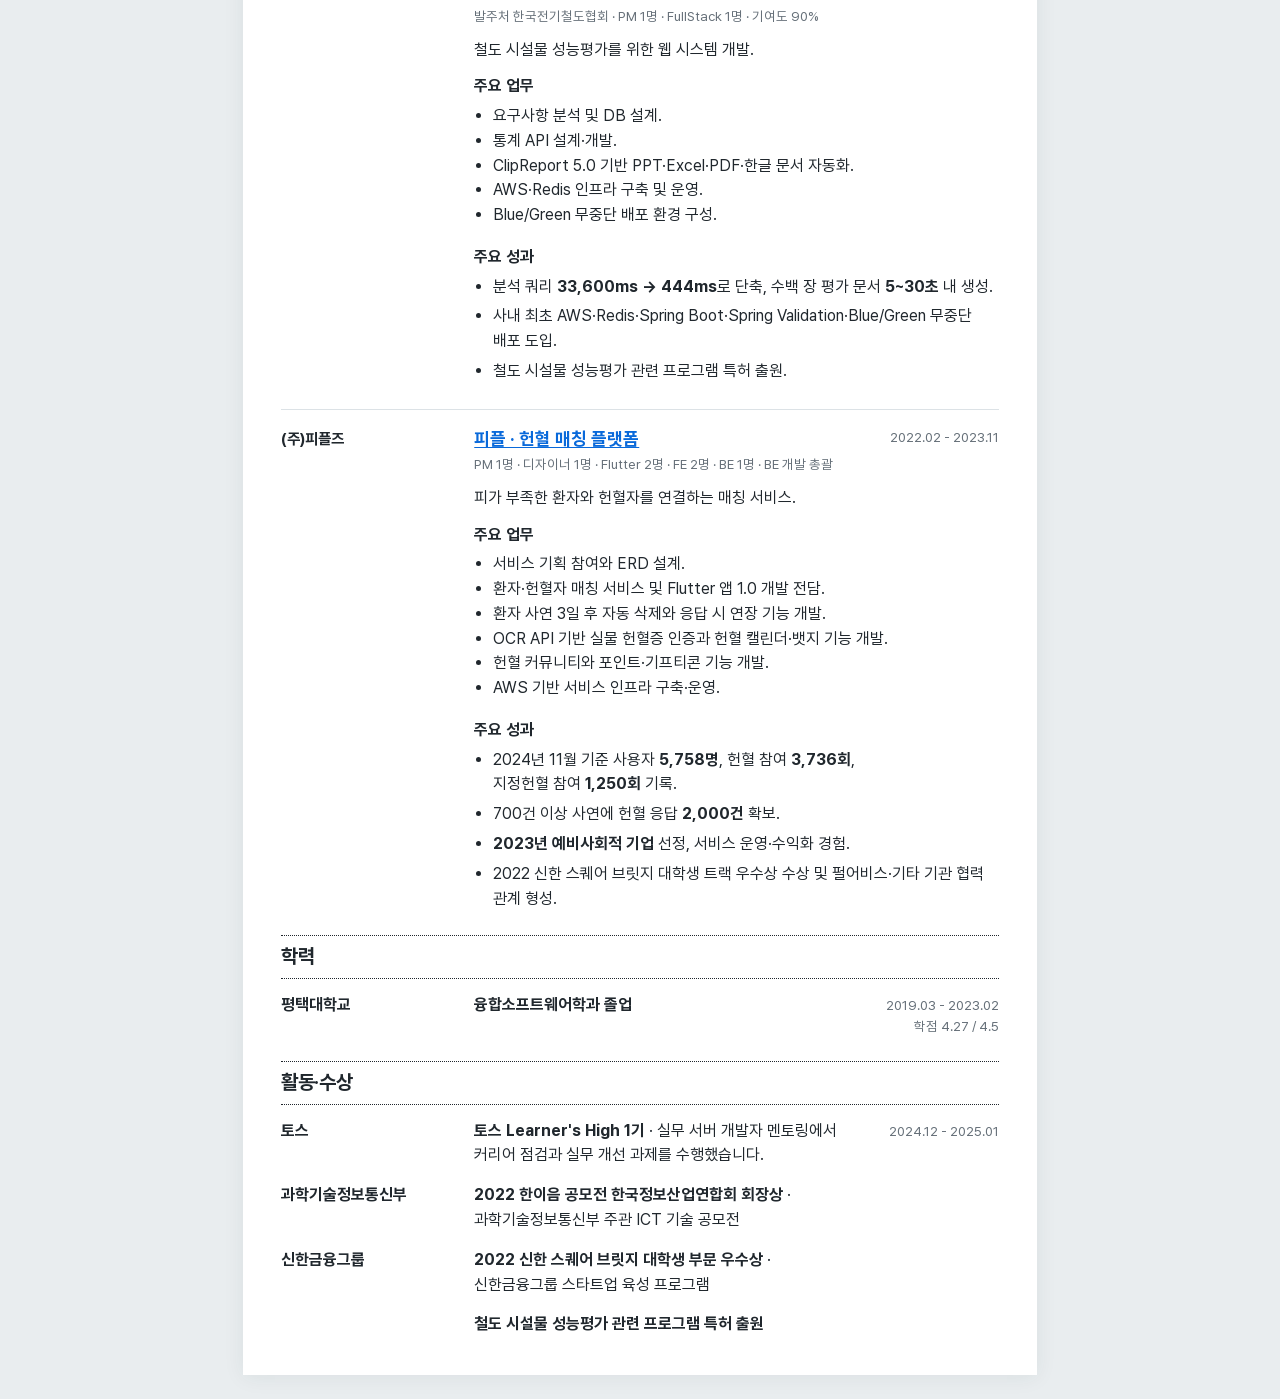
==== commit a5b35946: "style: 랠릿 양식에 맞춰 이력서 정렬과 여백 개선 - 사진·이름을 가운데 배치하고 회사·본문·기간의 정렬 기준 통일 - 구분선과 업무 묶음 간격, 페이지 분리 및 모바일 레이" ====
--- a/resume.html
+++ b/resume.html
@@ -5,7 +5,7 @@
   <meta name="viewport" content="width=device-width,initial-scale=1">
   <meta name="color-scheme" content="light">
   <title>고지훈 · 소프트웨어 엔지니어 이력서</title>
-  <link rel="stylesheet" href="resume.css?v=resume-v16">
+  <link rel="stylesheet" href="resume.css?v=resume-v17">
 </head>
 <body>
 <main class="resume">
@@ -87,7 +87,7 @@
   <section class="page">
     <section class="section experience continued">
       <h2>경력</h2>
-      <article class="career">
+      <article class="career company-boundary">
         <header class="career-meta">
           <h3>네모시스</h3>
           <p class="period">2023.02 - 2025.05</p>
@@ -141,7 +141,7 @@
   <section class="page">
     <section class="section experience continued">
       <h2>경력</h2>
-      <article class="career">
+      <article class="career company-boundary">
         <header class="career-meta">
           <h3><a href="https://pple.link/">피플</a></h3>
           <p class="period">2022.02 - 2023.11</p>
@@ -171,7 +171,7 @@
           </div>
           <h4 class="outcome-heading">주요 성과</h4>
           <ul class="outcomes">
-            <li>2024년 11월 기준 사용자 <strong>5,758명</strong>, 헌혈 참여 <strong>3,736회</strong>, 지정헌혈 참여 <strong>1,250회</strong> 기록.</li>
+            <li>2024년 11월 기준 사용자 <strong>5,758명</strong>, 헌혈 참여 <strong>3,736회</strong>,<br>지정헌혈 참여 <strong>1,250회</strong> 기록.</li>
             <li><strong>2023년 예비사회적 기업</strong> 선정, 서비스 운영·수익화 경험.</li>
             <li>펄어비스 및 기타 기관과 협력 관계 형성.</li>
           </ul>
@@ -185,7 +185,8 @@
     <section class="section projects">
       <h2>프로젝트</h2>
       <article class="project">
-        <header><h3><a href="https://emibgo2.github.io/portfolio-site/#sys-01">파일 데이터센터 성능 개선 및 비동기 처리 아키텍처 구축</a></h3><span>메디컬아이피 · 설계 · 구축 · 성능 검증</span></header>
+        <div class="project-lead">
+        <header><span class="project-company">메디컬아이피</span><h3><a href="https://emibgo2.github.io/portfolio-site/#sys-01">파일 데이터센터 성능 개선 및<br>비동기 처리 아키텍처 구축</a></h3><span class="project-contribution">설계 · 구축 · 성능 검증</span></header>
         <p class="project-summary">대량 파일 업로드와 검증·후처리를 분리해 처리 성능과 DB 연결 부하를 개선한 비동기 처리 구조.</p>
         <div class="work-group">
           <h4>주요 업무</h4>
@@ -197,6 +198,7 @@
             <li>AIMD 기반 전송 동시성 조절과 메타데이터 조회·인덱스 최적화.</li>
           </ul>
         </div>
+        </div>
         <h4 class="outcome-heading">주요 성과</h4>
         <ul class="outcomes">
           <li>72.94GB·150,205개 입력 파일 기준 업로더 전체 실행 시간 <strong>22분 18.0초 → 15분 28.3초</strong>, 평균 처리량 <strong>54.5 → 78.6 MB/s</strong>, 재시도 <strong>3,574회 → 187회</strong>로 개선 (2026.08 측정).</li>
@@ -204,7 +206,8 @@
         </ul>
       </article>
       <article class="project">
-        <header><h3><a href="https://emibgo2.github.io/portfolio-site/#sys-02">사내 SSO 시스템 구축</a></h3><span>2026.02 - 2026.03 · 메디컬아이피 · 설계 · 구축</span></header>
+        <div class="project-lead">
+        <header><span class="project-company">메디컬아이피</span><h3><a href="https://emibgo2.github.io/portfolio-site/#sys-02">사내 SSO 시스템 구축</a></h3><span class="project-period">2026.02 - 2026.03</span><span class="project-contribution">설계 · 구축</span></header>
         <p class="project-summary">분산된 로그인·세션과 접근 권한을 Keycloak 기반 SSO로 중앙화한 인증 시스템.</p>
         <div class="work-group">
           <h4>주요 업무</h4>
@@ -215,6 +218,7 @@
             <li>MFA 적용과 RBAC에서 ABAC로의 권한 판단 전환, Keycloak 분산 배포.</li>
           </ul>
         </div>
+        </div>
         <h4 class="outcome-heading">주요 성과</h4>
         <ul class="outcomes">
           <li>Keycloak 로그인 후 사내 시스템 SSO 접근 및 반복 로그인 감소.</li>
@@ -223,7 +227,8 @@
         </ul>
       </article>
       <article class="project">
-        <header><h3><a href="https://emibgo2.github.io/portfolio-site/#sys-03">온프레미스 Kubernetes 및 DR 환경 구축</a></h3><span>2025.11 - 2026.02 · 메디컬아이피 · 설계 · 구축 · 운영</span></header>
+        <div class="project-lead">
+        <header><span class="project-company">메디컬아이피</span><h3><a href="https://emibgo2.github.io/portfolio-site/#sys-03">온프레미스 Kubernetes 및 DR 환경 구축</a></h3><span class="project-period">2025.11 - 2026.02</span><span class="project-contribution">설계 · 구축 · 운영</span></header>
         <p class="project-summary">GitOps·모니터링·트래픽 제어를 통합한 온프레미스 Kubernetes와 AWS DR 환경.</p>
         <div class="work-group">
           <h4>주요 업무</h4>
@@ -235,6 +240,7 @@
             <li>Route53 HealthCheck→SQS→KEDA DR Pod 기동과 DB Replication·복구 시나리오 검증.</li>
           </ul>
         </div>
+        </div>
         <h4 class="outcome-heading">주요 성과</h4>
         <ul class="outcomes">
           <li>GitOps 배포·메트릭/로그 모니터링·트래픽 제어의 공통 운영 체계 구성.</li>
@@ -243,7 +249,8 @@
         </ul>
       </article>
       <article class="project">
-        <header><h3><a href="https://emibgo2.github.io/portfolio-site/#sys-04">라이선스 서버 재설계</a></h3><span>2025.08 - 2025.10 · 메디컬아이피 · 설계 · 개발</span></header>
+        <div class="project-lead">
+        <header><span class="project-company">메디컬아이피</span><h3><a href="https://emibgo2.github.io/portfolio-site/#sys-04">라이선스 서버 재설계</a></h3><span class="project-period">2025.08 - 2025.10</span><span class="project-contribution">설계 · 개발</span></header>
         <p class="project-summary">상품별 라이선스 정책을 DB로 분리하고 실행 흐름을 표준화한 라이선스 서버 재설계.</p>
         <div class="work-group">
           <h4>주요 업무</h4>
@@ -254,6 +261,7 @@
             <li>Unit·Integration·E2E 테스트 기반 핵심 API 검증.</li>
           </ul>
         </div>
+        </div>
         <h4 class="outcome-heading">주요 성과</h4>
         <ul class="outcomes">
           <li>정책 조회 시간 <strong>800ms → 400ms</strong> 단축.</li>
@@ -262,7 +270,8 @@
         </ul>
       </article>
       <article class="project">
-        <header><h3>메디컬아이피 서버 및 인프라 개편</h3><span>2025.06 - 2025.08 · 메디컬아이피 · BE 1명 · 기여도 100%</span></header>
+        <div class="project-lead">
+        <header><span class="project-company">메디컬아이피</span><h3>메디컬아이피 서버 및 인프라 개편</h3><span class="project-period">2025.06 - 2025.08</span><span class="project-contribution">BE 1명 · 기여도 100%</span></header>
         <p class="project-summary">서비스 가용성과 성능을 높이기 위한 서버·인프라 개편.</p>
         <div class="work-group">
           <h4>주요 업무</h4>
@@ -274,6 +283,7 @@
             <li>인덱스·쿼리 튜닝을 통한 조회 성능 개선.</li>
           </ul>
         </div>
+        </div>
         <h4 class="outcome-heading">주요 성과</h4>
         <ul class="outcomes">
           <li>쿼리 튜닝으로 기존 <strong>7~20초 → 200ms</strong>로 단축.</li>
@@ -282,7 +292,8 @@
         </ul>
       </article>
       <article class="project">
-        <header><h3><a href="https://emibgo2.github.io/portfolio-site/#sys-05">NDRS · 재해 복구 시스템</a></h3><span>2024.11 - 2025.01 · 네모시스 · 설계 · 개발</span></header>
+        <div class="project-lead">
+        <header><span class="project-company">네모시스</span><h3><a href="https://emibgo2.github.io/portfolio-site/#sys-05">NDRS · 재해 복구 시스템</a></h3><span class="project-period">2024.11 - 2025.01</span><span class="project-contribution">설계 · 개발</span></header>
         <p class="project-summary">온프레미스 장애 감지와 AWS 기반 DB·DNS 자동 복구 시스템.</p>
         <div class="work-group">
           <h4>주요 업무</h4>
@@ -293,6 +304,7 @@
             <li>복구 코드 관리와 주기적 검증 절차 구성.</li>
           </ul>
         </div>
+        </div>
         <h4 class="outcome-heading">주요 성과</h4>
         <ul class="outcomes">
           <li>복구 시간 <strong>10분 → 3분 이내</strong>, RTA <strong>70%</strong> 감소.</li>
@@ -300,7 +312,8 @@
         </ul>
       </article>
       <article class="project">
-        <header><h3><a href="https://emibgo2.github.io/portfolio-site/#sys-07">테스트 코드 문화 도입 및 CI 파이프라인</a></h3><span>2024.12 - 2025.01 · 네모시스 · 주도 · 세미나</span></header>
+        <div class="project-lead">
+        <header><span class="project-company">네모시스</span><h3><a href="https://emibgo2.github.io/portfolio-site/#sys-07">테스트 코드 문화 도입 및 CI 파이프라인</a></h3><span class="project-period">2024.12 - 2025.01</span><span class="project-contribution">주도 · 세미나</span></header>
         <p class="project-summary">테스트 기준을 정립하고 MR·Merge 후 단계별 자동 검증을 CI에 도입한 개발 문화 개선.</p>
         <div class="work-group">
           <h4>주요 업무</h4>
@@ -311,6 +324,7 @@
             <li>테스트 통과 조건과 배포 전 검증 절차 구성.</li>
           </ul>
         </div>
+        </div>
         <h4 class="outcome-heading">주요 성과</h4>
         <ul class="outcomes">
           <li>테스트를 코드 리뷰·배포 확인 절차에 포함.</li>
@@ -318,7 +332,8 @@
         </ul>
       </article>
       <article class="project">
-        <header><h3><a href="https://github.com/PBTP/mongle-server">Mongle · 반려견 출장 목욕·미용 플랫폼</a></h3><span>2024.04 - 2024.05 · 사이드 프로젝트 · 6인 팀 · BE 총괄 · 기여도 90%</span></header>
+        <div class="project-lead">
+        <header><span class="project-company">사이드 프로젝트</span><h3><a href="https://github.com/PBTP/mongle-server">Mongle · 반려견 출장 목욕·미용 플랫폼</a></h3><span class="project-period">2024.04 - 2024.05</span><span class="project-contribution">6인 팀 · BE 총괄 · 기여도 90%</span></header>
         <div class="work-group">
           <h4>설계·개발</h4>
           <ul>
@@ -326,6 +341,7 @@
             <li>EventBridge·SQS 이벤트 검증·저장, DB 저장 성공 후 메시지 삭제 처리.</li>
           </ul>
         </div>
+        </div>
         <div class="work-group">
           <h4>인프라·운영</h4>
           <ul>
@@ -341,11 +357,12 @@
         </div>
         <h4 class="outcome-heading">주요 성과</h4>
         <ul class="outcomes">
-          <li>이미지 응답 시간 <strong>60ms → 20ms</strong>, 콘텐츠 다운로드 시간 <strong>2.1ms → 0.8ms</strong>로 개선.</li>
-        </ul>
-      </article>
-      <article class="project">
-        <header><h3><a href="https://rams2.nemosys.ai/">WizRAMS 2.0 고도화</a></h3><span>2023.09 - 2024.02 · 네모시스 · PM 1명 · FullStack 6명 · 기여도 30%</span></header>
+          <li>이미지 응답 시간 <strong>60ms → 20ms</strong>,<br>콘텐츠 다운로드 시간 <strong>2.1ms → 0.8ms</strong>로 개선.</li>
+        </ul>
+      </article>
+      <article class="project">
+        <div class="project-lead">
+        <header><span class="project-company">네모시스</span><h3><a href="https://rams2.nemosys.ai/">WizRAMS 2.0 고도화</a></h3><span class="project-period">2023.09 - 2024.02</span><span class="project-contribution">PM 1명 · FullStack 6명 · 기여도 30%</span></header>
         <p class="project-summary">시설물 고장을 분석해 유지보수 비용을 최적화하는 RAMS 기반 솔루션.</p>
         <div class="work-group">
           <h4>주요 업무</h4>
@@ -356,6 +373,7 @@
             <li>Spring Validation 도입 및 고도화.</li>
           </ul>
         </div>
+        </div>
         <h4 class="outcome-heading">주요 성과</h4>
         <ul class="outcomes">
           <li>Spring Boot·Thymeleaf 전환 적용.</li>
@@ -363,7 +381,8 @@
         </ul>
       </article>
       <article class="project">
-        <header><h3><a href="https://rfpe.nemosys.ai/">철도 시설물 성능평가 시스템</a></h3><span>2023.04 - 현재 · 네모시스 · 발주처 한국전기철도협회 · PM 1명 · FullStack 1명 · 기여도 90%</span></header>
+        <div class="project-lead">
+        <header><span class="project-company">네모시스</span><h3><a href="https://rfpe.nemosys.ai/">철도 시설물 성능평가 시스템</a></h3><span class="project-period">2023.04 - 현재</span><span class="project-contribution">발주처 한국전기철도협회 · PM 1명 · FullStack 1명 · 기여도 90%</span></header>
         <p class="project-summary">철도 시설물 성능평가를 위한 웹 시스템 개발.</p>
         <div class="work-group">
           <h4>주요 업무</h4>
@@ -375,6 +394,7 @@
             <li>Blue/Green 무중단 배포 환경 구성.</li>
           </ul>
         </div>
+        </div>
         <h4 class="outcome-heading">주요 성과</h4>
         <ul class="outcomes">
           <li>분석 쿼리 <strong>33,600ms → 444ms</strong>로 단축, 수백 장 평가 문서 <strong>5~30초</strong> 내 생성.</li>
@@ -383,7 +403,8 @@
         </ul>
       </article>
       <article class="project">
-        <header><h3><a href="https://pple.link/">피플 · 헌혈 매칭 플랫폼</a></h3><span>2022.02 - 2023.11 · (주)피플즈 · PM 1명 · 디자이너 1명 · Flutter 2명 · FE 2명 · BE 1명 · BE 개발 총괄</span></header>
+        <div class="project-lead">
+        <header><span class="project-company">(주)피플즈</span><h3><a href="https://pple.link/">피플 · 헌혈 매칭 플랫폼</a></h3><span class="project-period">2022.02 - 2023.11</span><span class="project-contribution">PM 1명 · 디자이너 1명 · Flutter 2명 · FE 2명 · BE 1명 · BE 개발 총괄</span></header>
         <p class="project-summary">피가 부족한 환자와 헌혈자를 연결하는 매칭 서비스.</p>
         <div class="work-group">
           <h4>주요 업무</h4>
@@ -396,9 +417,10 @@
             <li>AWS 기반 서비스 인프라 구축·운영.</li>
           </ul>
         </div>
-        <h4 class="outcome-heading">주요 성과</h4>
-        <ul class="outcomes">
-          <li>2024년 11월 기준 사용자 <strong>5,758명</strong>, 헌혈 참여 <strong>3,736회</strong>, 지정헌혈 참여 <strong>1,250회</strong> 기록.</li>
+        </div>
+        <h4 class="outcome-heading">주요 성과</h4>
+        <ul class="outcomes">
+          <li>2024년 11월 기준 사용자 <strong>5,758명</strong>, 헌혈 참여 <strong>3,736회</strong>,<br>지정헌혈 참여 <strong>1,250회</strong> 기록.</li>
           <li>700건 이상 사연에 헌혈 응답 <strong>2,000건</strong> 확보.</li>
           <li><strong>2023년 예비사회적 기업</strong> 선정, 서비스 운영·수익화 경험.</li>
           <li>2022 신한 스퀘어 브릿지 대학생 트랙 우수상 수상 및 펄어비스·기타 기관 협력 관계 형성.</li>
@@ -408,15 +430,15 @@
 
     <section class="section education">
       <h2>학력</h2>
-      <p><b>평택대학교 융합소프트웨어학과 졸업</b><span class="note">2019.03 - 2023.02 · 학점 4.27 / 4.5</span></p>
+      <p><b class="education-school">평택대학교</b><b class="education-degree">융합소프트웨어학과 졸업</b><span class="note education-period"><span>2019.03 - 2023.02</span><span>학점 4.27 / 4.5</span></span></p>
     </section>
     <section class="section activities">
       <h2>활동·수상</h2>
       <ul>
-        <li><b>토스 Learner's High 1기</b> · 실무 서버 개발자 멘토링에서 커리어 점검과 실무 개선 과제를 수행했습니다. <span class="note">2024.12 - 2025.01</span></li>
-        <li><b>2022 한이음 공모전 한국정보산업연합회 회장상</b> · 과학기술정보통신부 주관 ICT 기술 공모전</li>
-        <li><b>2022 신한 스퀘어 브릿지 대학생 부문 우수상</b> · 신한금융그룹 스타트업 육성 프로그램</li>
-        <li><b>철도 시설물 성능평가 관련 프로그램 특허 출원</b></li>
+        <li><span class="activity-organization">토스</span><span class="activity-content"><b>토스 Learner's High 1기</b> · 실무 서버 개발자 멘토링에서 커리어 점검과 실무 개선 과제를 수행했습니다.</span><span class="note activity-period">2024.12 - 2025.01</span></li>
+        <li><span class="activity-organization">과학기술정보통신부</span><span class="activity-content"><b>2022 한이음 공모전 한국정보산업연합회 회장상</b> · 과학기술정보통신부 주관 ICT 기술 공모전</span><span class="note activity-period"></span></li>
+        <li><span class="activity-organization">신한금융그룹</span><span class="activity-content"><b>2022 신한 스퀘어 브릿지 대학생 부문 우수상</b> · 신한금융그룹 스타트업 육성 프로그램</span><span class="note activity-period"></span></li>
+        <li><span class="activity-organization"></span><span class="activity-content"><b>철도 시설물 성능평가 관련 프로그램 특허 출원</b></span><span class="note activity-period"></span></li>
       </ul>
     </section>
   </section>
--- a/resume.css
+++ b/resume.css
@@ -18,106 +18,372 @@
   --muted:#667079;
   --line:#dce2e6;
   --link:#0969da;
+  --page-margin:10mm;
+  --meta-col:125pt;
+  --date-col:90pt;
+  --column-gap:20pt;
   font-family:"Resume Pretendard",Pretendard,"Malgun Gothic",sans-serif;
   color:var(--text);
   background:#e9edef;
   font-synthesis:none;
 }
 *{box-sizing:border-box}
-body{margin:0; font-size:12pt; line-height:1.55; word-break:keep-all; overflow-wrap:anywhere}
-a{color:var(--link); text-decoration:none}
+body{
+  margin:0;
+  font-size:12pt;
+  line-height:1.55;
+  word-break:keep-all;
+  overflow-wrap:anywhere;
+}
+a{color:var(--link);text-decoration:none}
 a:hover{text-decoration:underline}
-:focus-visible{outline:2px solid var(--link); outline-offset:3px}
+:focus-visible{outline:2px solid var(--link);outline-offset:3px}
 h1,h2,h3,h4,p,ul,dl,dd{margin:0}
 h1,h2,h3,h4{line-height:1.35}
 ul{padding-left:1.15em}
-li + li{margin-top:5px}
-b,strong{font-weight:650}
-strong{color:inherit}
-.resume{width:210mm; margin:24px auto; background:#fff; box-shadow:0 2px 20px #23343b12}
-.page{padding:15mm 14mm; min-height:297mm}
+li + li{margin-top:0}
+b,strong{font-weight:700}
+strong{color:var(--text)}
+.resume{
+  width:210mm;
+  margin:24px auto;
+  background:#fff;
+  box-shadow:0 2px 20px #23343b12;
+}
+.page{
+  min-height:297mm;
+  padding:var(--page-margin);
+}
 .page + .page{border-top:1px solid var(--line)}
-.identity{display:grid; grid-template-columns:25mm minmax(0,1fr) auto; align-items:center; gap:16px; padding-bottom:18px; border-bottom:2px solid var(--text)}
-.portrait{position:relative; width:25mm; height:31mm; overflow:hidden; background:#f4f6f7; border-radius:4px}
-.portrait img{position:absolute; top:3px; left:50%; width:150%; max-width:none; height:auto; transform:translateX(-50%)}
-h1{font-size:30pt; letter-spacing:-.04em; font-weight:750}
-.role{margin-top:6px; font-size:12pt; font-weight:550}
-address{display:flex; flex-direction:column; gap:4px; font-style:normal; font-size:10pt; color:var(--muted); text-align:right}
-.intro{margin-top:17px; font-size:12pt; line-height:1.7}
-.section{margin-top:22px}
-.section h2{font-size:15pt; letter-spacing:-.015em; padding-bottom:9px; margin-bottom:12px; border-bottom:1px solid var(--line)}
-.skills dl{display:grid; gap:4px}
-.skills dl > div{display:grid; grid-template-columns:84px minmax(0,1fr); gap:12px}
-.skills dt{font-weight:600; color:var(--muted); font-size:10.5pt}
+
+/* A quiet, centered masthead keeps the page's first impression close to the reference. */
+.identity{
+  display:flex;
+  flex-direction:column;
+  align-items:center;
+  gap:7px;
+  text-align:center;
+}
+.portrait{
+  position:relative;
+  width:45mm;
+  height:45mm;
+  overflow:hidden;
+  background:#f4f6f7;
+  border-radius:50% 10% 50% 50%;
+}
+.portrait img{
+  position:absolute;
+  top:0;
+  left:50%;
+  width:150%;
+  max-width:none;
+  height:auto;
+  transform:translateX(-50%);
+}
+h1{
+  font-size:27pt;
+  letter-spacing:-.04em;
+  font-weight:700;
+}
+.role{
+  margin-top:3px;
+  font-size:14pt;
+  font-weight:400;
+}
+address{
+  display:flex;
+  flex-direction:column;
+  align-items:center;
+  gap:3px;
+  margin-top:2px;
+  font-style:normal;
+  font-size:10pt;
+  color:var(--muted);
+  text-align:center;
+}
+.intro{
+  margin-top:18px;
+  font-size:12pt;
+  line-height:1.62;
+}
+.section{margin-top:24px}
+.section h2{
+  padding:7px 0 8px;
+  margin-bottom:14px;
+  border-top:1px dotted var(--text);
+  border-bottom:1px dotted var(--text);
+  font-size:15pt;
+  letter-spacing:-.015em;
+}
+
+.skills dl{display:grid;gap:5px}
+.skills dl > div{
+  display:grid;
+  grid-template-columns:84px minmax(0,1fr);
+  gap:12px;
+}
+.skills dt{
+  color:var(--muted);
+  font-size:10.5pt;
+  font-weight:700;
+}
 .skills dd{font-size:11.25pt}
-.career{display:grid; grid-template-columns:115px minmax(0,1fr); gap:20px}
-.career a,.project a{text-decoration:underline; text-underline-offset:2px}
-.career + .career{margin-top:20px; padding-top:18px; border-top:1px solid var(--line)}
-.career-meta h3{font-size:13.5pt; letter-spacing:-.02em}
-.career-meta p{font-size:10pt; color:var(--muted)}
-.career-meta .period{margin:6px 0 3px}
-h4{font-size:12pt; margin-bottom:8px}
-.career-body li{line-height:1.6}
-.career-body li + li{margin-top:9px}
-.work-group + .work-group{margin-top:20px}
+
+/* Career metadata occupies a stable left/body/right rail on every page. */
+.career{
+  display:grid;
+  grid-template-columns:var(--meta-col) minmax(0,1fr) var(--date-col);
+  column-gap:var(--column-gap);
+  align-items:start;
+}
+.career-meta{display:contents}
+.career-meta h3{
+  grid-column:1;
+  grid-row:1;
+  font-size:13.5pt;
+  letter-spacing:-.02em;
+}
+.career-meta p:not(.period){
+  grid-column:2;
+  grid-row:1;
+  color:var(--text);
+  font-size:11.5pt;
+  font-weight:700;
+}
+.career-meta .period{
+  grid-column:3;
+  grid-row:1;
+  margin:0;
+  color:var(--muted);
+  font-size:10pt;
+  text-align:right;
+  white-space:nowrap;
+}
+.career-body{
+  grid-column:2 / -1;
+  grid-row:2;
+  min-width:0;
+}
+.career a,.project a{text-decoration:underline;text-underline-offset:2px}
+.career.company-boundary{
+  padding-top:18px;
+  border-top:1px solid var(--line);
+}
+.career + .career{
+  padding-top:18px;
+  margin-top:24px;
+  border-top:1px solid var(--line);
+}
+h4{margin-bottom:7px;font-size:12pt}
+.career-body li,.project li{line-height:1.55}
+.work-group + .work-group{margin-top:18px}
 .work-group h4{color:var(--text)}
-.outcome-heading{margin-top:20px; color:var(--text)}
-.outcomes li + li{margin-top:7px}
-.outcomes strong{display:inline-block}
-.note{font-size:10pt; color:var(--muted); font-weight:400}
+.career-body .work-group li + li,.project .work-group li + li{margin-top:0}
+.outcome-heading{
+  margin-top:18px;
+  color:var(--text);
+}
+.outcomes li + li{margin-top:5px}
+.outcomes strong{display:inline;white-space:nowrap}
+.note{
+  color:var(--muted);
+  font-size:10pt;
+  font-weight:400;
+}
+
+/* Projects use the same three rails, with company left and period right. */
+.project{
+  display:block;
+  break-inside:auto;
+}
+.project-lead{
+  break-inside:avoid;
+}
+.project-lead > header{
+  display:grid;
+  grid-template-columns:var(--meta-col) minmax(0,1fr) var(--date-col);
+  column-gap:var(--column-gap);
+  row-gap:3px;
+  margin-bottom:11px;
+  break-inside:avoid;
+}
+.project-company{
+  grid-column:1;
+  grid-row:1 / span 2;
+  font-size:11.5pt;
+  font-weight:700;
+}
+.project h3{
+  grid-column:2;
+  grid-row:1;
+  min-width:0;
+  font-size:13.5pt;
+}
+.project-period{
+  grid-column:3;
+  grid-row:1;
+  color:var(--muted);
+  font-size:10pt;
+  text-align:right;
+  white-space:nowrap;
+}
+.project-contribution{
+  grid-column:2;
+  grid-row:2;
+  color:var(--muted);
+  font-size:10pt;
+}
+.project-lead > :not(header),
+.project > :not(.project-lead){
+  margin-left:calc(var(--meta-col) + var(--column-gap));
+  min-width:0;
+}
+.project-summary{margin:0 0 13px}
+.project + .project{
+  padding-top:17px;
+  margin-top:25px;
+  border-top:1px solid var(--line);
+}
+.project-lead + .work-group{margin-top:18px}
+.project .work-group,.project .outcomes{break-inside:avoid}
+.projects-page > .projects{margin-top:0}
+
+.education p{
+  display:grid;
+  grid-template-columns:var(--meta-col) minmax(0,1fr) var(--date-col);
+  column-gap:var(--column-gap);
+  align-items:baseline;
+}
+.education-school{grid-column:1}
+.education-degree{grid-column:2}
+.education-period{
+  grid-column:3;
+  display:flex;
+  flex-direction:column;
+  align-items:flex-end;
+  text-align:right;
+  white-space:normal;
+}
+.activities ul{display:grid;gap:15px;padding-left:0;list-style:none}
+.activities li{
+  display:grid;
+  grid-template-columns:var(--meta-col) minmax(0,1fr) var(--date-col);
+  column-gap:var(--column-gap);
+  align-items:baseline;
+  font-size:12pt;
+}
+.activity-organization{grid-column:1;font-weight:700}
+.activity-content{grid-column:2;min-width:0}
+.activity-period{
+  grid-column:3;
+  text-align:right;
+  white-space:nowrap;
+}
+
 .continued{margin-top:0}
-.project + .project{margin-top:28px; padding-top:18px; border-top:1px solid var(--line)}
-.project header{margin-bottom:10px}
-.project h3{font-size:13.5pt}
-.project header span{display:block; margin-top:6px; font-size:10pt; color:var(--muted)}
-.project-summary{margin:10px 0 14px}
-.projects-page > .projects{margin-top:0}
-.project li{line-height:1.6}
-.education,.activities{margin-top:17px}
-.education p{display:flex; justify-content:space-between; align-items:baseline; gap:12px}
-.activities li{font-size:12pt}
-.activities .note{margin-left:6px; white-space:nowrap}
+
 @media screen and (max-width:820px){
-  .resume{width:100%; margin:0; box-shadow:none}
-  .page{padding:28px 20px; min-height:0}
-  .identity{grid-template-columns:76px minmax(0,1fr); gap:14px}
-  .portrait{width:76px; height:94px}
-  address{grid-column:1 / -1; text-align:left}
-  .career{grid-template-columns:1fr; gap:12px}
-  .career-meta p{display:inline; margin-right:8px}
-  .career-meta h3{margin-bottom:4px}
-  .skills dl > div{grid-template-columns:84px minmax(0,1fr); gap:8px}
-  .education p{flex-wrap:wrap}
-}
+  .resume{width:100%;margin:0;box-shadow:none}
+  .page{min-height:0;padding:28px 20px}
+  .portrait{
+    width:128px;
+    height:128px;
+    max-width:45vw;
+    max-height:45vw;
+  }
+  .career{display:block}
+  .career-meta{display:block}
+  .career-meta h3{font-size:13.5pt}
+  .career-meta p:not(.period){display:inline;margin-right:8px}
+  .career-meta .period{display:block;margin-top:4px;text-align:left}
+  .career-body{margin-top:12px}
+  .project{display:block}
+  .project-lead > header{
+    display:grid;
+    grid-template-columns:minmax(0,1fr) auto;
+    column-gap:12px;
+  }
+  .project-company{grid-column:1;grid-row:2}
+  .project h3{grid-column:1;grid-row:1}
+  .project-period{grid-column:2;grid-row:1}
+  .project-contribution{grid-column:1 / -1;grid-row:3}
+  .project-lead > :not(header),
+  .project > :not(.project-lead){
+    display:block;
+    margin-left:0;
+  }
+  .education p{display:block}
+  .education-school,.education-degree{display:inline}
+  .education-school{margin-right:.35em}
+  .education-period{display:block;margin-top:4px;text-align:left}
+  .education-period > span{display:block}
+  .activities li{display:block}
+  .activity-organization{display:none}
+  .activity-content{display:block}
+  .activity-period{display:block;margin-top:3px;text-align:left}
+}
+
+@media screen and (max-width:480px){
+  .project-lead > header{
+    display:grid;
+    grid-template-columns:minmax(0,1fr);
+    row-gap:3px;
+  }
+  .project h3{grid-column:1;grid-row:1}
+  .project-period{
+    grid-column:1;
+    grid-row:2;
+    margin-top:2px;
+    text-align:left;
+  }
+  .project-company{
+    grid-column:1;
+    grid-row:3;
+    margin-top:1px;
+  }
+  .project-contribution{
+    grid-column:1;
+    grid-row:4;
+    margin-top:1px;
+  }
+  .activities .activity-organization{display:none}
+  .activities .activity-content{display:block}
+  .activities li{display:block}
+}
+
 @media print{
-  @page{size:A4; margin:15mm 14mm}
+  @page{size:A4;margin:10mm}
   :root{background:#fff}
-  body{print-color-adjust:exact; -webkit-print-color-adjust:exact}
-  .resume{width:auto; margin:0; box-shadow:none}
-  .page{padding:0; min-height:0}
+  body{
+    print-color-adjust:exact;
+    -webkit-print-color-adjust:exact;
+  }
+  .resume{width:auto;margin:0;box-shadow:none}
+  .page{min-height:0;padding:0}
   .page:last-child{break-after:auto}
-  .page + .page{border:0; margin-top:24px}
-  .projects-page{break-before:page}
+  .page + .page{border:0;margin-top:24px}
+  .projects-page{break-before:auto}
   .continued > h2{display:none}
-  .career{display:block}
-  .career-meta{display:flex; align-items:baseline; gap:12px; margin-bottom:12px; break-after:avoid}
-  .career-meta .period{margin:0 0 0 auto}
-  .career-meta p{white-space:nowrap}
-  .career-body li{line-height:1.5}
-  .career-body li + li,.outcomes li + li{margin-top:4px}
-  .work-group + .work-group{margin-top:18px}
-  .work-group,.outcomes{break-inside:avoid}
+  .identity{gap:6px}
+  .intro{line-height:1.55}
+  .section{margin-top:20px}
+  .section h2{padding:6px 0 7px;margin-bottom:12px}
+  .career-body li,.project li{line-height:1.5}
+  .work-group + .work-group{margin-top:16px}
   h4{margin-bottom:5px}
-  .outcome-heading{margin-top:18px}
-  .project li{line-height:1.5}
+  .outcome-heading{margin-top:16px}
+  .project-summary{margin-bottom:11px}
+  .project + .project{margin-top:21px}
+  .project-lead > header{margin-bottom:9px}
+  .project .work-group,.project .outcomes{break-inside:avoid}
+  .career-body .work-group,.career-body .outcomes{break-inside:avoid}
+  .career-meta,.skills dl > div,.education p,.activities li{break-inside:avoid}
+  .activities{break-inside:avoid}
+  .education{break-inside:avoid}
+  h2,h3,h4{break-after:avoid}
+  li{break-inside:avoid}
+  .page:first-child .section{margin-top:16px}
+  .page:first-child .identity{padding-bottom:1px}
   .page:last-child .section{margin-top:16px}
-  .page:last-child .continued{margin-top:0}
-  .page.projects-page > .projects{margin-top:0}
-  .page:first-child .section{margin-top:16px}
-  .page:first-child .section h2{padding-bottom:6px; margin-bottom:8px}
-  .page:first-child .intro{line-height:1.55}
-  .page:first-child .identity{padding-bottom:12px}
-  h2,h3,h4,.project header{break-after:avoid}
-  li,.career-meta,.skills dl > div,.education p{break-inside:avoid}
-  .project,.education,.activities{break-inside:avoid}
-}
+}
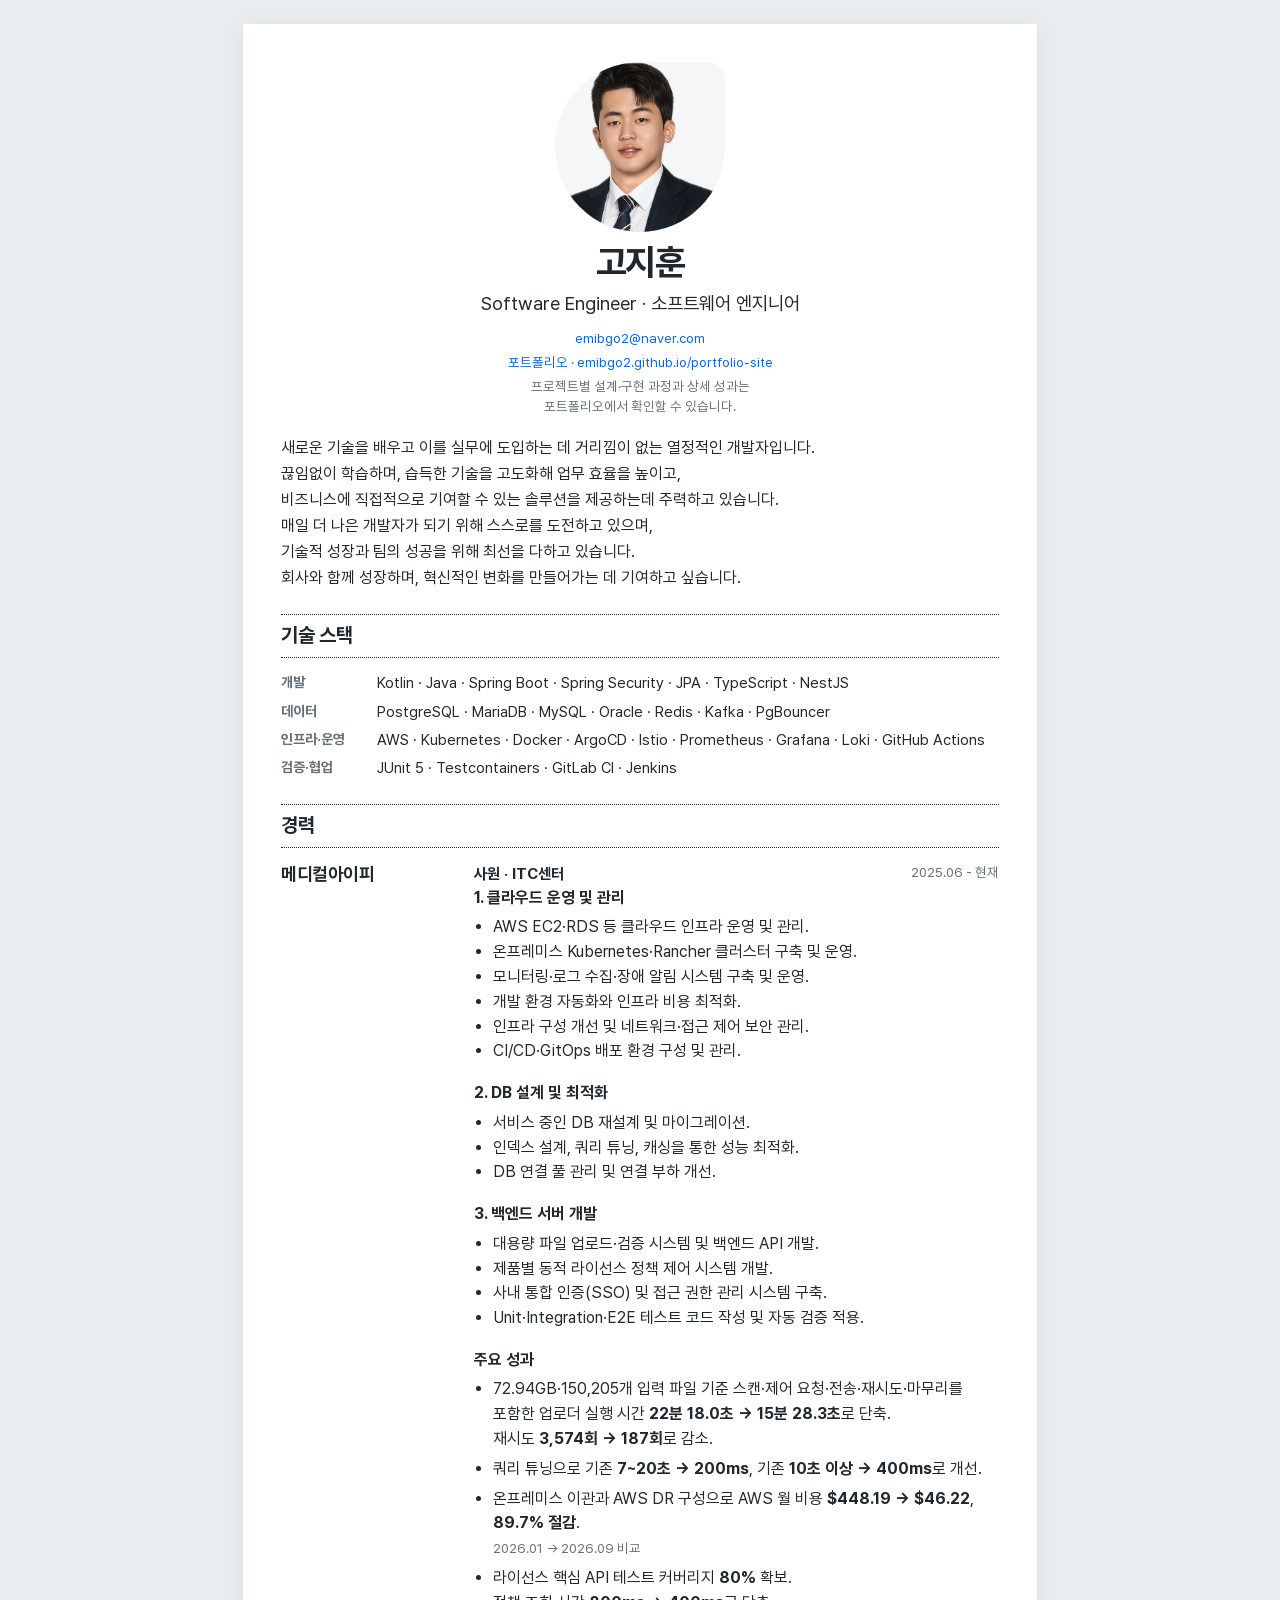
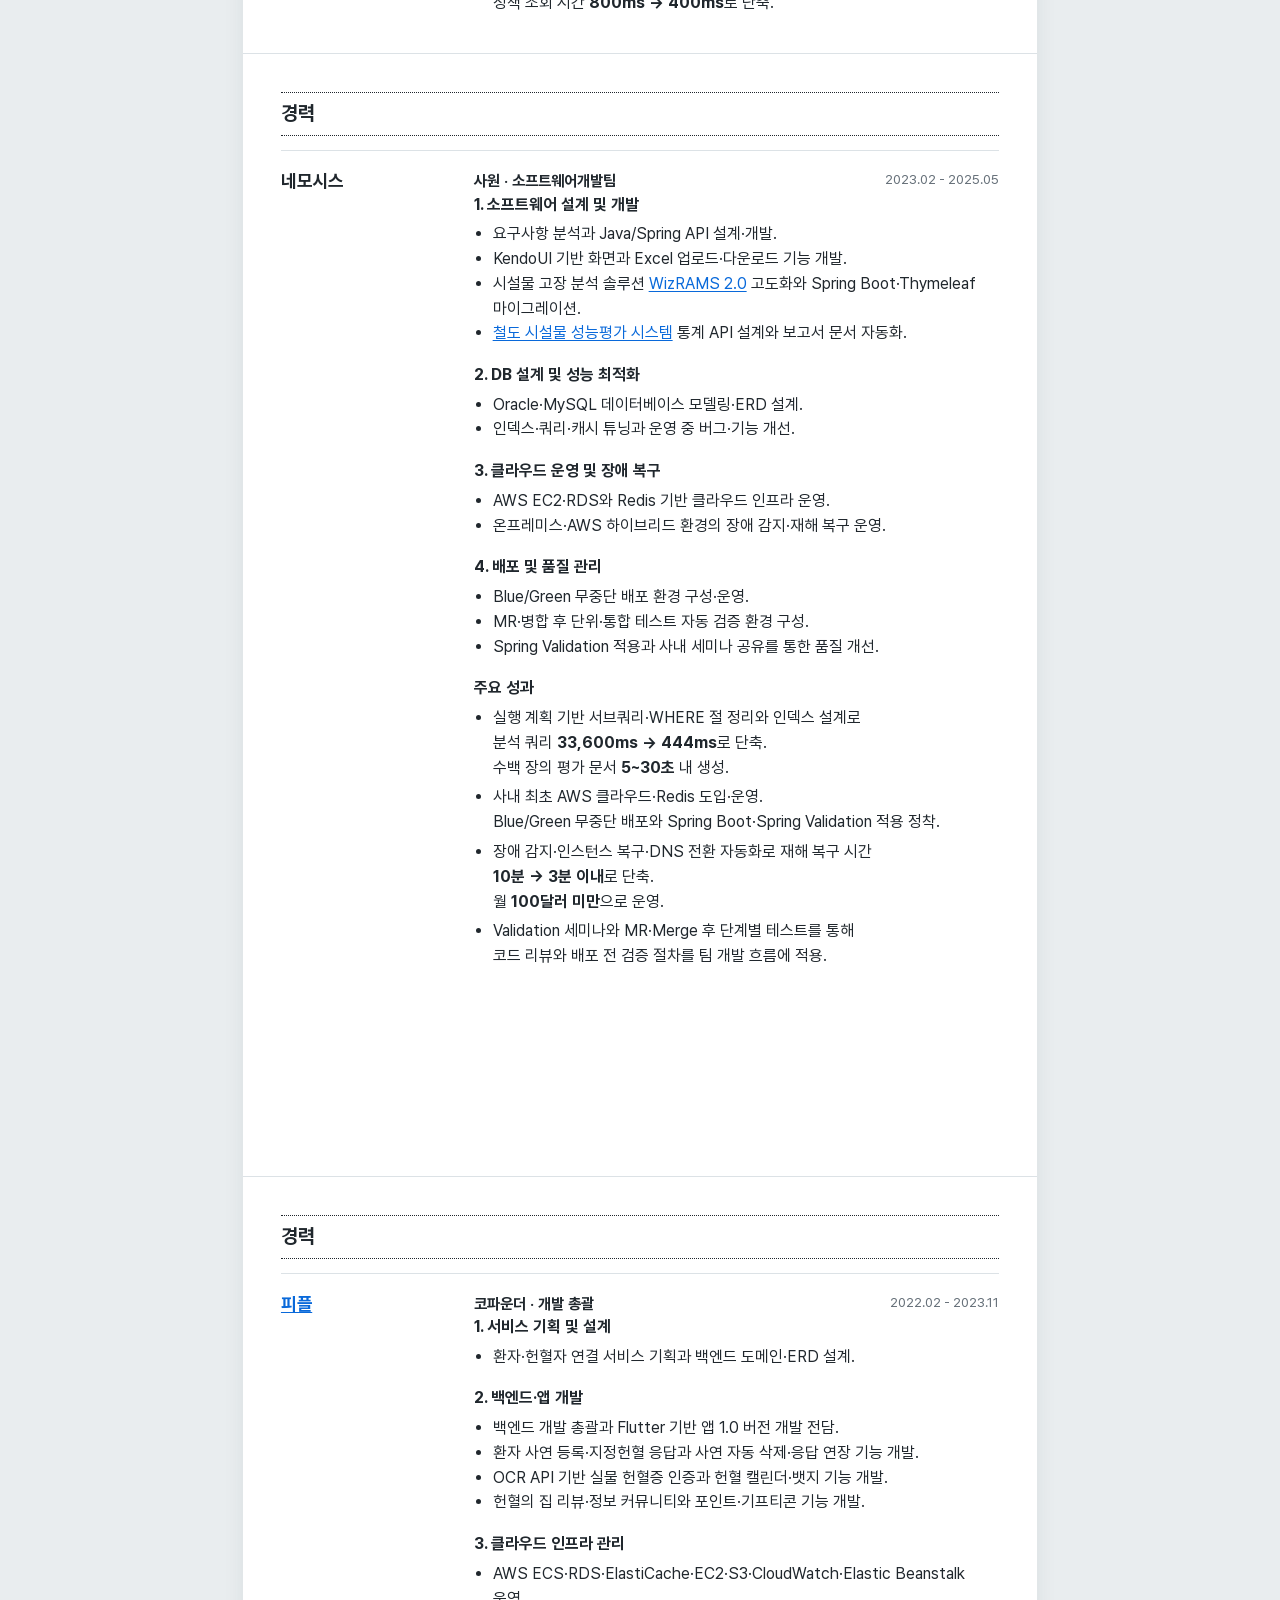
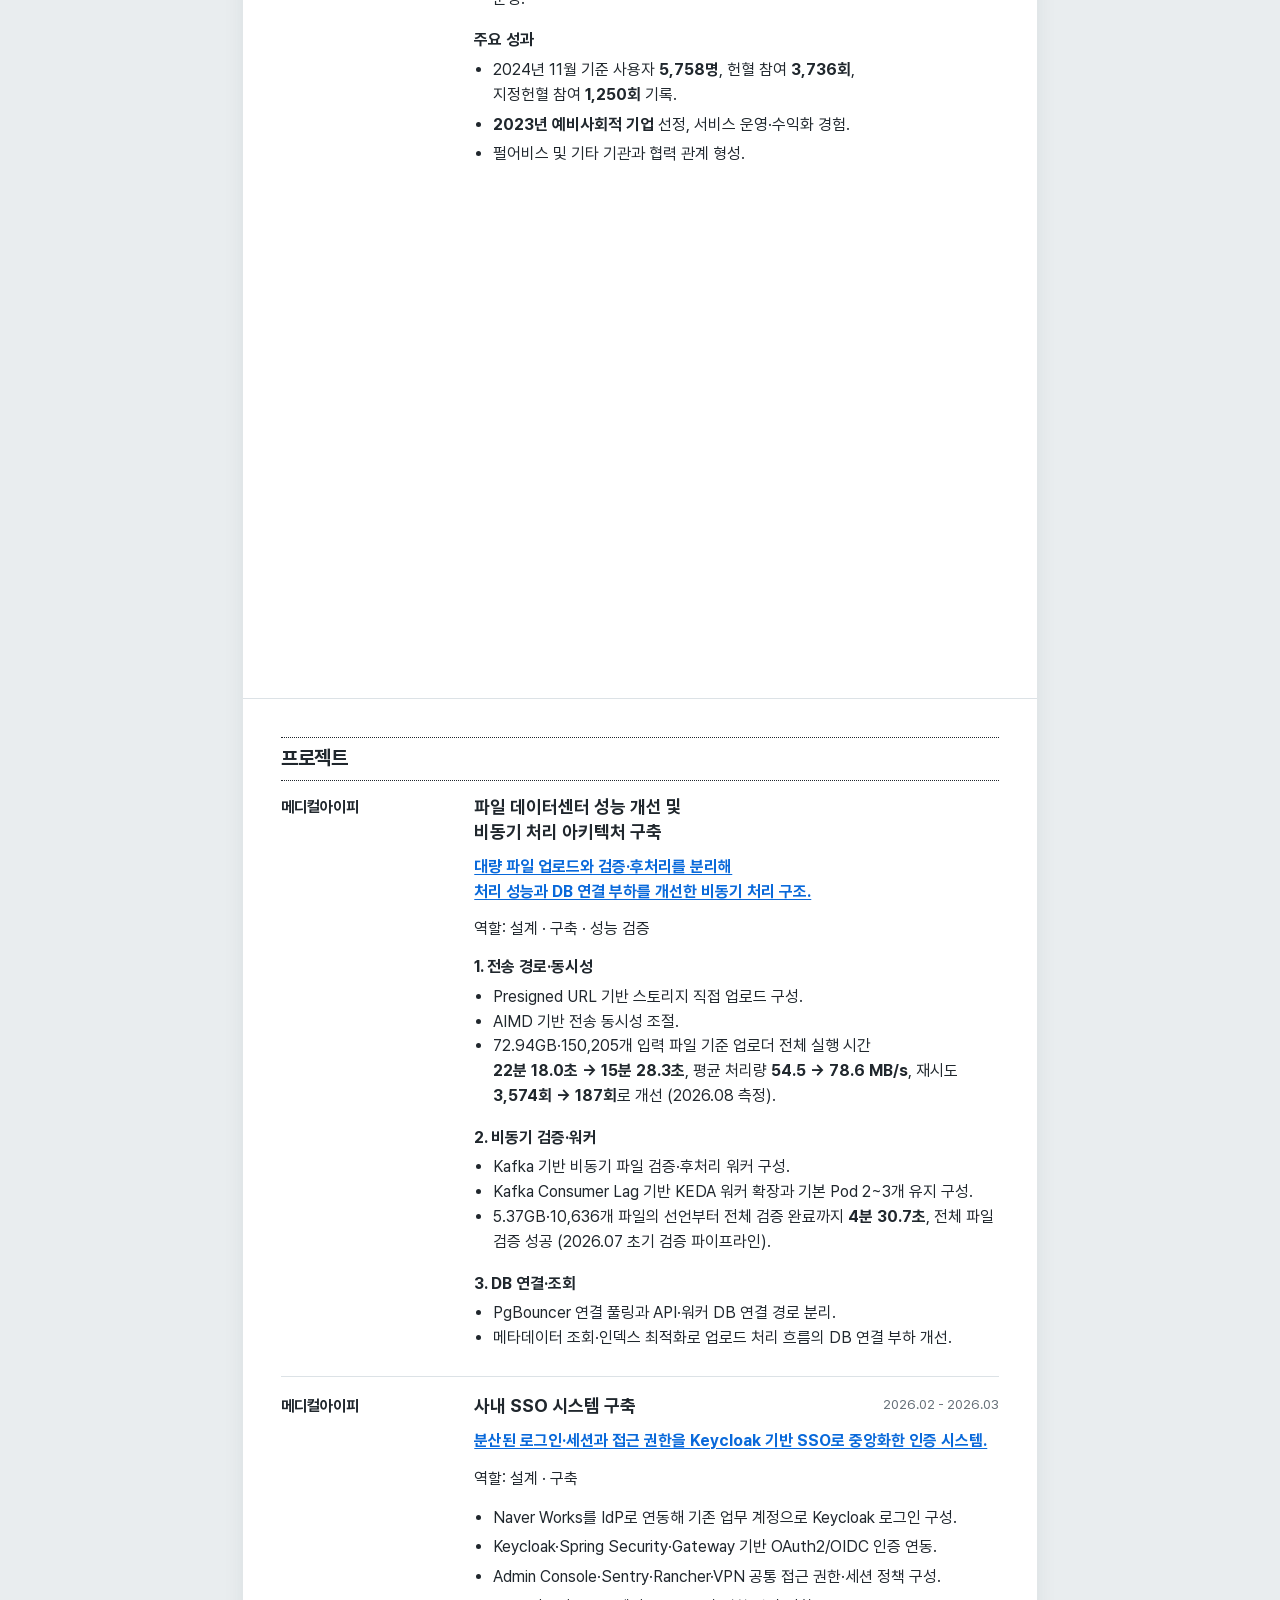
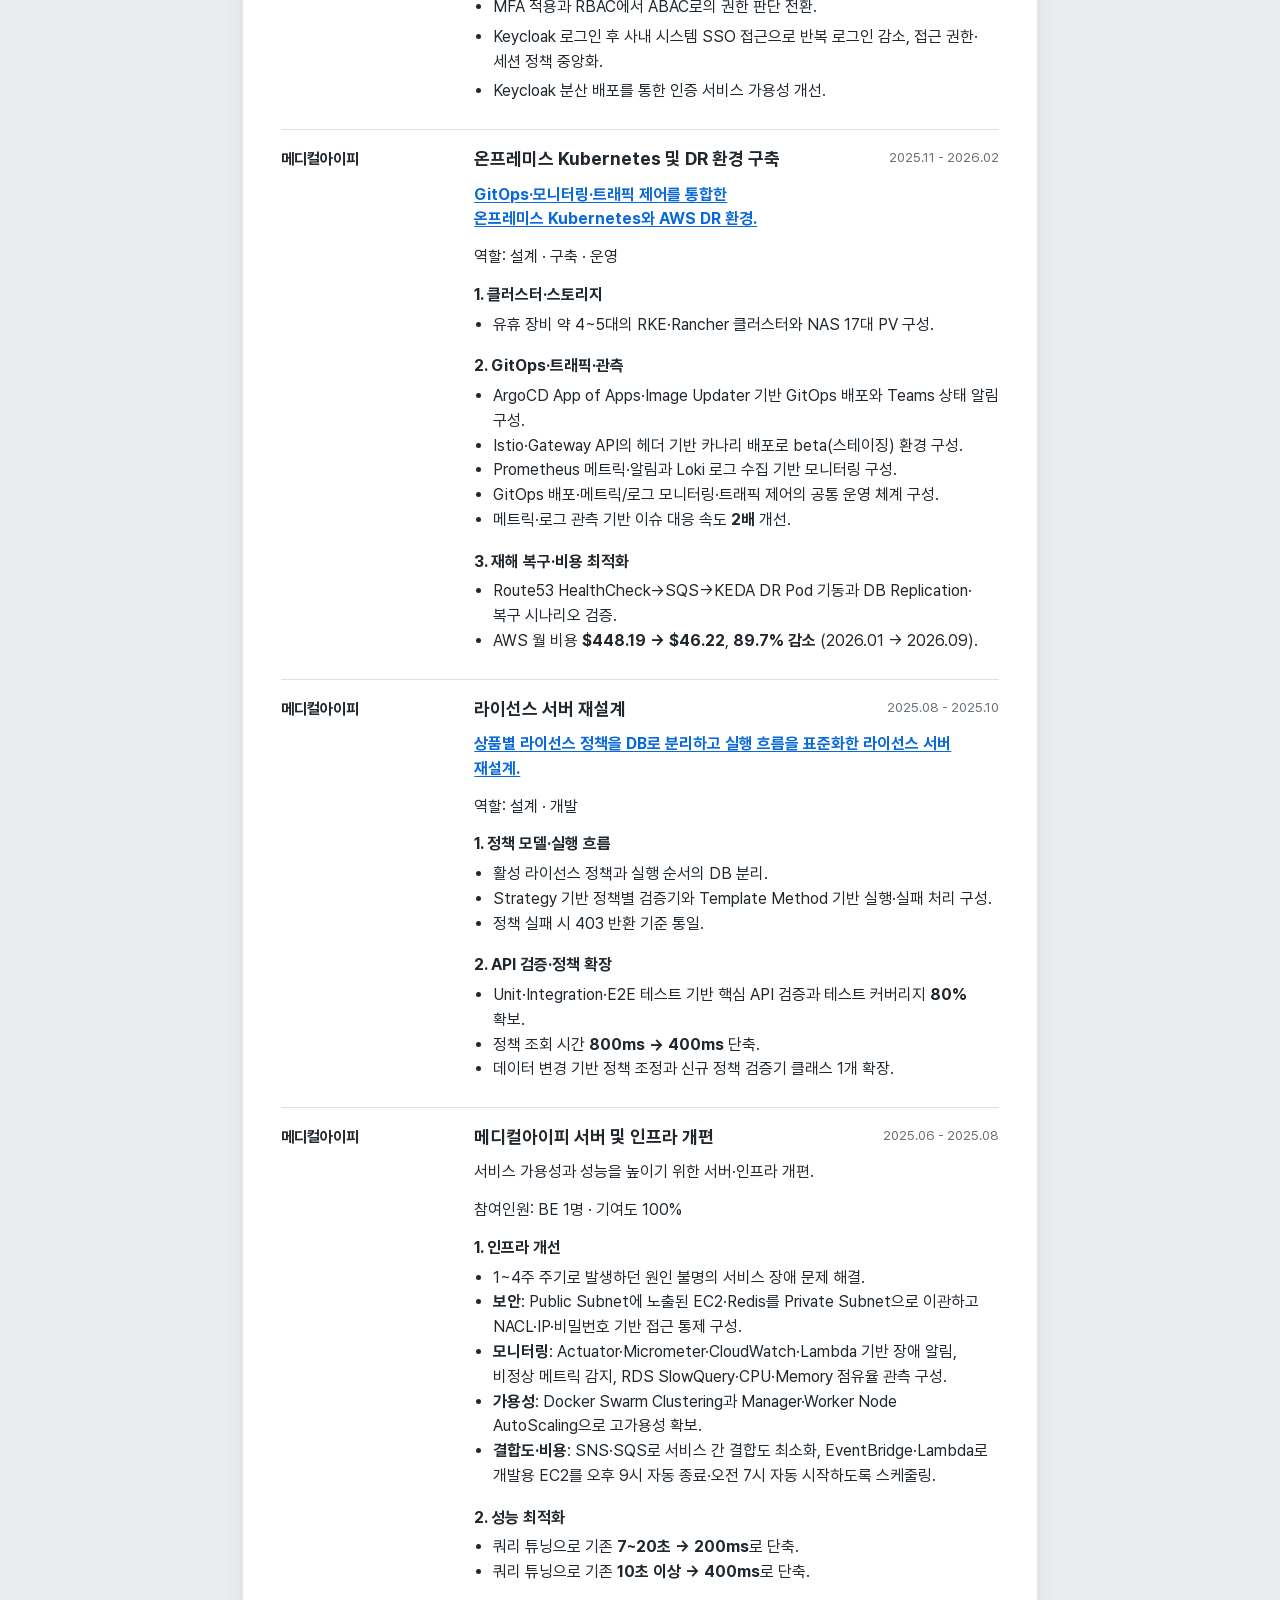
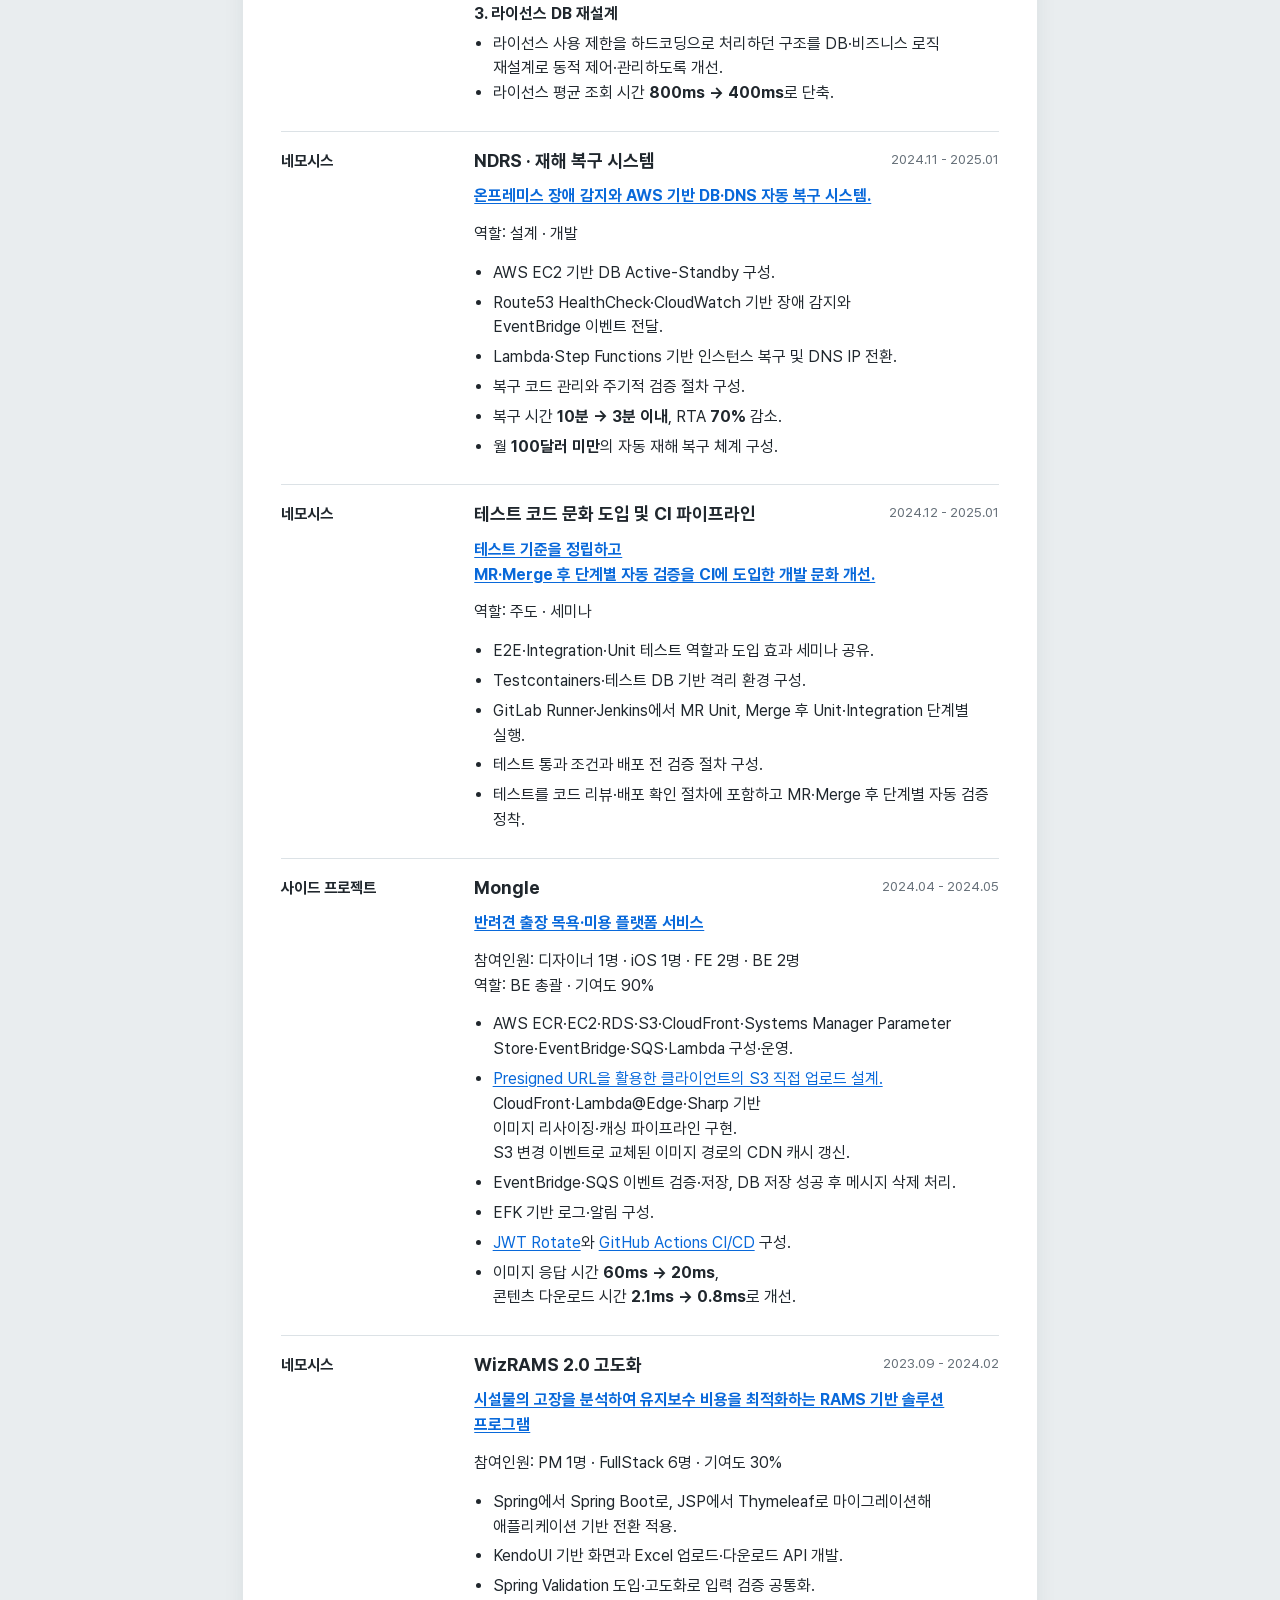
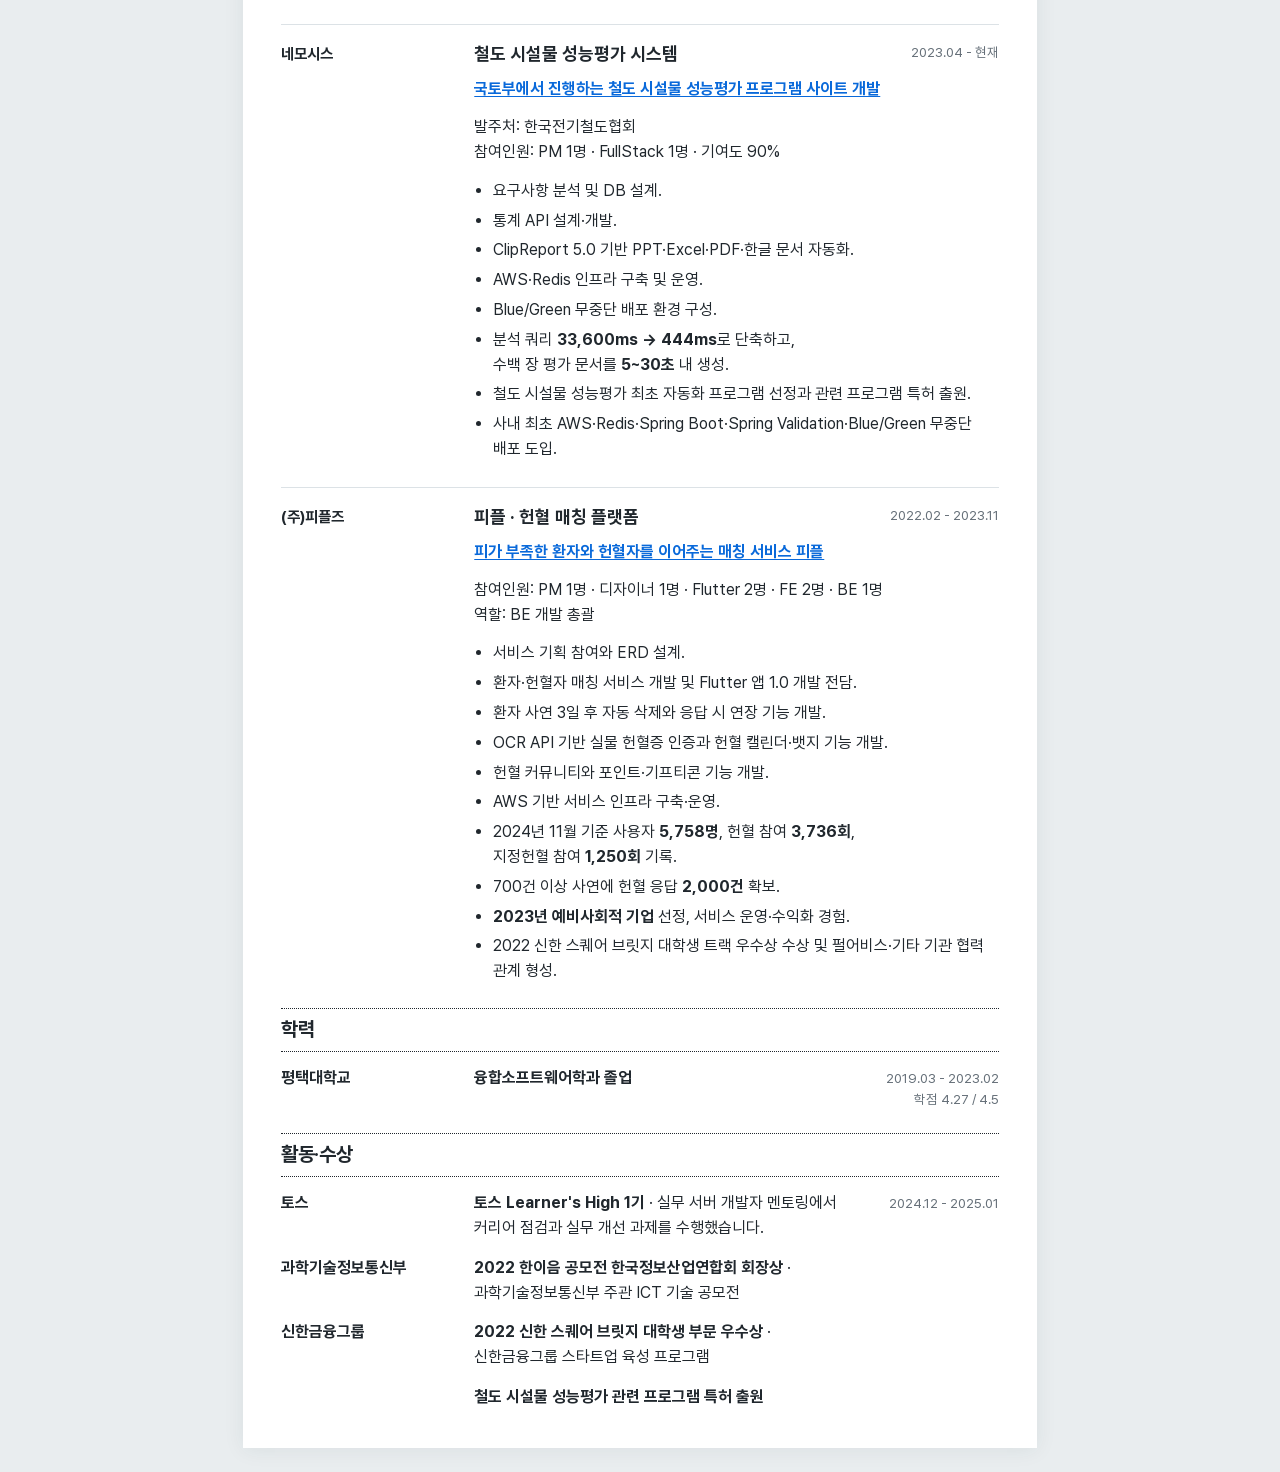
==== commit 8c4018af: "fix: 이력서 프로젝트 본문을 랠릿 구성에 맞게 정리 - 일괄적인 주요 업무·주요 성과 구분을 제거하고 프로젝트별 구현·개선 항목으로 재구성 - 소개 문장에 링크를 연결하고 참여" ====
--- a/resume.html
+++ b/resume.html
@@ -5,7 +5,7 @@
   <meta name="viewport" content="width=device-width,initial-scale=1">
   <meta name="color-scheme" content="light">
   <title>고지훈 · 소프트웨어 엔지니어 이력서</title>
-  <link rel="stylesheet" href="resume.css?v=resume-v17">
+  <link rel="stylesheet" href="resume.css?v=resume-v18">
 </head>
 <body>
 <main class="resume">
@@ -186,245 +186,230 @@
       <h2>프로젝트</h2>
       <article class="project">
         <div class="project-lead">
-        <header><span class="project-company">메디컬아이피</span><h3><a href="https://emibgo2.github.io/portfolio-site/#sys-01">파일 데이터센터 성능 개선 및<br>비동기 처리 아키텍처 구축</a></h3><span class="project-contribution">설계 · 구축 · 성능 검증</span></header>
-        <p class="project-summary">대량 파일 업로드와 검증·후처리를 분리해 처리 성능과 DB 연결 부하를 개선한 비동기 처리 구조.</p>
-        <div class="work-group">
-          <h4>주요 업무</h4>
+        <header><span class="project-company">메디컬아이피</span><h3>파일 데이터센터 성능 개선 및<br>비동기 처리 아키텍처 구축</h3></header>
+        <p class="project-summary"><a href="https://emibgo2.github.io/portfolio-site/#sys-01">대량 파일 업로드와 검증·후처리를 분리해<br>처리 성능과 DB 연결 부하를 개선한 비동기 처리 구조.</a></p>
+        <p class="project-contribution">역할: 설계 · 구축 · 성능 검증</p>
+        <div class="work-group">
+          <h4>1. 전송 경로·동시성</h4>
           <ul>
             <li>Presigned URL 기반 스토리지 직접 업로드 구성.</li>
+            <li>AIMD 기반 전송 동시성 조절.</li>
+            <li>72.94GB·150,205개 입력 파일 기준 업로더 전체 실행 시간 <strong>22분 18.0초 → 15분 28.3초</strong>, 평균 처리량 <strong>54.5 → 78.6 MB/s</strong>, 재시도 <strong>3,574회 → 187회</strong>로 개선 (2026.08 측정).</li>
+          </ul>
+        </div>
+        </div>
+        <div class="work-group">
+          <h4>2. 비동기 검증·워커</h4>
+          <ul>
             <li>Kafka 기반 비동기 파일 검증·후처리 워커 구성.</li>
             <li>Kafka Consumer Lag 기반 KEDA 워커 확장과 기본 Pod 2~3개 유지 구성.</li>
+            <li>5.37GB·10,636개 파일의 선언부터 전체 검증 완료까지 <strong>4분 30.7초</strong>, 전체 파일 검증 성공 (2026.07 초기 검증 파이프라인).</li>
+          </ul>
+        </div>
+        <div class="work-group">
+          <h4>3. DB 연결·조회</h4>
+          <ul>
             <li>PgBouncer 연결 풀링과 API·워커 DB 연결 경로 분리.</li>
-            <li>AIMD 기반 전송 동시성 조절과 메타데이터 조회·인덱스 최적화.</li>
-          </ul>
-        </div>
-        </div>
-        <h4 class="outcome-heading">주요 성과</h4>
-        <ul class="outcomes">
-          <li>72.94GB·150,205개 입력 파일 기준 업로더 전체 실행 시간 <strong>22분 18.0초 → 15분 28.3초</strong>, 평균 처리량 <strong>54.5 → 78.6 MB/s</strong>, 재시도 <strong>3,574회 → 187회</strong>로 개선 (2026.08 측정).</li>
-          <li>5.37GB·10,636개 파일의 선언부터 전체 검증 완료까지 <strong>4분 30.7초</strong>, 전체 파일 검증 성공 (2026.07 초기 검증 파이프라인).</li>
-        </ul>
-      </article>
-      <article class="project">
-        <div class="project-lead">
-        <header><span class="project-company">메디컬아이피</span><h3><a href="https://emibgo2.github.io/portfolio-site/#sys-02">사내 SSO 시스템 구축</a></h3><span class="project-period">2026.02 - 2026.03</span><span class="project-contribution">설계 · 구축</span></header>
-        <p class="project-summary">분산된 로그인·세션과 접근 권한을 Keycloak 기반 SSO로 중앙화한 인증 시스템.</p>
-        <div class="work-group">
-          <h4>주요 업무</h4>
-          <ul>
-            <li>Naver Works를 IdP로 연동해 기존 업무 계정으로 Keycloak 로그인 구성.</li>
-            <li>Keycloak·Spring Security·Gateway 기반 OAuth2/OIDC 인증 연동.</li>
-            <li>Admin Console·Sentry·Rancher·VPN 공통 접근 권한·세션 정책 구성.</li>
-            <li>MFA 적용과 RBAC에서 ABAC로의 권한 판단 전환, Keycloak 분산 배포.</li>
-          </ul>
-        </div>
-        </div>
-        <h4 class="outcome-heading">주요 성과</h4>
-        <ul class="outcomes">
-          <li>Keycloak 로그인 후 사내 시스템 SSO 접근 및 반복 로그인 감소.</li>
-          <li>사내 시스템 접근 권한·세션 정책 중앙화.</li>
+            <li>메타데이터 조회·인덱스 최적화로 업로드 처리 흐름의 DB 연결 부하 개선.</li>
+          </ul>
+        </div>
+      </article>
+      <article class="project">
+        <div class="project-lead">
+        <header><span class="project-company">메디컬아이피</span><h3>사내 SSO 시스템 구축</h3><span class="project-period">2026.02 - 2026.03</span></header>
+        <p class="project-summary"><a href="https://emibgo2.github.io/portfolio-site/#sys-02">분산된 로그인·세션과 접근 권한을 Keycloak 기반 SSO로 중앙화한 인증 시스템.</a></p>
+        <p class="project-contribution">역할: 설계 · 구축</p>
+        <ul class="project-list">
+          <li>Naver Works를 IdP로 연동해 기존 업무 계정으로 Keycloak 로그인 구성.</li>
+          <li>Keycloak·Spring Security·Gateway 기반 OAuth2/OIDC 인증 연동.</li>
+          <li>Admin Console·Sentry·Rancher·VPN 공통 접근 권한·세션 정책 구성.</li>
+          <li>MFA 적용과 RBAC에서 ABAC로의 권한 판단 전환.</li>
+          <li>Keycloak 로그인 후 사내 시스템 SSO 접근으로 반복 로그인 감소, 접근 권한·세션 정책 중앙화.</li>
           <li>Keycloak 분산 배포를 통한 인증 서비스 가용성 개선.</li>
         </ul>
-      </article>
-      <article class="project">
-        <div class="project-lead">
-        <header><span class="project-company">메디컬아이피</span><h3><a href="https://emibgo2.github.io/portfolio-site/#sys-03">온프레미스 Kubernetes 및 DR 환경 구축</a></h3><span class="project-period">2025.11 - 2026.02</span><span class="project-contribution">설계 · 구축 · 운영</span></header>
-        <p class="project-summary">GitOps·모니터링·트래픽 제어를 통합한 온프레미스 Kubernetes와 AWS DR 환경.</p>
-        <div class="work-group">
-          <h4>주요 업무</h4>
+        </div>
+      </article>
+      <article class="project">
+        <div class="project-lead">
+        <header><span class="project-company">메디컬아이피</span><h3>온프레미스 Kubernetes 및 DR 환경 구축</h3><span class="project-period">2025.11 - 2026.02</span></header>
+        <p class="project-summary"><a href="https://emibgo2.github.io/portfolio-site/#sys-03">GitOps·모니터링·트래픽 제어를 통합한<br>온프레미스 Kubernetes와 AWS DR 환경.</a></p>
+        <p class="project-contribution">역할: 설계 · 구축 · 운영</p>
+        <div class="work-group">
+          <h4>1. 클러스터·스토리지</h4>
           <ul>
             <li>유휴 장비 약 4~5대의 RKE·Rancher 클러스터와 NAS 17대 PV 구성.</li>
+          </ul>
+        </div>
+        </div>
+        <div class="work-group">
+          <h4>2. GitOps·트래픽·관측</h4>
+          <ul>
             <li>ArgoCD App of Apps·Image Updater 기반 GitOps 배포와 Teams 상태 알림 구성.</li>
             <li>Istio·Gateway API의 헤더 기반 카나리 배포로 beta(스테이징) 환경 구성.</li>
             <li>Prometheus 메트릭·알림과 Loki 로그 수집 기반 모니터링 구성.</li>
+            <li>GitOps 배포·메트릭/로그 모니터링·트래픽 제어의 공통 운영 체계 구성.</li>
+            <li>메트릭·로그 관측 기반 이슈 대응 속도 <strong>2배</strong> 개선.</li>
+          </ul>
+        </div>
+        <div class="work-group">
+          <h4>3. 재해 복구·비용 최적화</h4>
+          <ul>
             <li>Route53 HealthCheck→SQS→KEDA DR Pod 기동과 DB Replication·복구 시나리오 검증.</li>
-          </ul>
-        </div>
-        </div>
-        <h4 class="outcome-heading">주요 성과</h4>
-        <ul class="outcomes">
-          <li>GitOps 배포·메트릭/로그 모니터링·트래픽 제어의 공통 운영 체계 구성.</li>
-          <li>메트릭·로그 관측 기반 이슈 대응 속도 <strong>2배</strong> 개선.</li>
-          <li>AWS 월 비용 <strong>$448.19 → $46.22</strong>, <strong>89.7% 감소</strong> (2026.01 → 2026.09).</li>
-        </ul>
-      </article>
-      <article class="project">
-        <div class="project-lead">
-        <header><span class="project-company">메디컬아이피</span><h3><a href="https://emibgo2.github.io/portfolio-site/#sys-04">라이선스 서버 재설계</a></h3><span class="project-period">2025.08 - 2025.10</span><span class="project-contribution">설계 · 개발</span></header>
-        <p class="project-summary">상품별 라이선스 정책을 DB로 분리하고 실행 흐름을 표준화한 라이선스 서버 재설계.</p>
-        <div class="work-group">
-          <h4>주요 업무</h4>
+            <li>AWS 월 비용 <strong>$448.19 → $46.22</strong>, <strong>89.7% 감소</strong> (2026.01 → 2026.09).</li>
+          </ul>
+        </div>
+      </article>
+      <article class="project">
+        <div class="project-lead">
+        <header><span class="project-company">메디컬아이피</span><h3>라이선스 서버 재설계</h3><span class="project-period">2025.08 - 2025.10</span></header>
+        <p class="project-summary"><a href="https://emibgo2.github.io/portfolio-site/#sys-04">상품별 라이선스 정책을 DB로 분리하고 실행 흐름을 표준화한 라이선스 서버 재설계.</a></p>
+        <p class="project-contribution">역할: 설계 · 개발</p>
+        <div class="work-group">
+          <h4>1. 정책 모델·실행 흐름</h4>
           <ul>
             <li>활성 라이선스 정책과 실행 순서의 DB 분리.</li>
             <li>Strategy 기반 정책별 검증기와 Template Method 기반 실행·실패 처리 구성.</li>
             <li>정책 실패 시 403 반환 기준 통일.</li>
-            <li>Unit·Integration·E2E 테스트 기반 핵심 API 검증.</li>
-          </ul>
-        </div>
-        </div>
-        <h4 class="outcome-heading">주요 성과</h4>
-        <ul class="outcomes">
-          <li>정책 조회 시간 <strong>800ms → 400ms</strong> 단축.</li>
-          <li>핵심 API 테스트 커버리지 <strong>80%</strong> 확보.</li>
-          <li>데이터 변경 기반 정책 조정과 신규 정책 검증기 클래스 1개 확장.</li>
-        </ul>
-      </article>
-      <article class="project">
-        <div class="project-lead">
-        <header><span class="project-company">메디컬아이피</span><h3>메디컬아이피 서버 및 인프라 개편</h3><span class="project-period">2025.06 - 2025.08</span><span class="project-contribution">BE 1명 · 기여도 100%</span></header>
+          </ul>
+        </div>
+        </div>
+        <div class="work-group">
+          <h4>2. API 검증·정책 확장</h4>
+          <ul>
+            <li>Unit·Integration·E2E 테스트 기반 핵심 API 검증과 테스트 커버리지 <strong>80%</strong> 확보.</li>
+            <li>정책 조회 시간 <strong>800ms → 400ms</strong> 단축.</li>
+            <li>데이터 변경 기반 정책 조정과 신규 정책 검증기 클래스 1개 확장.</li>
+          </ul>
+        </div>
+      </article>
+      <article class="project">
+        <div class="project-lead">
+        <header><span class="project-company">메디컬아이피</span><h3>메디컬아이피 서버 및 인프라 개편</h3><span class="project-period">2025.06 - 2025.08</span></header>
         <p class="project-summary">서비스 가용성과 성능을 높이기 위한 서버·인프라 개편.</p>
-        <div class="work-group">
-          <h4>주요 업무</h4>
-          <ul>
-            <li>EC2·Redis를 Private Subnet으로 이관하고 NACL·IP·비밀번호 기반 접근 보안 구성.</li>
-            <li>Actuator·Micrometer·CloudWatch·Lambda 기반 모니터링·장애 알림 구성.</li>
-            <li>개발용 EC2 자동 종료·시작 스케줄링으로 개발 환경 비용 최적화.</li>
-            <li>라이선스 DB 재설계와 정책 동적 제어 시스템 개발.</li>
-            <li>인덱스·쿼리 튜닝을 통한 조회 성능 개선.</li>
-          </ul>
-        </div>
-        </div>
-        <h4 class="outcome-heading">주요 성과</h4>
-        <ul class="outcomes">
-          <li>쿼리 튜닝으로 기존 <strong>7~20초 → 200ms</strong>로 단축.</li>
-          <li>쿼리 튜닝으로 기존 <strong>10초 이상 → 400ms</strong>로 단축.</li>
-          <li>라이선스 평균 조회 시간 <strong>800ms → 400ms</strong>로 단축.</li>
-        </ul>
-      </article>
-      <article class="project">
-        <div class="project-lead">
-        <header><span class="project-company">네모시스</span><h3><a href="https://emibgo2.github.io/portfolio-site/#sys-05">NDRS · 재해 복구 시스템</a></h3><span class="project-period">2024.11 - 2025.01</span><span class="project-contribution">설계 · 개발</span></header>
-        <p class="project-summary">온프레미스 장애 감지와 AWS 기반 DB·DNS 자동 복구 시스템.</p>
-        <div class="work-group">
-          <h4>주요 업무</h4>
-          <ul>
+        <p class="project-contribution">참여인원: BE 1명 · 기여도 100%</p>
+        <div class="work-group">
+          <h4>1. 인프라 개선</h4>
+          <ul>
+            <li>1~4주 주기로 발생하던 원인 불명의 서비스 장애 문제 해결.</li>
+            <li><b>보안</b>: Public Subnet에 노출된 EC2·Redis를 Private Subnet으로 이관하고 NACL·IP·비밀번호 기반 접근 통제 구성.</li>
+            <li><b>모니터링</b>: Actuator·Micrometer·CloudWatch·Lambda 기반 장애 알림, 비정상 메트릭 감지, RDS SlowQuery·CPU·Memory 점유율 관측 구성.</li>
+            <li><b>가용성</b>: Docker Swarm Clustering과 Manager·Worker Node AutoScaling으로 고가용성 확보.</li>
+            <li><b>결합도·비용</b>: SNS·SQS로 서비스 간 결합도 최소화, EventBridge·Lambda로 개발용 EC2를 오후 9시 자동 종료·오전 7시 자동 시작하도록 스케줄링.</li>
+          </ul>
+        </div>
+        </div>
+        <div class="work-group">
+          <h4>2. 성능 최적화</h4>
+          <ul>
+            <li>쿼리 튜닝으로 기존 <strong>7~20초 → 200ms</strong>로 단축.</li>
+            <li>쿼리 튜닝으로 기존 <strong>10초 이상 → 400ms</strong>로 단축.</li>
+          </ul>
+        </div>
+        <div class="work-group">
+          <h4>3. 라이선스 DB 재설계</h4>
+          <ul>
+            <li>라이선스 사용 제한을 하드코딩으로 처리하던 구조를 DB·비즈니스 로직 재설계로 동적 제어·관리하도록 개선.</li>
+            <li>라이선스 평균 조회 시간 <strong>800ms → 400ms</strong>로 단축.</li>
+          </ul>
+        </div>
+      </article>
+      <article class="project">
+        <div class="project-lead">
+        <header><span class="project-company">네모시스</span><h3>NDRS · 재해 복구 시스템</h3><span class="project-period">2024.11 - 2025.01</span></header>
+        <p class="project-summary"><a href="https://emibgo2.github.io/portfolio-site/#sys-05">온프레미스 장애 감지와 AWS 기반 DB·DNS 자동 복구 시스템.</a></p>
+        <p class="project-contribution">역할: 설계 · 개발</p>
+        <ul class="project-list">
             <li>AWS EC2 기반 DB Active-Standby 구성.</li>
-            <li>Route53 HealthCheck·CloudWatch 기반 장애 감지와 EventBridge 이벤트 전달.</li>
+            <li>Route53 HealthCheck·CloudWatch 기반 장애 감지와<br>EventBridge 이벤트 전달.</li>
             <li>Lambda·Step Functions 기반 인스턴스 복구 및 DNS IP 전환.</li>
             <li>복구 코드 관리와 주기적 검증 절차 구성.</li>
-          </ul>
-        </div>
-        </div>
-        <h4 class="outcome-heading">주요 성과</h4>
-        <ul class="outcomes">
-          <li>복구 시간 <strong>10분 → 3분 이내</strong>, RTA <strong>70%</strong> 감소.</li>
-          <li>월 <strong>100달러 미만</strong>의 자동 재해 복구 체계 구성.</li>
-        </ul>
-      </article>
-      <article class="project">
-        <div class="project-lead">
-        <header><span class="project-company">네모시스</span><h3><a href="https://emibgo2.github.io/portfolio-site/#sys-07">테스트 코드 문화 도입 및 CI 파이프라인</a></h3><span class="project-period">2024.12 - 2025.01</span><span class="project-contribution">주도 · 세미나</span></header>
-        <p class="project-summary">테스트 기준을 정립하고 MR·Merge 후 단계별 자동 검증을 CI에 도입한 개발 문화 개선.</p>
-        <div class="work-group">
-          <h4>주요 업무</h4>
-          <ul>
+            <li>복구 시간 <strong>10분 → 3분 이내</strong>, RTA <strong>70%</strong> 감소.</li>
+            <li>월 <strong>100달러 미만</strong>의 자동 재해 복구 체계 구성.</li>
+        </ul>
+        </div>
+      </article>
+      <article class="project">
+        <div class="project-lead">
+        <header><span class="project-company">네모시스</span><h3>테스트 코드 문화 도입 및 CI 파이프라인</h3><span class="project-period">2024.12 - 2025.01</span></header>
+        <p class="project-summary"><a href="https://emibgo2.github.io/portfolio-site/#sys-07">테스트 기준을 정립하고<br>MR·Merge 후 단계별 자동 검증을 CI에 도입한 개발 문화 개선.</a></p>
+        <p class="project-contribution">역할: 주도 · 세미나</p>
+        <ul class="project-list">
             <li>E2E·Integration·Unit 테스트 역할과 도입 효과 세미나 공유.</li>
             <li>Testcontainers·테스트 DB 기반 격리 환경 구성.</li>
             <li>GitLab Runner·Jenkins에서 MR Unit, Merge 후 Unit·Integration 단계별 실행.</li>
             <li>테스트 통과 조건과 배포 전 검증 절차 구성.</li>
-          </ul>
-        </div>
-        </div>
-        <h4 class="outcome-heading">주요 성과</h4>
-        <ul class="outcomes">
-          <li>테스트를 코드 리뷰·배포 확인 절차에 포함.</li>
-          <li>MR·Merge 후 단계별 자동 검증 정착.</li>
-        </ul>
-      </article>
-      <article class="project">
-        <div class="project-lead">
-        <header><span class="project-company">사이드 프로젝트</span><h3><a href="https://github.com/PBTP/mongle-server">Mongle · 반려견 출장 목욕·미용 플랫폼</a></h3><span class="project-period">2024.04 - 2024.05</span><span class="project-contribution">6인 팀 · BE 총괄 · 기여도 90%</span></header>
-        <div class="work-group">
-          <h4>설계·개발</h4>
-          <ul>
-            <li><a href="https://hoonco.tistory.com/46">Presigned URL을 활용한 클라이언트의 S3 직접 업로드 설계.</a><br>CloudFront·Lambda@Edge·Sharp 기반 이미지 리사이징·캐싱 파이프라인 구현.<br>S3 변경 이벤트로 교체된 이미지 경로의 CDN 캐시 갱신.</li>
-            <li>EventBridge·SQS 이벤트 검증·저장, DB 저장 성공 후 메시지 삭제 처리.</li>
-          </ul>
-        </div>
-        </div>
-        <div class="work-group">
-          <h4>인프라·운영</h4>
-          <ul>
-            <li>AWS ECR·EC2·RDS·S3·CloudFront·Systems Manager Parameter Store·EventBridge·SQS·Lambda 구성·운영.</li>
-            <li>EFK 기반 로그·알림 구성.</li>
-          </ul>
-        </div>
-        <div class="work-group">
-          <h4>인증·배포 관리</h4>
-          <ul>
-            <li><a href="https://github.com/PBTP/mongle-server/pull/6">JWT Rotate</a>와 <a href="https://github.com/PBTP/mongle-server/pull/1">GitHub Actions CI/CD</a> 구성.</li>
-          </ul>
-        </div>
-        <h4 class="outcome-heading">주요 성과</h4>
-        <ul class="outcomes">
+            <li>테스트를 코드 리뷰·배포 확인 절차에 포함하고 MR·Merge 후 단계별 자동 검증 정착.</li>
+        </ul>
+        </div>
+      </article>
+      <article class="project">
+        <div class="project-lead">
+        <header><span class="project-company">사이드 프로젝트</span><h3>Mongle</h3><span class="project-period">2024.04 - 2024.05</span></header>
+        <p class="project-summary"><a href="https://github.com/PBTP/mongle-server">반려견 출장 목욕·미용 플랫폼 서비스</a></p>
+        <p class="project-contribution">참여인원: 디자이너 1명 · iOS 1명 · FE 2명 · BE 2명<br>역할: BE 총괄 · 기여도 90%</p>
+        <ul class="project-list">
+          <li>AWS ECR·EC2·RDS·S3·CloudFront·Systems Manager Parameter Store·EventBridge·SQS·Lambda 구성·운영.</li>
+          <li><a href="https://hoonco.tistory.com/46">Presigned URL을 활용한 클라이언트의 S3 직접 업로드 설계.</a><br>CloudFront·Lambda@Edge·Sharp 기반<br>이미지 리사이징·캐싱 파이프라인 구현.<br>S3 변경 이벤트로 교체된 이미지 경로의 CDN 캐시 갱신.</li>
+        </ul>
+        </div>
+        <ul class="project-list">
+          <li>EventBridge·SQS 이벤트 검증·저장, DB 저장 성공 후 메시지 삭제 처리.</li>
+          <li>EFK 기반 로그·알림 구성.</li>
+          <li><a href="https://github.com/PBTP/mongle-server/pull/6">JWT Rotate</a>와 <a href="https://github.com/PBTP/mongle-server/pull/1">GitHub Actions CI/CD</a> 구성.</li>
           <li>이미지 응답 시간 <strong>60ms → 20ms</strong>,<br>콘텐츠 다운로드 시간 <strong>2.1ms → 0.8ms</strong>로 개선.</li>
         </ul>
       </article>
       <article class="project">
         <div class="project-lead">
-        <header><span class="project-company">네모시스</span><h3><a href="https://rams2.nemosys.ai/">WizRAMS 2.0 고도화</a></h3><span class="project-period">2023.09 - 2024.02</span><span class="project-contribution">PM 1명 · FullStack 6명 · 기여도 30%</span></header>
-        <p class="project-summary">시설물 고장을 분석해 유지보수 비용을 최적화하는 RAMS 기반 솔루션.</p>
-        <div class="work-group">
-          <h4>주요 업무</h4>
-          <ul>
-            <li>Spring에서 Spring Boot로 마이그레이션.</li>
-            <li>JSP에서 Thymeleaf로 마이그레이션.</li>
-            <li>KendoUI 기반 화면과 Excel 업로드·다운로드 API 개발.</li>
-            <li>Spring Validation 도입 및 고도화.</li>
-          </ul>
-        </div>
-        </div>
-        <h4 class="outcome-heading">주요 성과</h4>
-        <ul class="outcomes">
-          <li>Spring Boot·Thymeleaf 전환 적용.</li>
-          <li>Spring Validation 도입·고도화를 통한 입력 검증 공통화.</li>
-        </ul>
-      </article>
-      <article class="project">
-        <div class="project-lead">
-        <header><span class="project-company">네모시스</span><h3><a href="https://rfpe.nemosys.ai/">철도 시설물 성능평가 시스템</a></h3><span class="project-period">2023.04 - 현재</span><span class="project-contribution">발주처 한국전기철도협회 · PM 1명 · FullStack 1명 · 기여도 90%</span></header>
-        <p class="project-summary">철도 시설물 성능평가를 위한 웹 시스템 개발.</p>
-        <div class="work-group">
-          <h4>주요 업무</h4>
-          <ul>
+        <header><span class="project-company">네모시스</span><h3>WizRAMS 2.0 고도화</h3><span class="project-period">2023.09 - 2024.02</span></header>
+        <p class="project-summary"><a href="https://rams2.nemosys.ai/">시설물의 고장을 분석하여 유지보수 비용을 최적화하는 RAMS 기반 솔루션 프로그램</a></p>
+        <p class="project-contribution">참여인원: PM 1명 · FullStack 6명 · 기여도 30%</p>
+        <ul class="project-list">
+          <li>Spring에서 Spring Boot로, JSP에서 Thymeleaf로 마이그레이션해 애플리케이션 기반 전환 적용.</li>
+          <li>KendoUI 기반 화면과 Excel 업로드·다운로드 API 개발.</li>
+          <li>Spring Validation 도입·고도화로 입력 검증 공통화.</li>
+        </ul>
+        </div>
+      </article>
+      <article class="project">
+        <div class="project-lead">
+        <header><span class="project-company">네모시스</span><h3>철도 시설물 성능평가 시스템</h3><span class="project-period">2023.04 - 현재</span></header>
+        <p class="project-summary"><a href="https://rfpe.nemosys.ai/">국토부에서 진행하는 철도 시설물 성능평가 프로그램 사이트 개발</a></p>
+        <p class="project-contribution">발주처: 한국전기철도협회<br>참여인원: PM 1명 · FullStack 1명 · 기여도 90%</p>
+        <ul class="project-list">
             <li>요구사항 분석 및 DB 설계.</li>
             <li>통계 API 설계·개발.</li>
             <li>ClipReport 5.0 기반 PPT·Excel·PDF·한글 문서 자동화.</li>
-            <li>AWS·Redis 인프라 구축 및 운영.</li>
-            <li>Blue/Green 무중단 배포 환경 구성.</li>
-          </ul>
-        </div>
-        </div>
-        <h4 class="outcome-heading">주요 성과</h4>
-        <ul class="outcomes">
-          <li>분석 쿼리 <strong>33,600ms → 444ms</strong>로 단축, 수백 장 평가 문서 <strong>5~30초</strong> 내 생성.</li>
+        </ul>
+        </div>
+        <ul class="project-list">
+          <li>AWS·Redis 인프라 구축 및 운영.</li>
+          <li>Blue/Green 무중단 배포 환경 구성.</li>
+          <li>분석 쿼리 <strong>33,600ms → 444ms</strong>로 단축하고,<br>수백 장 평가 문서를 <strong>5~30초</strong> 내 생성.</li>
+          <li>철도 시설물 성능평가 최초 자동화 프로그램 선정과 관련 프로그램 특허 출원.</li>
           <li>사내 최초 AWS·Redis·Spring Boot·Spring Validation·Blue/Green 무중단 배포 도입.</li>
-          <li>철도 시설물 성능평가 관련 프로그램 특허 출원.</li>
-        </ul>
-      </article>
-      <article class="project">
-        <div class="project-lead">
-        <header><span class="project-company">(주)피플즈</span><h3><a href="https://pple.link/">피플 · 헌혈 매칭 플랫폼</a></h3><span class="project-period">2022.02 - 2023.11</span><span class="project-contribution">PM 1명 · 디자이너 1명 · Flutter 2명 · FE 2명 · BE 1명 · BE 개발 총괄</span></header>
-        <p class="project-summary">피가 부족한 환자와 헌혈자를 연결하는 매칭 서비스.</p>
-        <div class="work-group">
-          <h4>주요 업무</h4>
-          <ul>
+        </ul>
+      </article>
+      <article class="project">
+        <div class="project-lead">
+        <header><span class="project-company">(주)피플즈</span><h3>피플 · 헌혈 매칭 플랫폼</h3><span class="project-period">2022.02 - 2023.11</span></header>
+        <p class="project-summary"><a href="https://pple.link/">피가 부족한 환자와 헌혈자를 이어주는 매칭 서비스 피플</a></p>
+        <p class="project-contribution">참여인원: PM 1명 · 디자이너 1명 · Flutter 2명 · FE 2명 · BE 1명<br>역할: BE 개발 총괄</p>
+        <ul class="project-list">
             <li>서비스 기획 참여와 ERD 설계.</li>
-            <li>환자·헌혈자 매칭 서비스 및 Flutter 앱 1.0 개발 전담.</li>
+            <li>환자·헌혈자 매칭 서비스 개발 및 Flutter 앱 1.0 개발 전담.</li>
+          </ul>
+        </div>
+        <ul class="project-list">
             <li>환자 사연 3일 후 자동 삭제와 응답 시 연장 기능 개발.</li>
             <li>OCR API 기반 실물 헌혈증 인증과 헌혈 캘린더·뱃지 기능 개발.</li>
             <li>헌혈 커뮤니티와 포인트·기프티콘 기능 개발.</li>
             <li>AWS 기반 서비스 인프라 구축·운영.</li>
-          </ul>
-        </div>
-        </div>
-        <h4 class="outcome-heading">주요 성과</h4>
-        <ul class="outcomes">
-          <li>2024년 11월 기준 사용자 <strong>5,758명</strong>, 헌혈 참여 <strong>3,736회</strong>,<br>지정헌혈 참여 <strong>1,250회</strong> 기록.</li>
-          <li>700건 이상 사연에 헌혈 응답 <strong>2,000건</strong> 확보.</li>
-          <li><strong>2023년 예비사회적 기업</strong> 선정, 서비스 운영·수익화 경험.</li>
-          <li>2022 신한 스퀘어 브릿지 대학생 트랙 우수상 수상 및 펄어비스·기타 기관 협력 관계 형성.</li>
-        </ul>
+            <li>2024년 11월 기준 사용자 <strong>5,758명</strong>, 헌혈 참여 <strong>3,736회</strong>,<br>지정헌혈 참여 <strong>1,250회</strong> 기록.</li>
+            <li>700건 이상 사연에 헌혈 응답 <strong>2,000건</strong> 확보.</li>
+            <li><strong>2023년 예비사회적 기업</strong> 선정, 서비스 운영·수익화 경험.</li>
+            <li>2022 신한 스퀘어 브릿지 대학생 트랙 우수상 수상 및 펄어비스·기타 기관 협력 관계 형성.</li>
+          </ul>
       </article>
     </section>
 
--- a/resume.css
+++ b/resume.css
@@ -210,7 +210,7 @@
 }
 .project-company{
   grid-column:1;
-  grid-row:1 / span 2;
+  grid-row:1;
   font-size:11.5pt;
   font-weight:700;
 }
@@ -229,10 +229,9 @@
   white-space:nowrap;
 }
 .project-contribution{
-  grid-column:2;
-  grid-row:2;
-  color:var(--muted);
-  font-size:10pt;
+  margin-bottom:14px;
+  color:var(--text);
+  font-size:12pt;
 }
 .project-lead > :not(header),
 .project > :not(.project-lead){
@@ -240,13 +239,17 @@
   min-width:0;
 }
 .project-summary{margin:0 0 13px}
+.project-summary a{font-weight:700}
+.project strong{white-space:nowrap}
+.project-list li + li{margin-top:5px}
+.project-lead + .project-list{margin-top:5px}
 .project + .project{
   padding-top:17px;
   margin-top:25px;
   border-top:1px solid var(--line);
 }
 .project-lead + .work-group{margin-top:18px}
-.project .work-group,.project .outcomes{break-inside:avoid}
+.project .work-group{break-inside:avoid}
 .projects-page > .projects{margin-top:0}
 
 .education p{
@@ -307,7 +310,6 @@
   .project-company{grid-column:1;grid-row:2}
   .project h3{grid-column:1;grid-row:1}
   .project-period{grid-column:2;grid-row:1}
-  .project-contribution{grid-column:1 / -1;grid-row:3}
   .project-lead > :not(header),
   .project > :not(.project-lead){
     display:block;
@@ -343,8 +345,6 @@
     margin-top:1px;
   }
   .project-contribution{
-    grid-column:1;
-    grid-row:4;
     margin-top:1px;
   }
   .activities .activity-organization{display:none}
@@ -376,7 +376,7 @@
   .project-summary{margin-bottom:11px}
   .project + .project{margin-top:21px}
   .project-lead > header{margin-bottom:9px}
-  .project .work-group,.project .outcomes{break-inside:avoid}
+  .project .work-group{break-inside:avoid}
   .career-body .work-group,.career-body .outcomes{break-inside:avoid}
   .career-meta,.skills dl > div,.education p,.activities li{break-inside:avoid}
   .activities{break-inside:avoid}
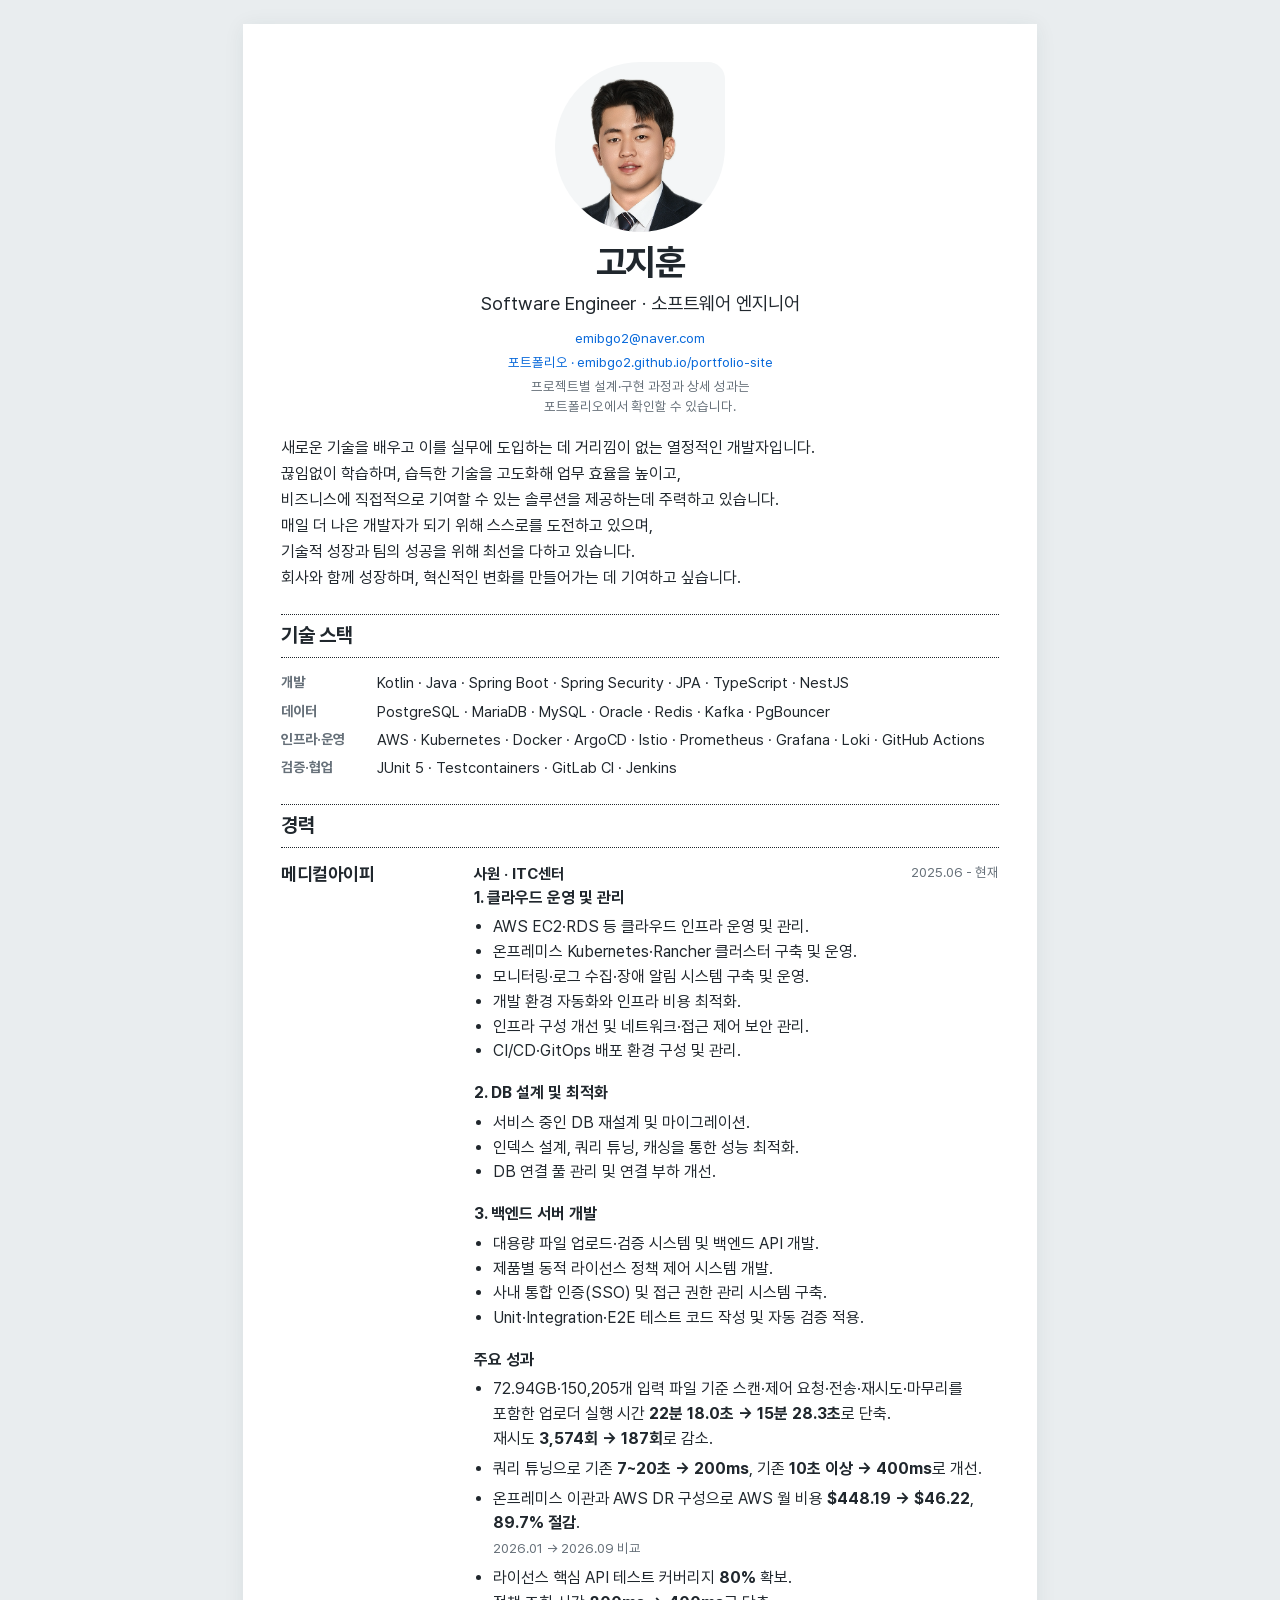
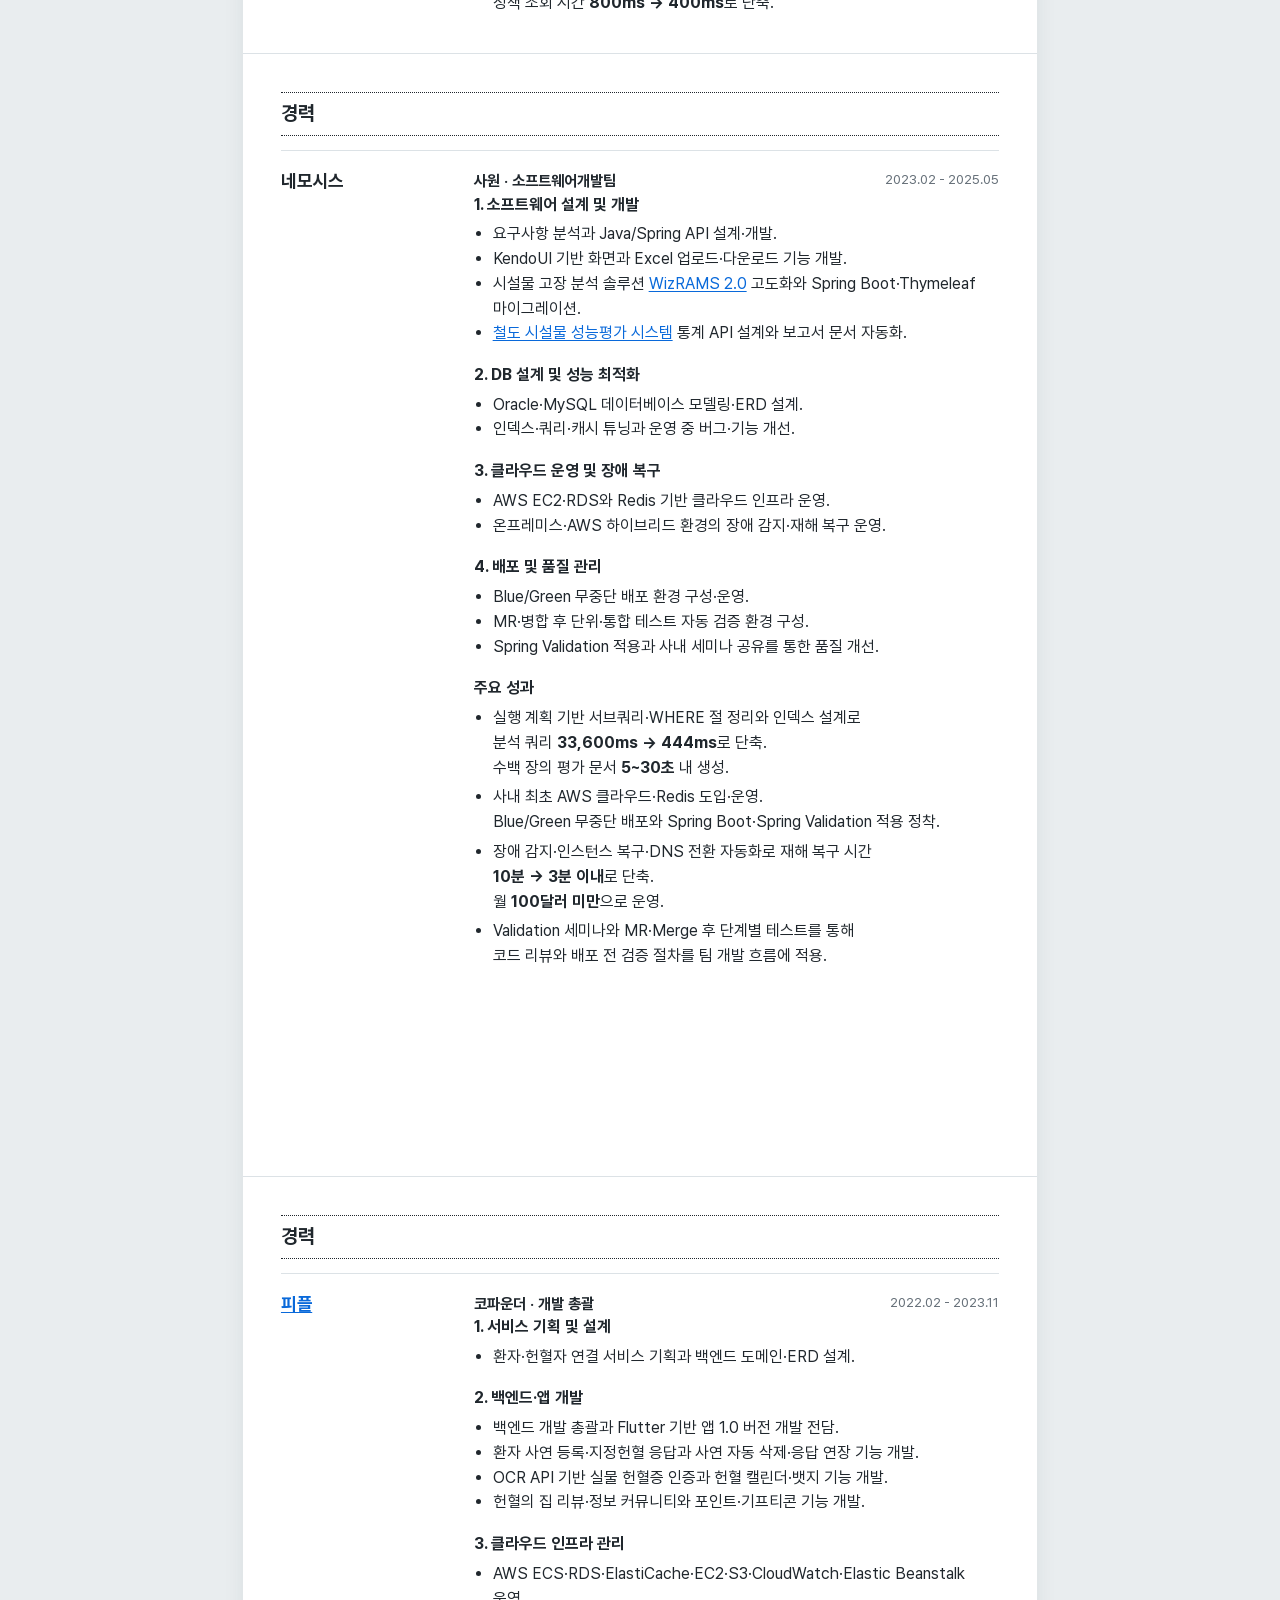
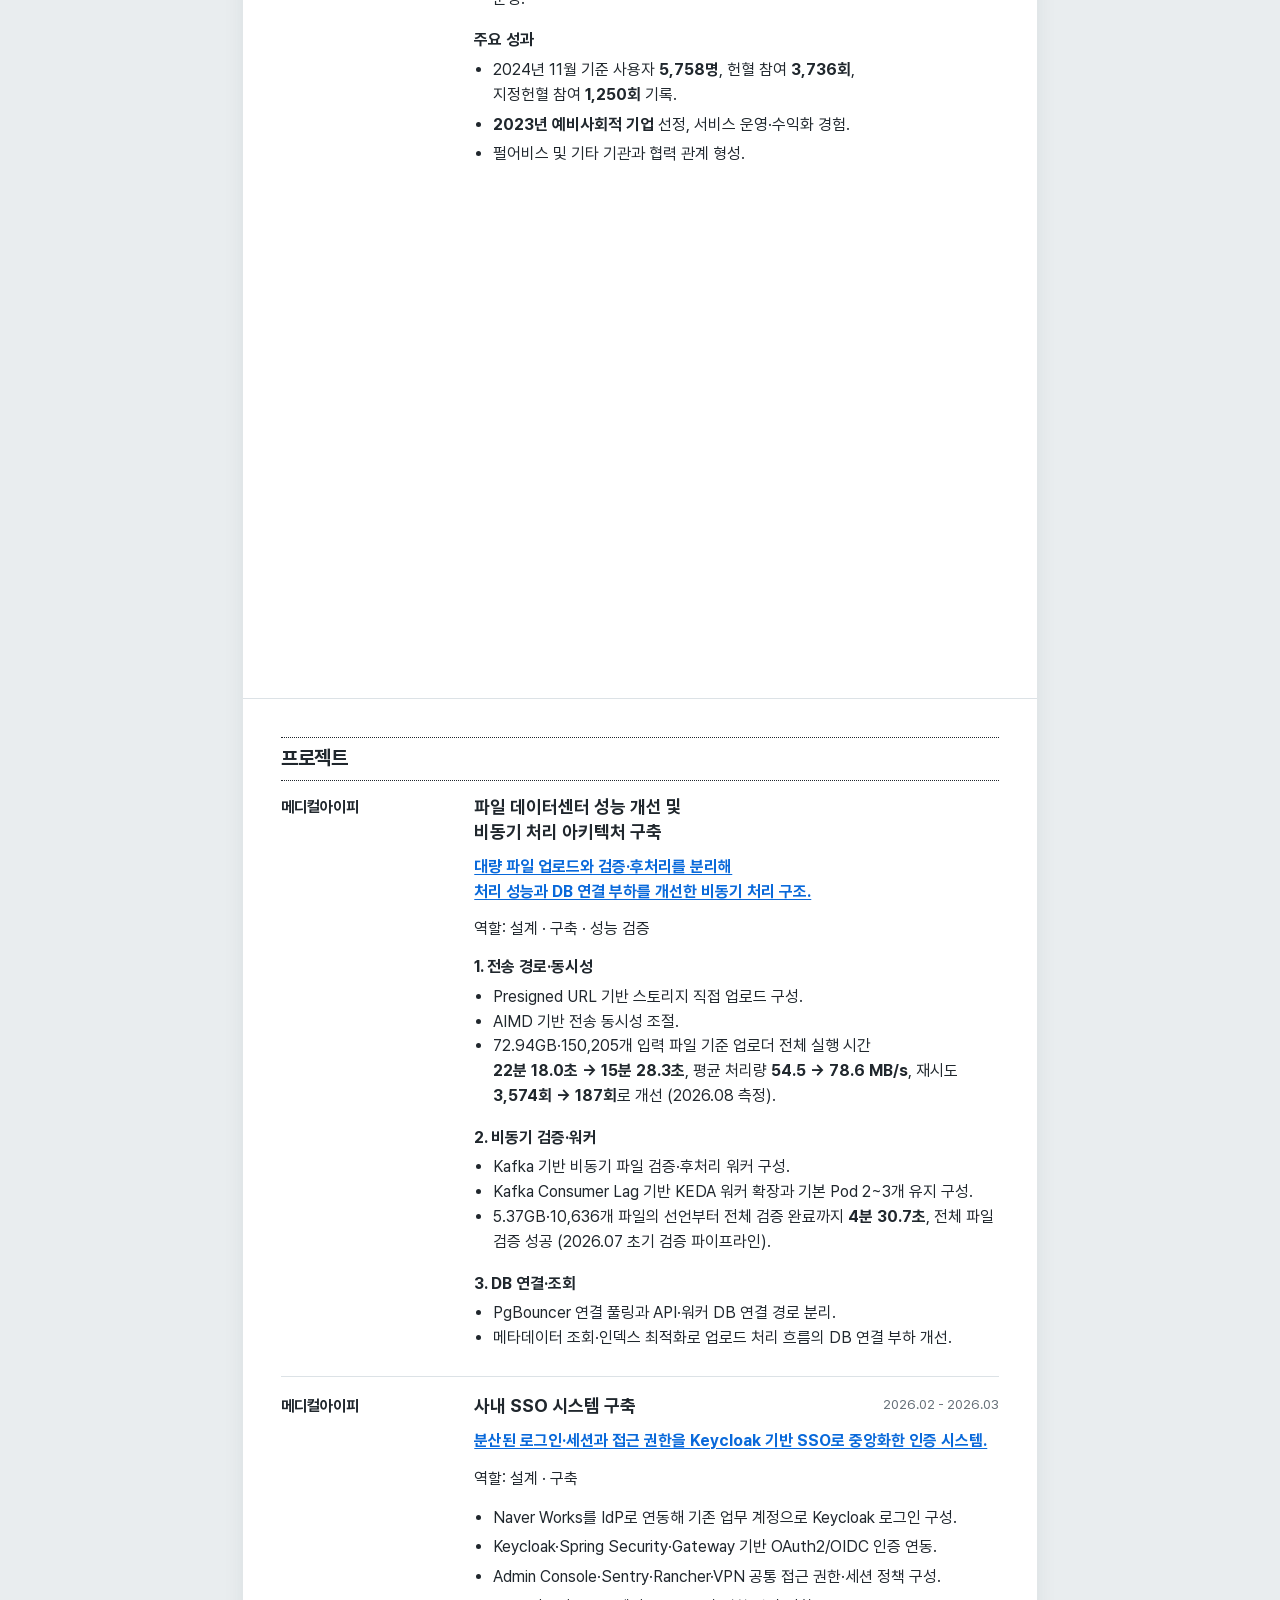
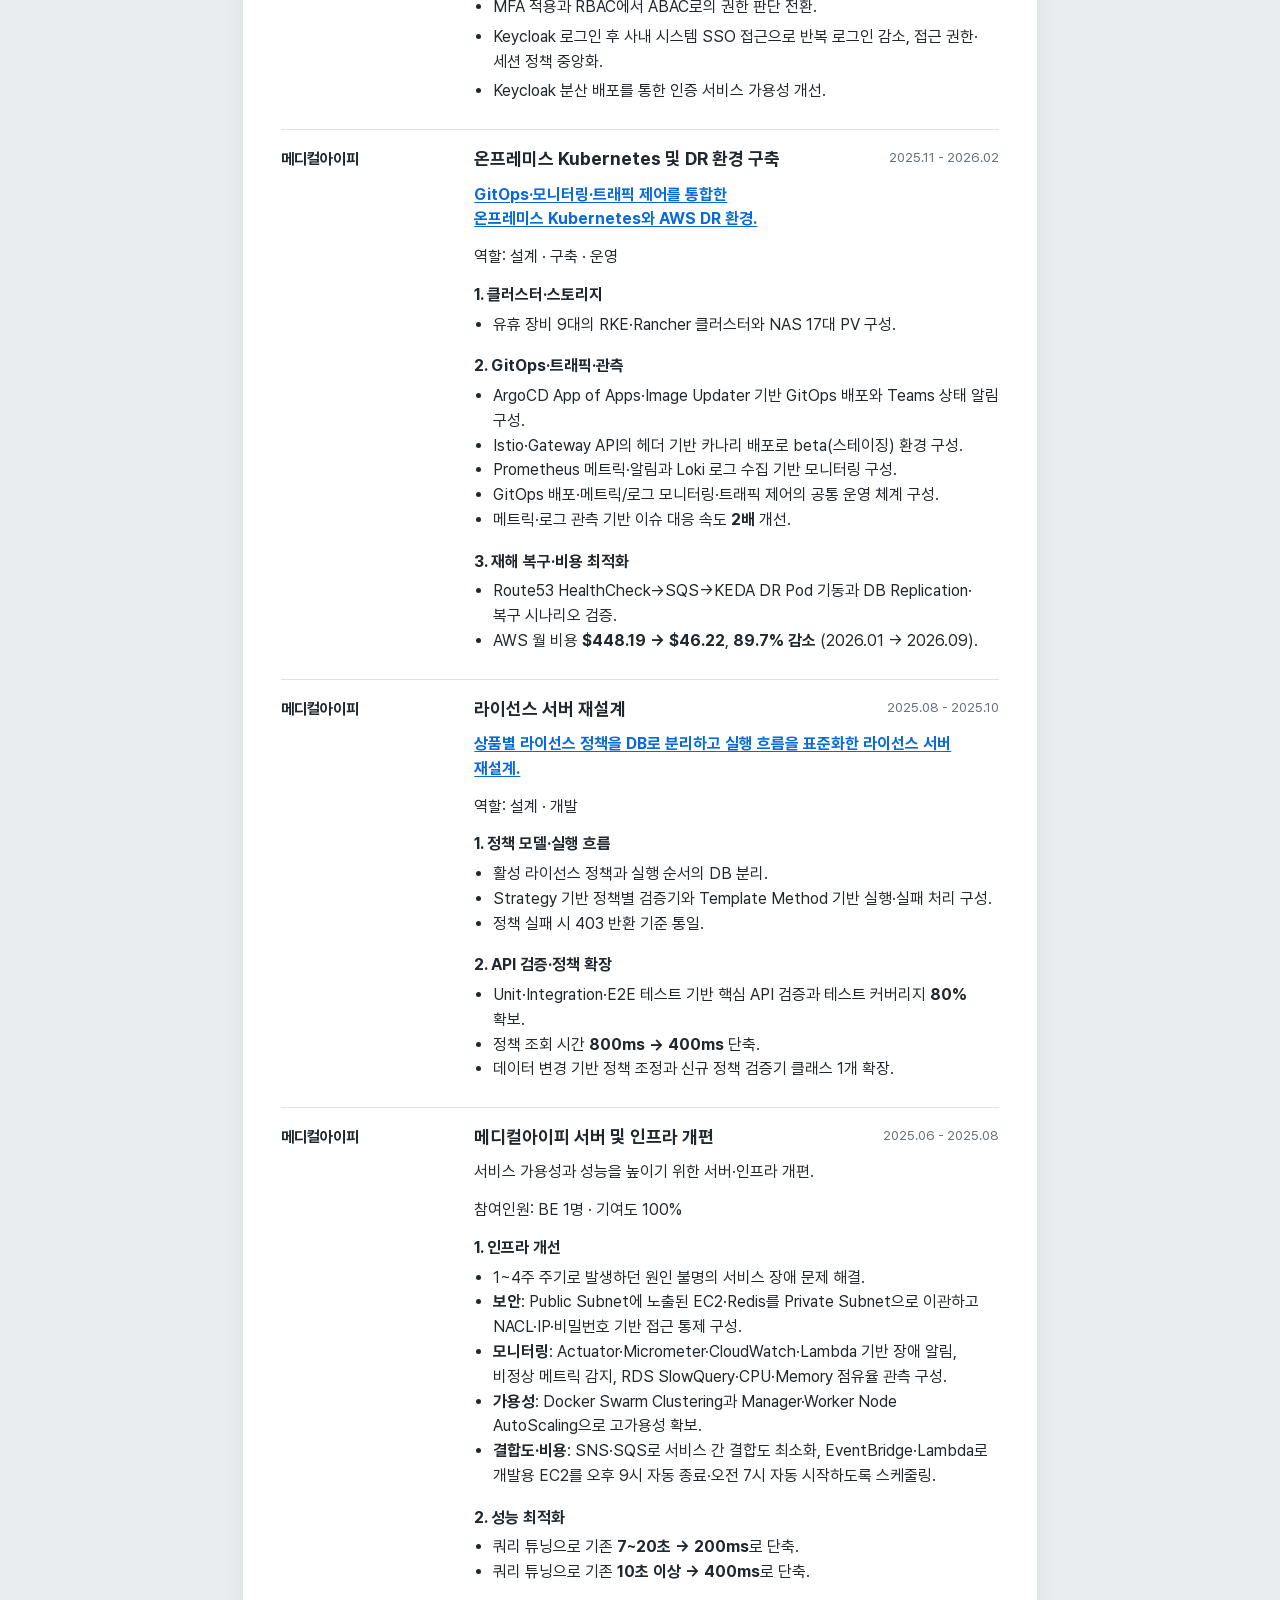
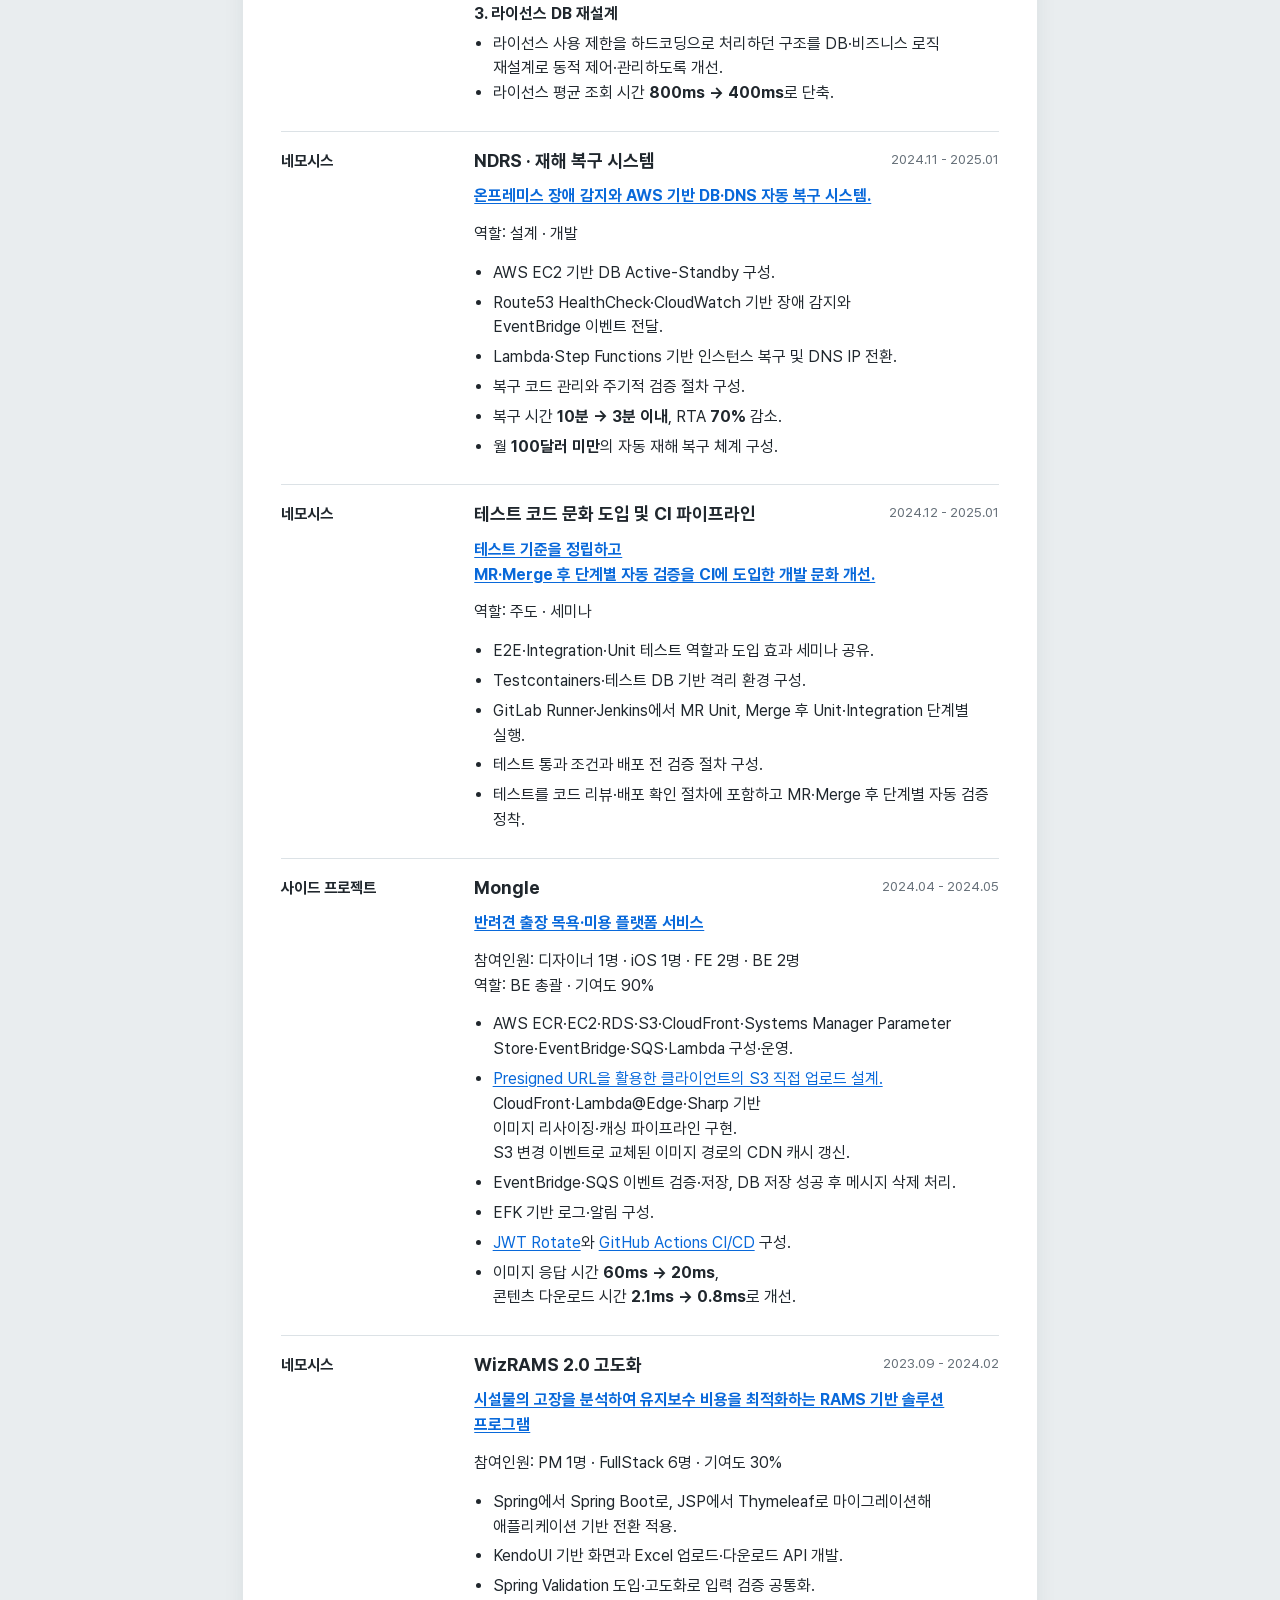
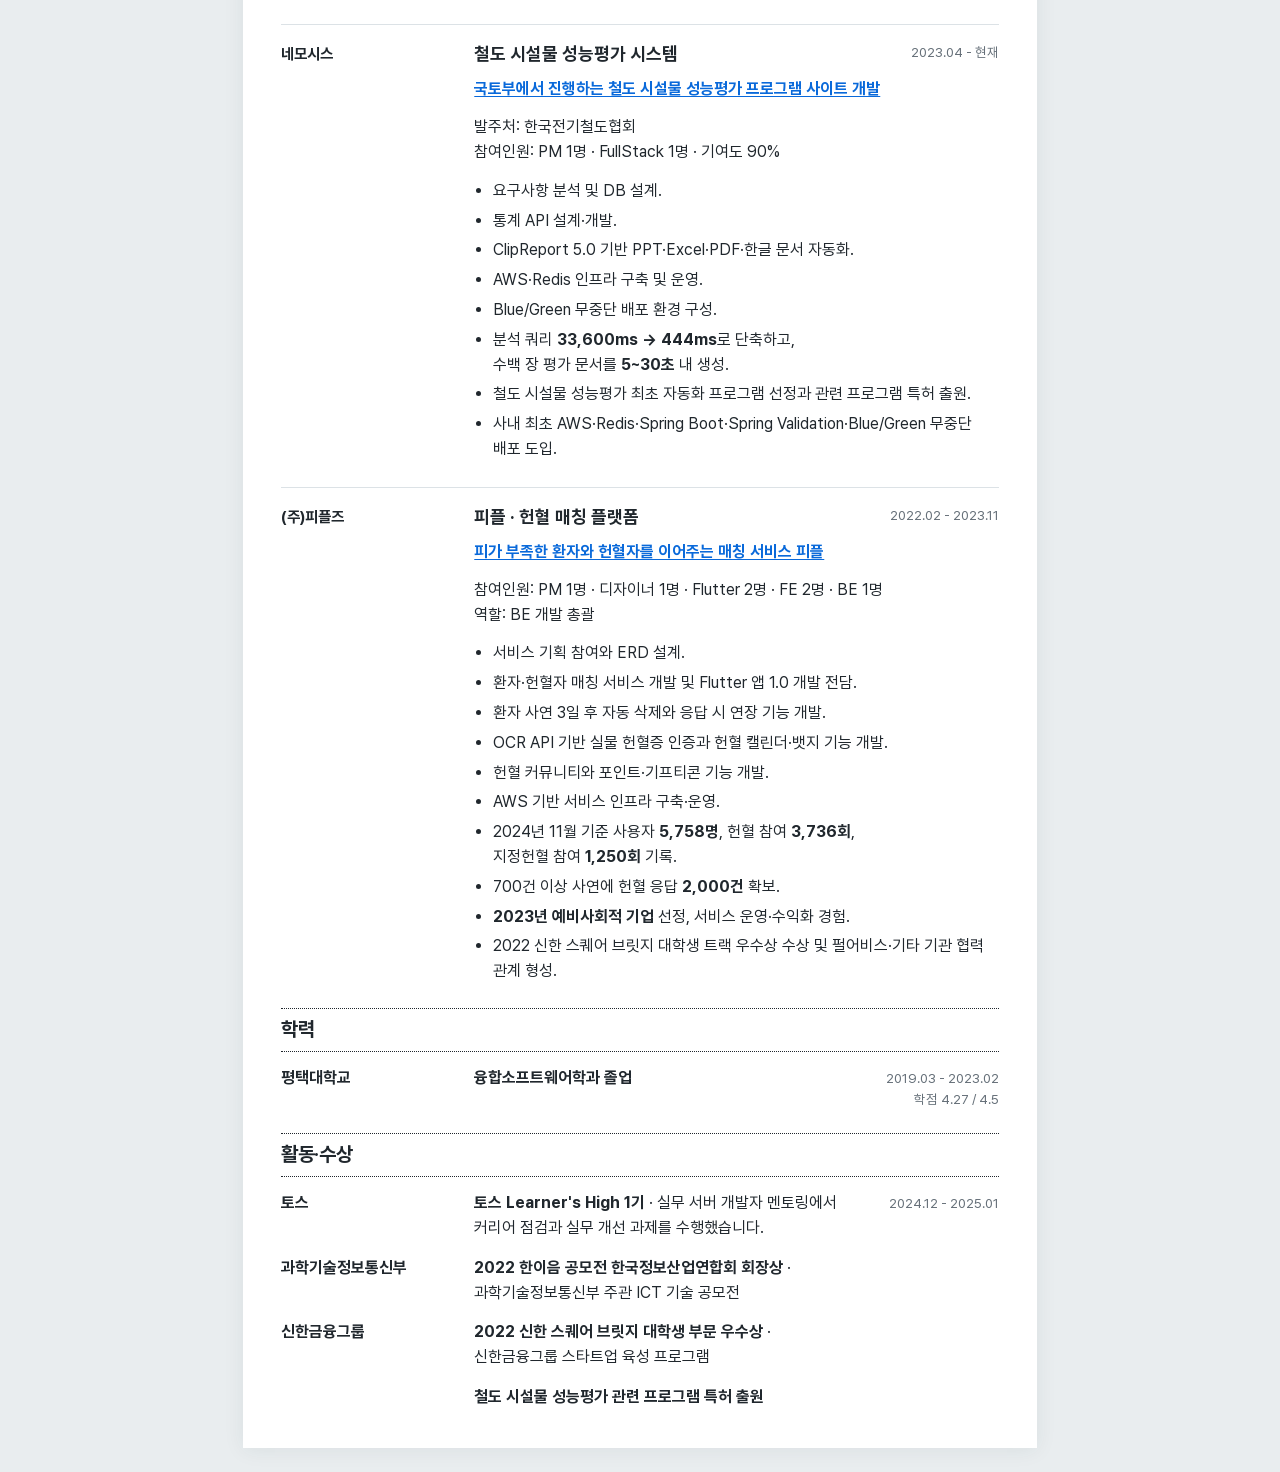
==== commit 77f0c614: "fix: 유휴 장비 수와 이력서 사진 위치 수정 - 이력서와 포트폴리오 3분·30분 본문의 유휴 장비 수를 9대로 통일 - 프로필 사진에 상단 여백을 확보하고 얼굴 위치 조정 - " ====
--- a/resume.html
+++ b/resume.html
@@ -5,7 +5,7 @@
   <meta name="viewport" content="width=device-width,initial-scale=1">
   <meta name="color-scheme" content="light">
   <title>고지훈 · 소프트웨어 엔지니어 이력서</title>
-  <link rel="stylesheet" href="resume.css?v=resume-v18">
+  <link rel="stylesheet" href="resume.css?v=resume-v19">
 </head>
 <body>
 <main class="resume">
@@ -237,7 +237,7 @@
         <div class="work-group">
           <h4>1. 클러스터·스토리지</h4>
           <ul>
-            <li>유휴 장비 약 4~5대의 RKE·Rancher 클러스터와 NAS 17대 PV 구성.</li>
+            <li>유휴 장비 9대의 RKE·Rancher 클러스터와 NAS 17대 PV 구성.</li>
           </ul>
         </div>
         </div>
--- a/resume.css
+++ b/resume.css
@@ -74,7 +74,7 @@
 }
 .portrait img{
   position:absolute;
-  top:0;
+  top:10%;
   left:50%;
   width:150%;
   max-width:none;
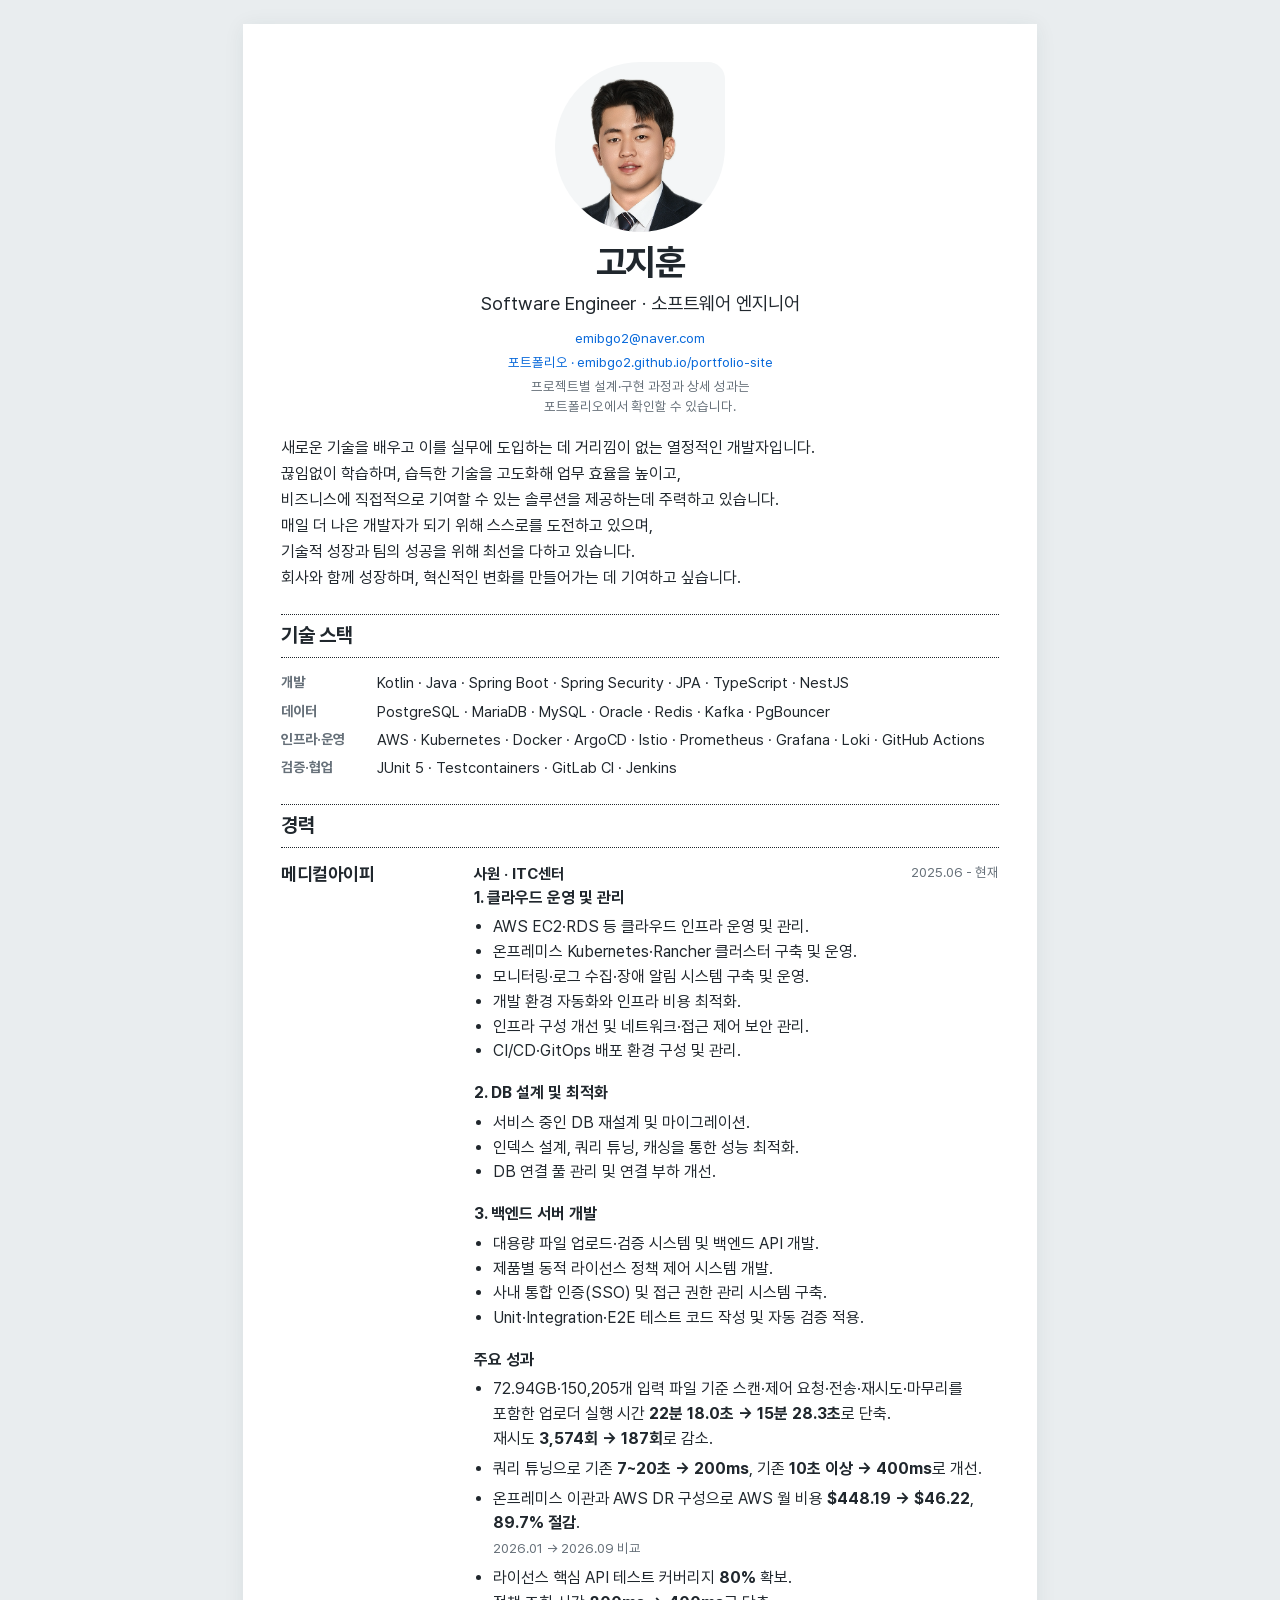
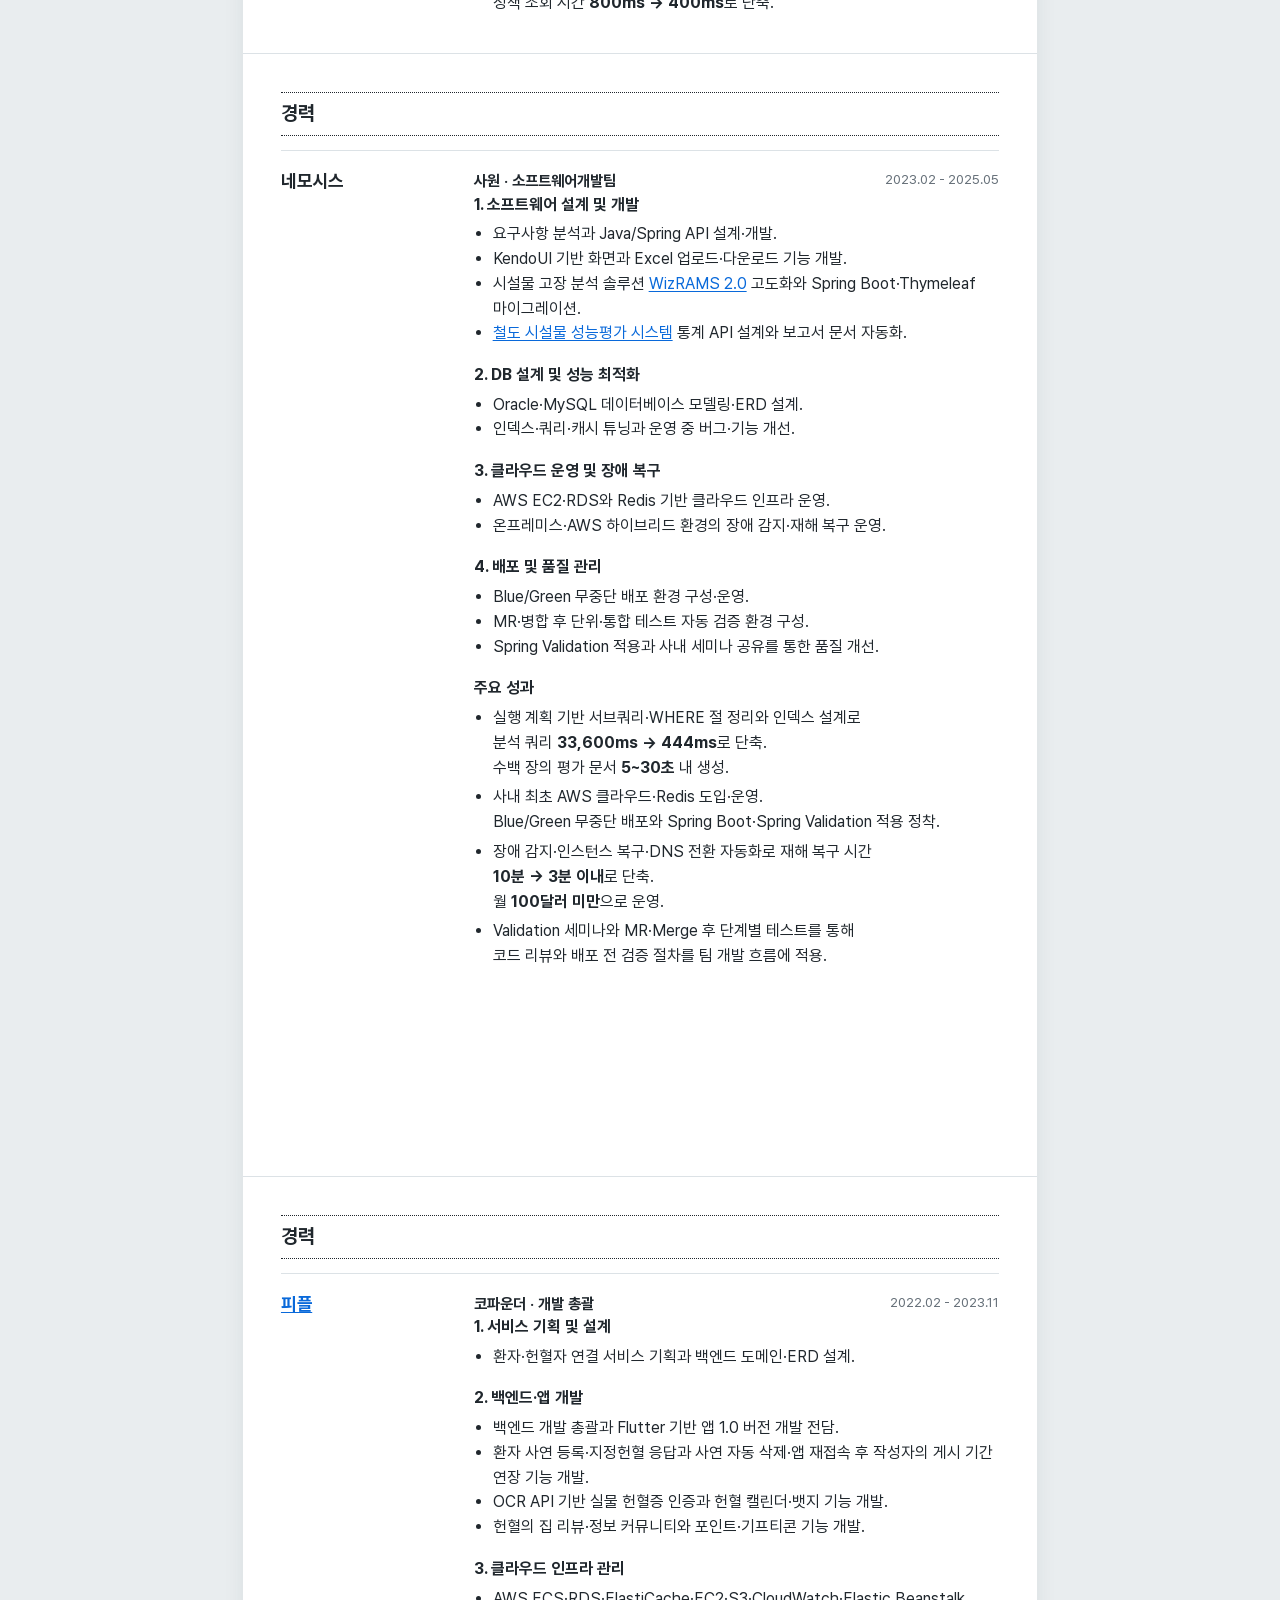
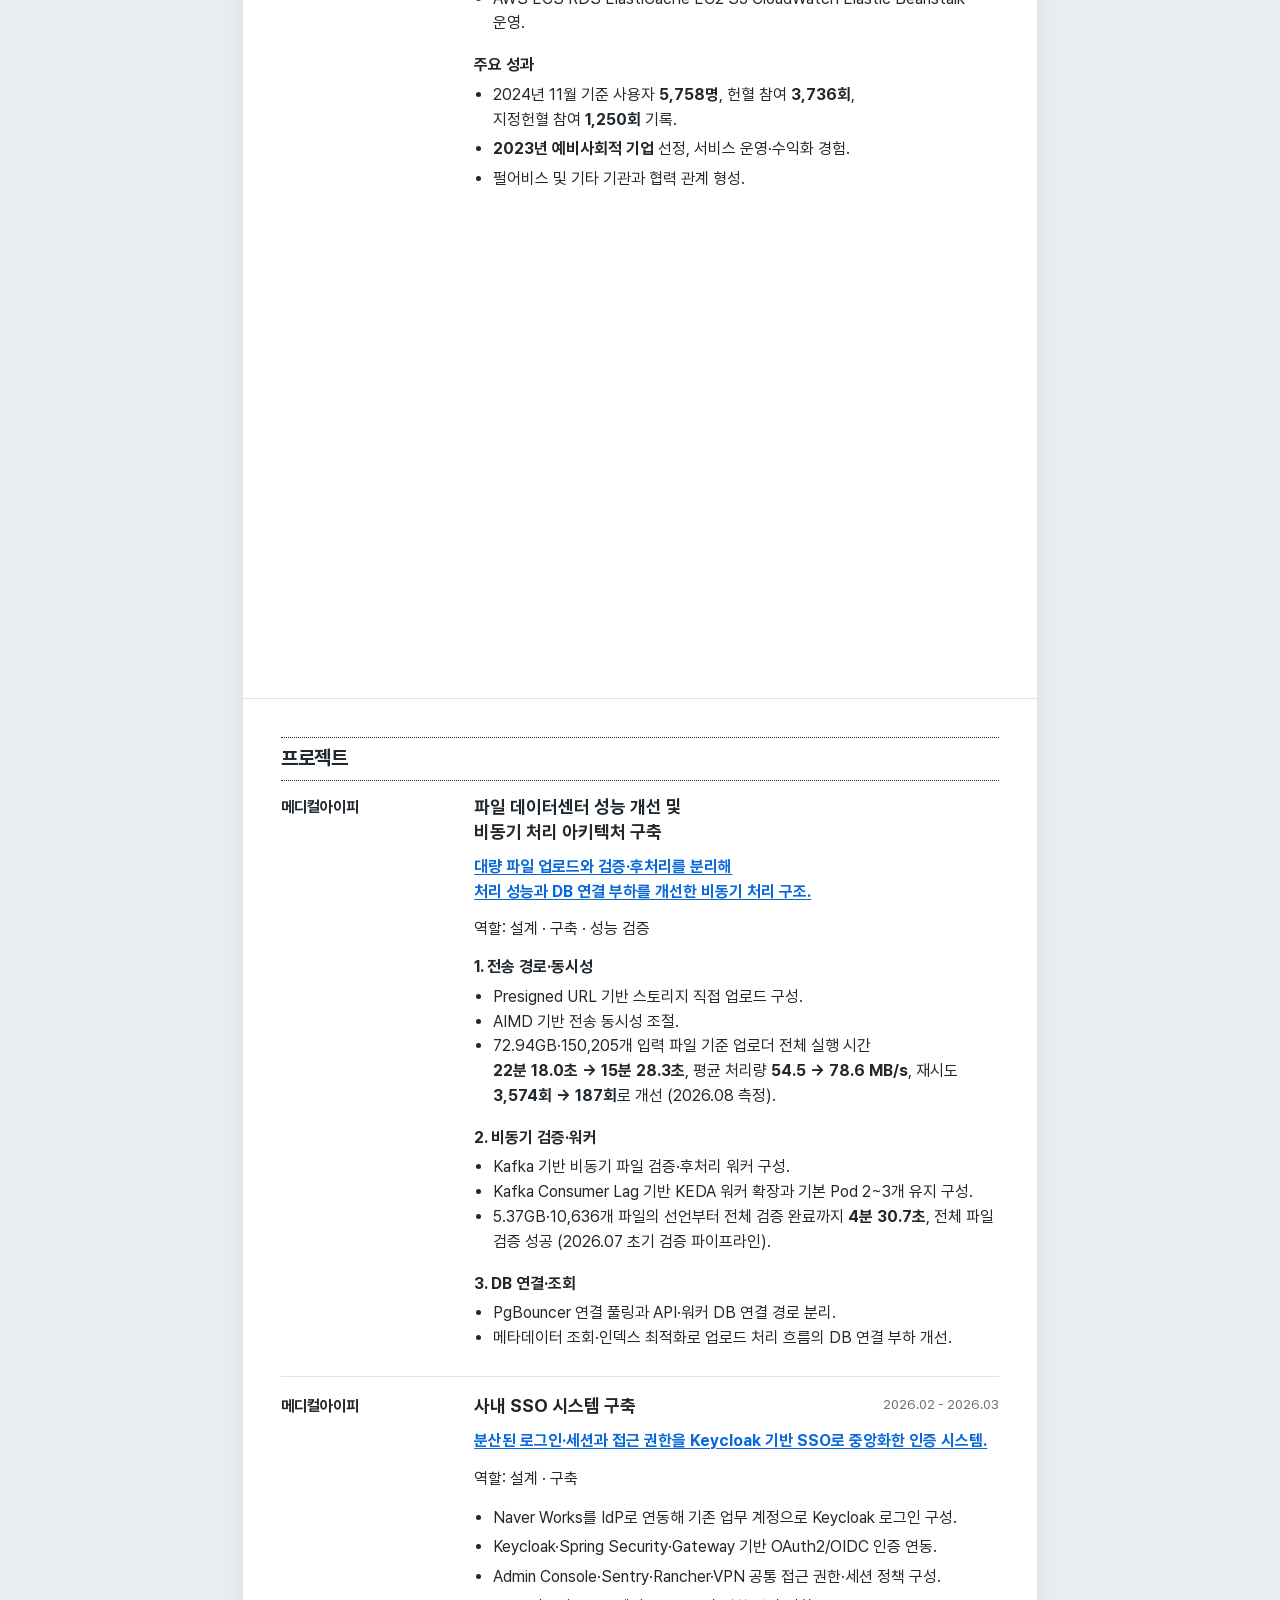
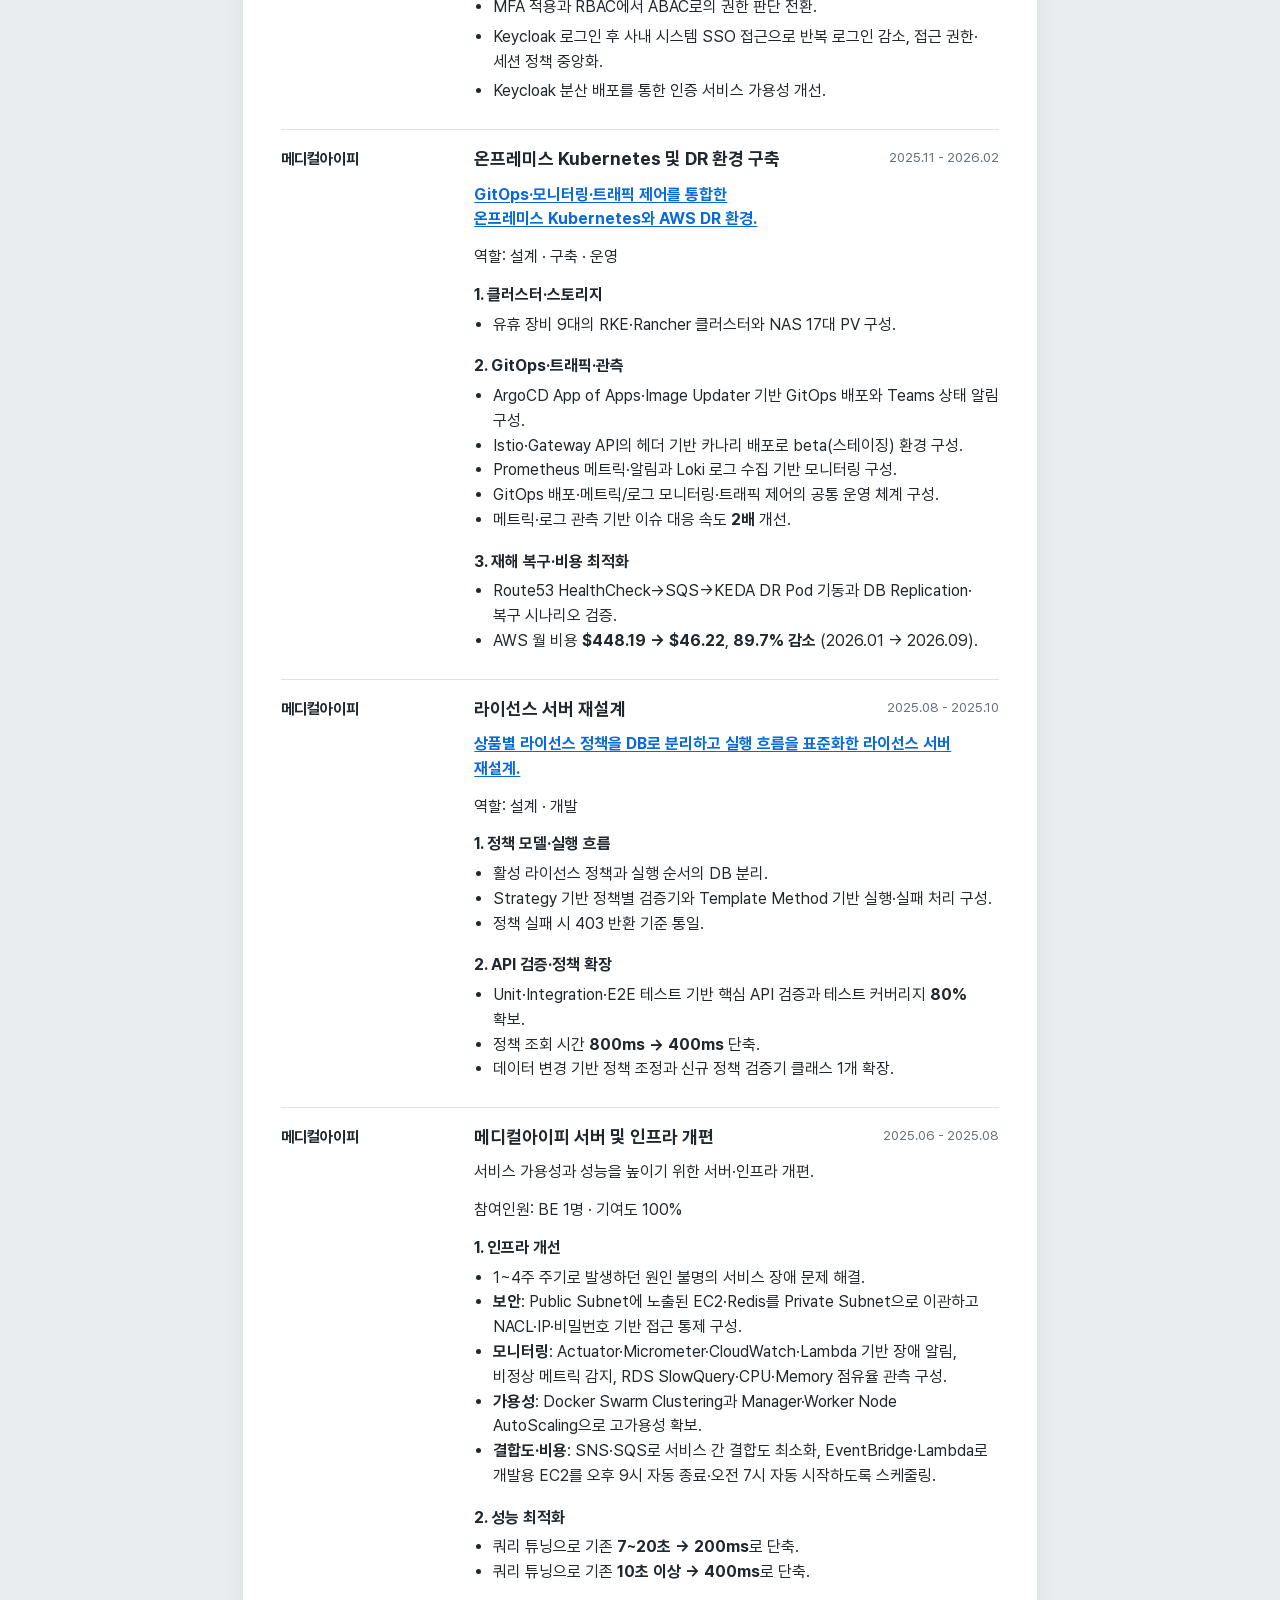
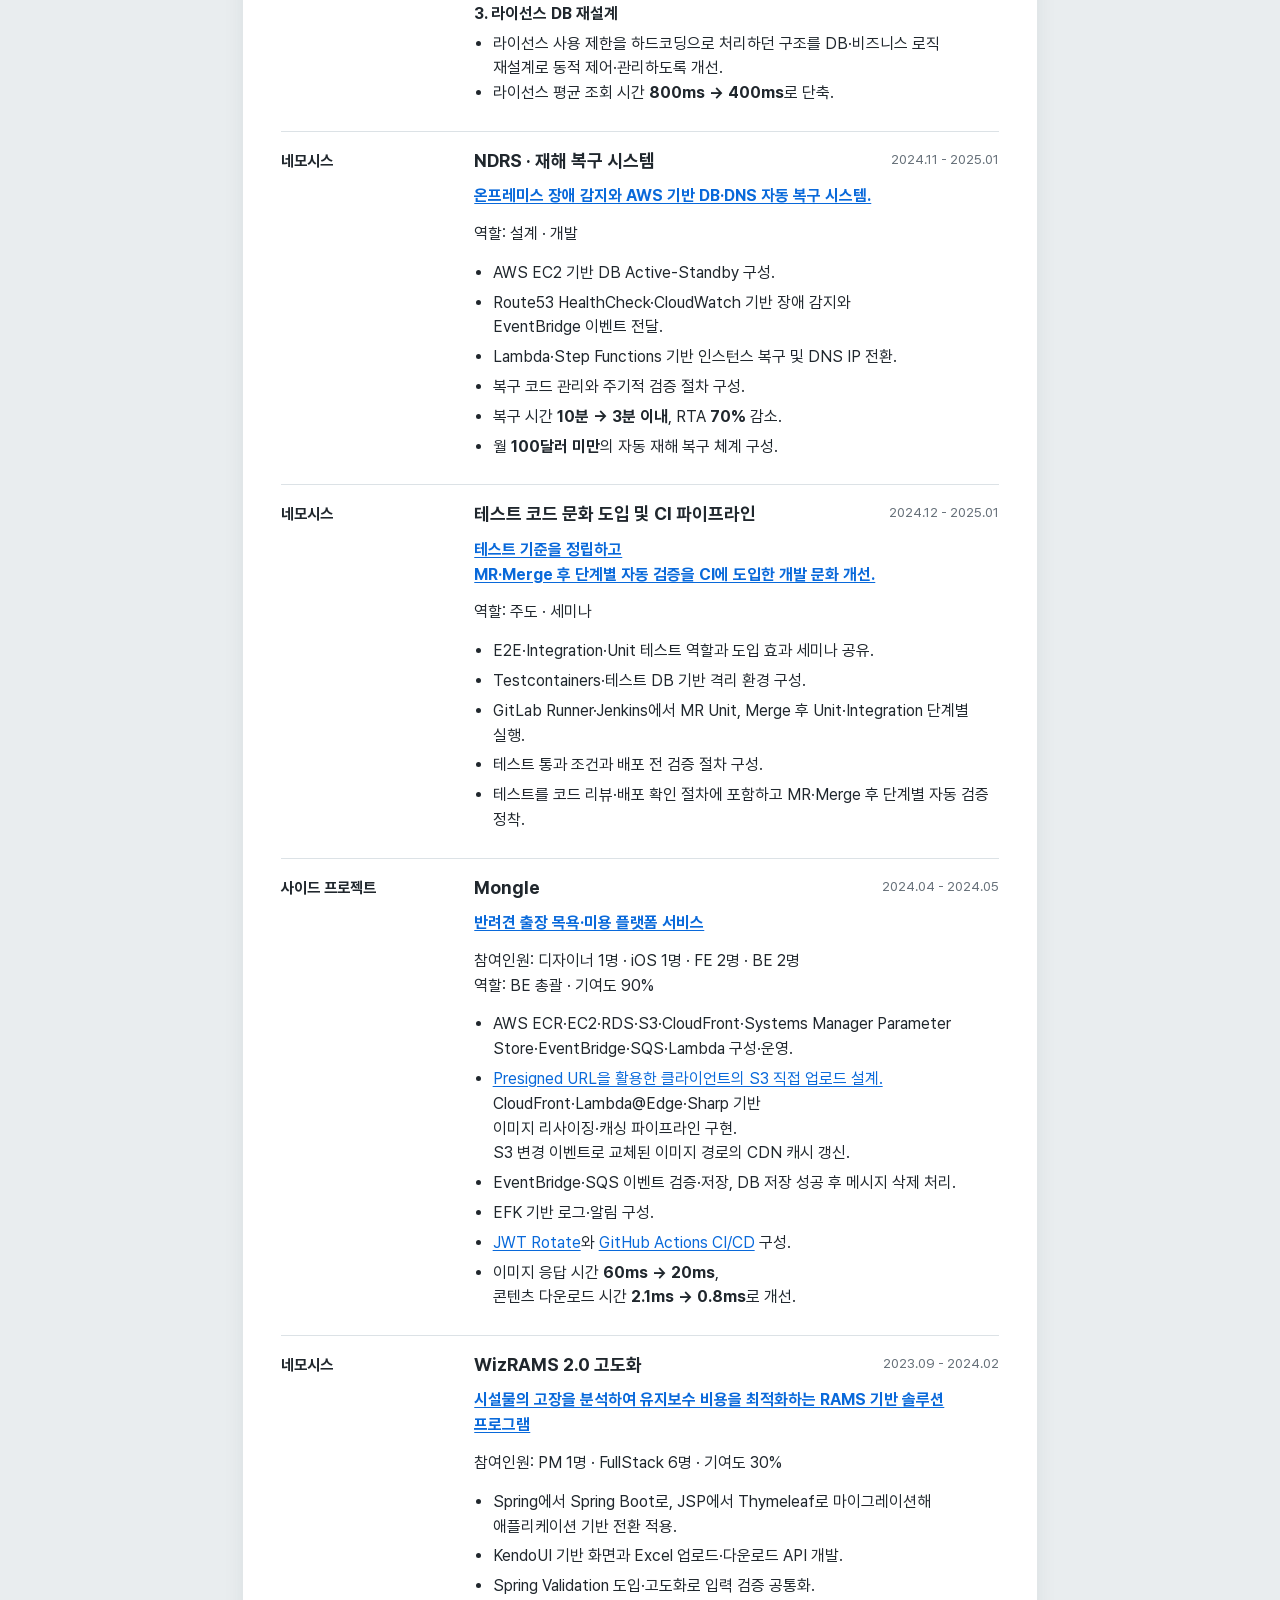
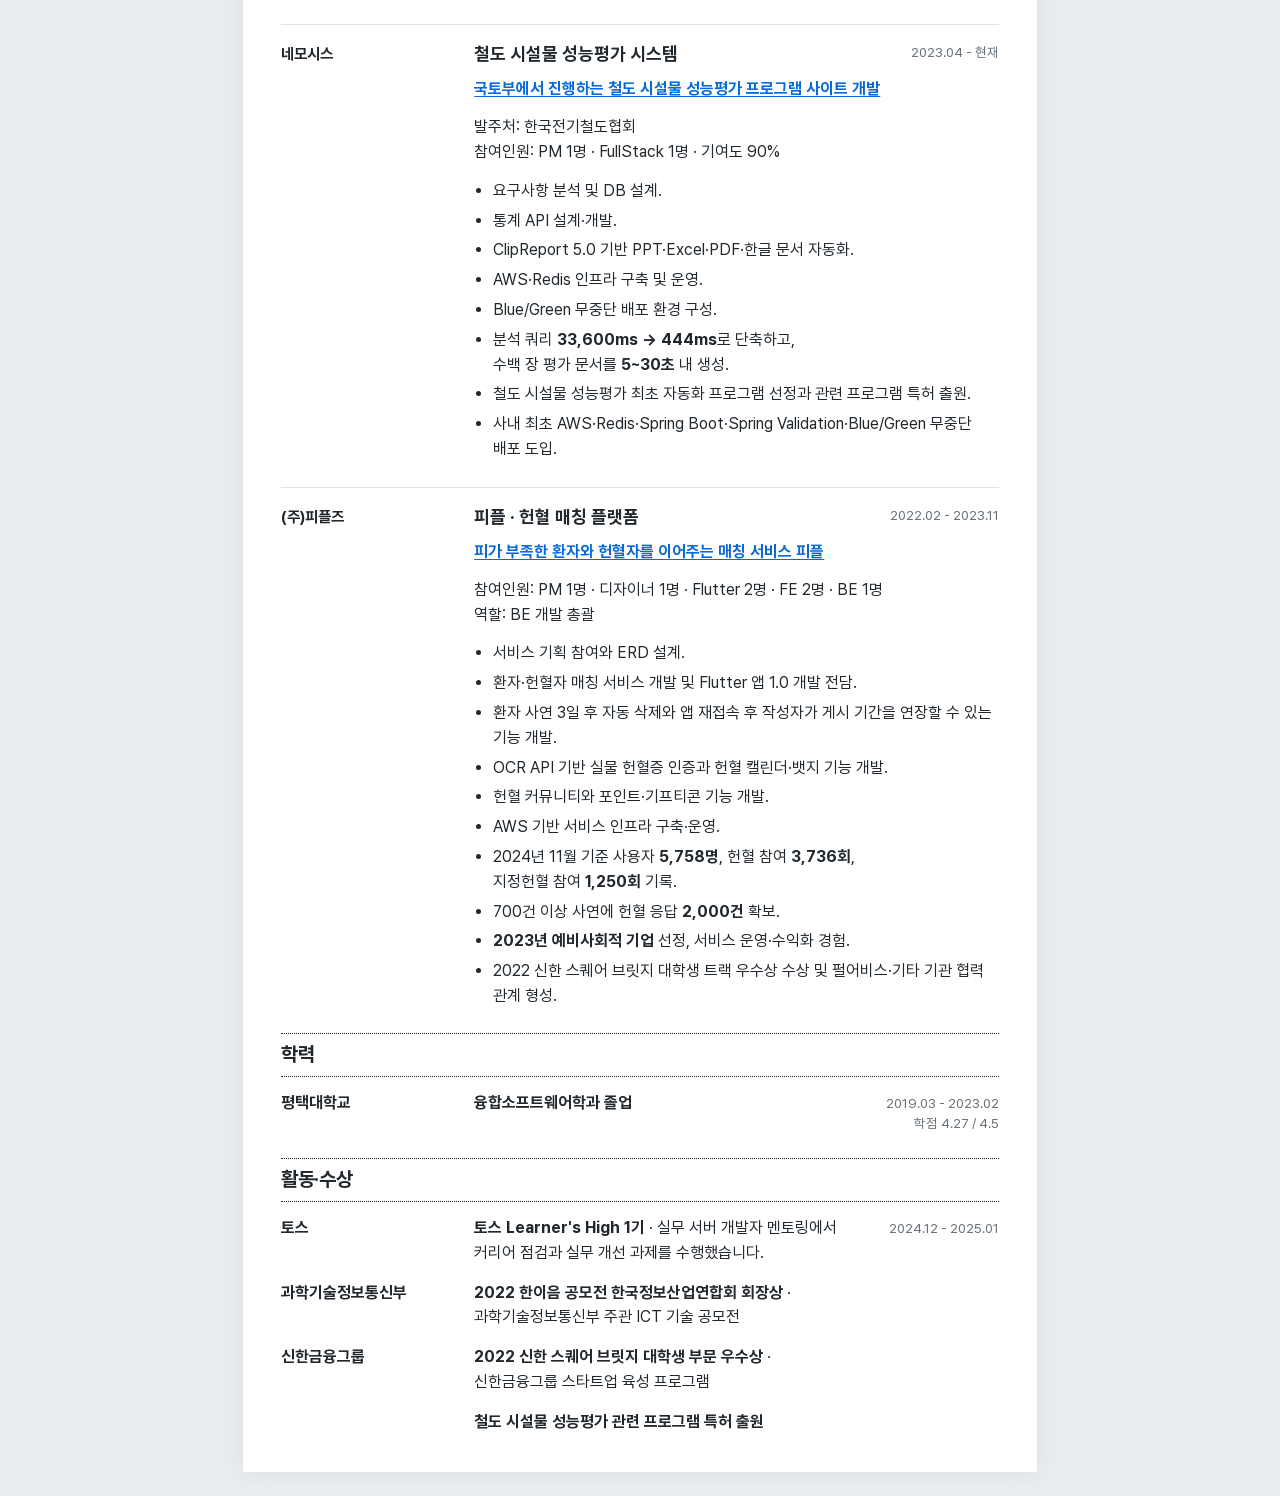
==== commit 783ef6cb: "feat: 포트폴리오 설명과 프로젝트 연결 개선 - 상세 설명을 자연스럽게 다듬고 피플의 사연 연장·채팅·리워드 흐름 정리 - 프로젝트 제목에서 외부 서비스와 저장소를 새 탭으로 " ====
--- a/resume.html
+++ b/resume.html
@@ -158,7 +158,7 @@
             <h4>2. 백엔드·앱 개발</h4>
             <ul>
               <li>백엔드 개발 총괄과 Flutter 기반 앱 1.0 버전 개발 전담.</li>
-              <li>환자 사연 등록·지정헌혈 응답과 사연 자동 삭제·응답 연장 기능 개발.</li>
+              <li>환자 사연 등록·지정헌혈 응답과 사연 자동 삭제·앱 재접속 후 작성자의 게시 기간 연장 기능 개발.</li>
               <li>OCR API 기반 실물 헌혈증 인증과 헌혈 캘린더·뱃지 기능 개발.</li>
               <li>헌혈의 집 리뷰·정보 커뮤니티와 포인트·기프티콘 기능 개발.</li>
             </ul>
@@ -401,7 +401,7 @@
           </ul>
         </div>
         <ul class="project-list">
-            <li>환자 사연 3일 후 자동 삭제와 응답 시 연장 기능 개발.</li>
+            <li>환자 사연 3일 후 자동 삭제와 앱 재접속 후 작성자가 게시 기간을 연장할 수 있는 기능 개발.</li>
             <li>OCR API 기반 실물 헌혈증 인증과 헌혈 캘린더·뱃지 기능 개발.</li>
             <li>헌혈 커뮤니티와 포인트·기프티콘 기능 개발.</li>
             <li>AWS 기반 서비스 인프라 구축·운영.</li>
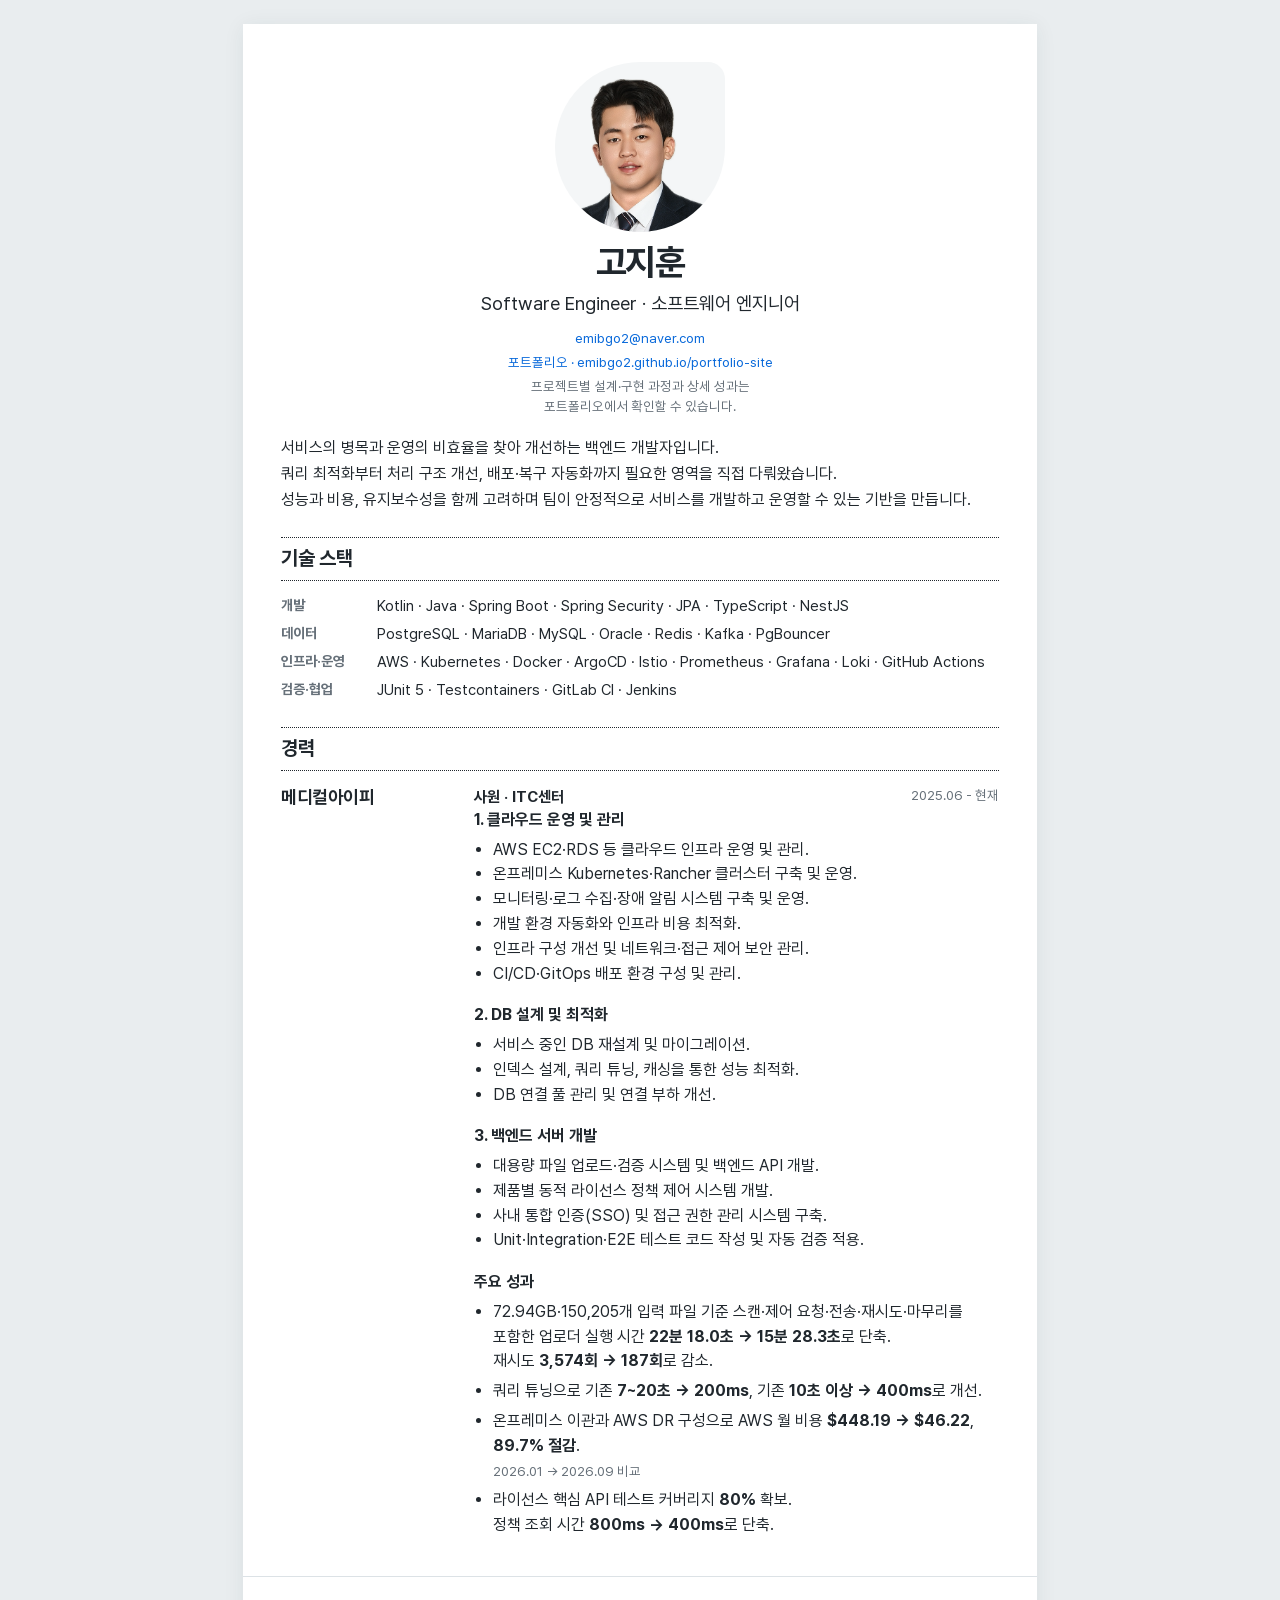
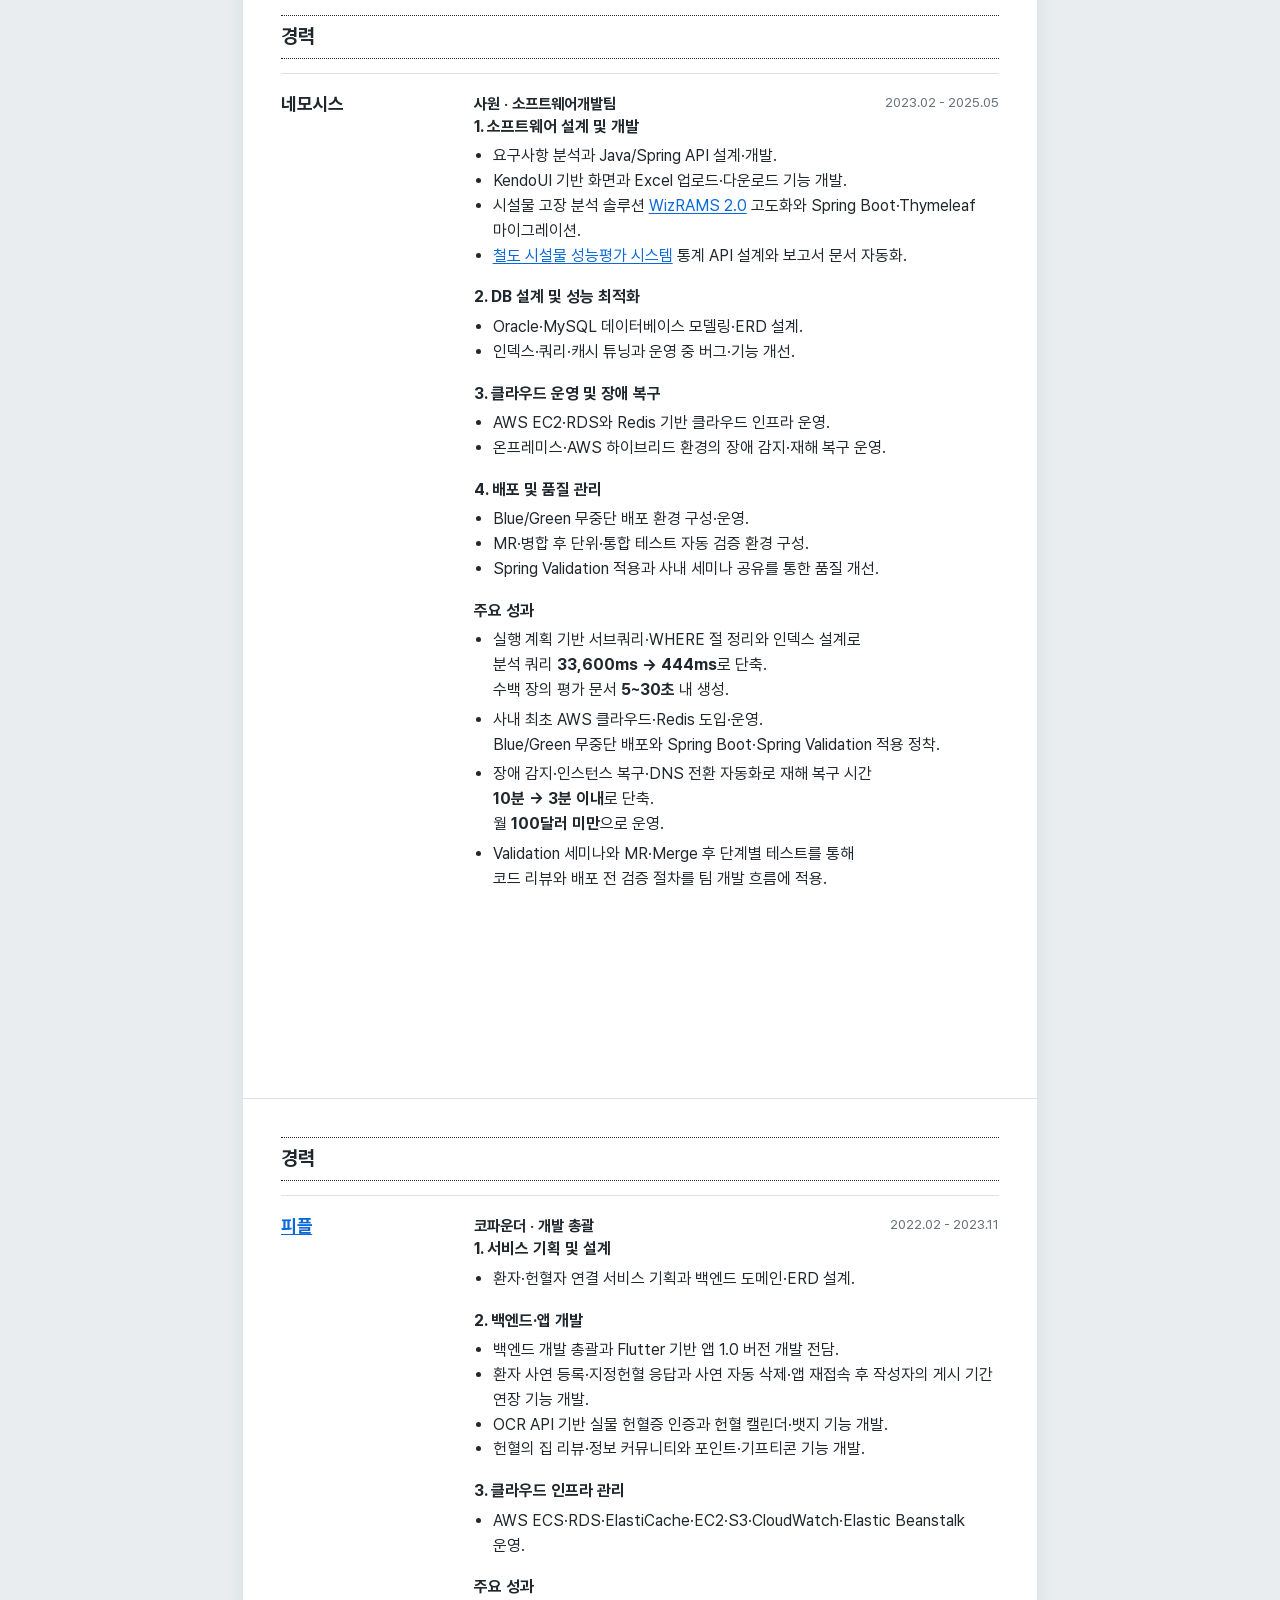
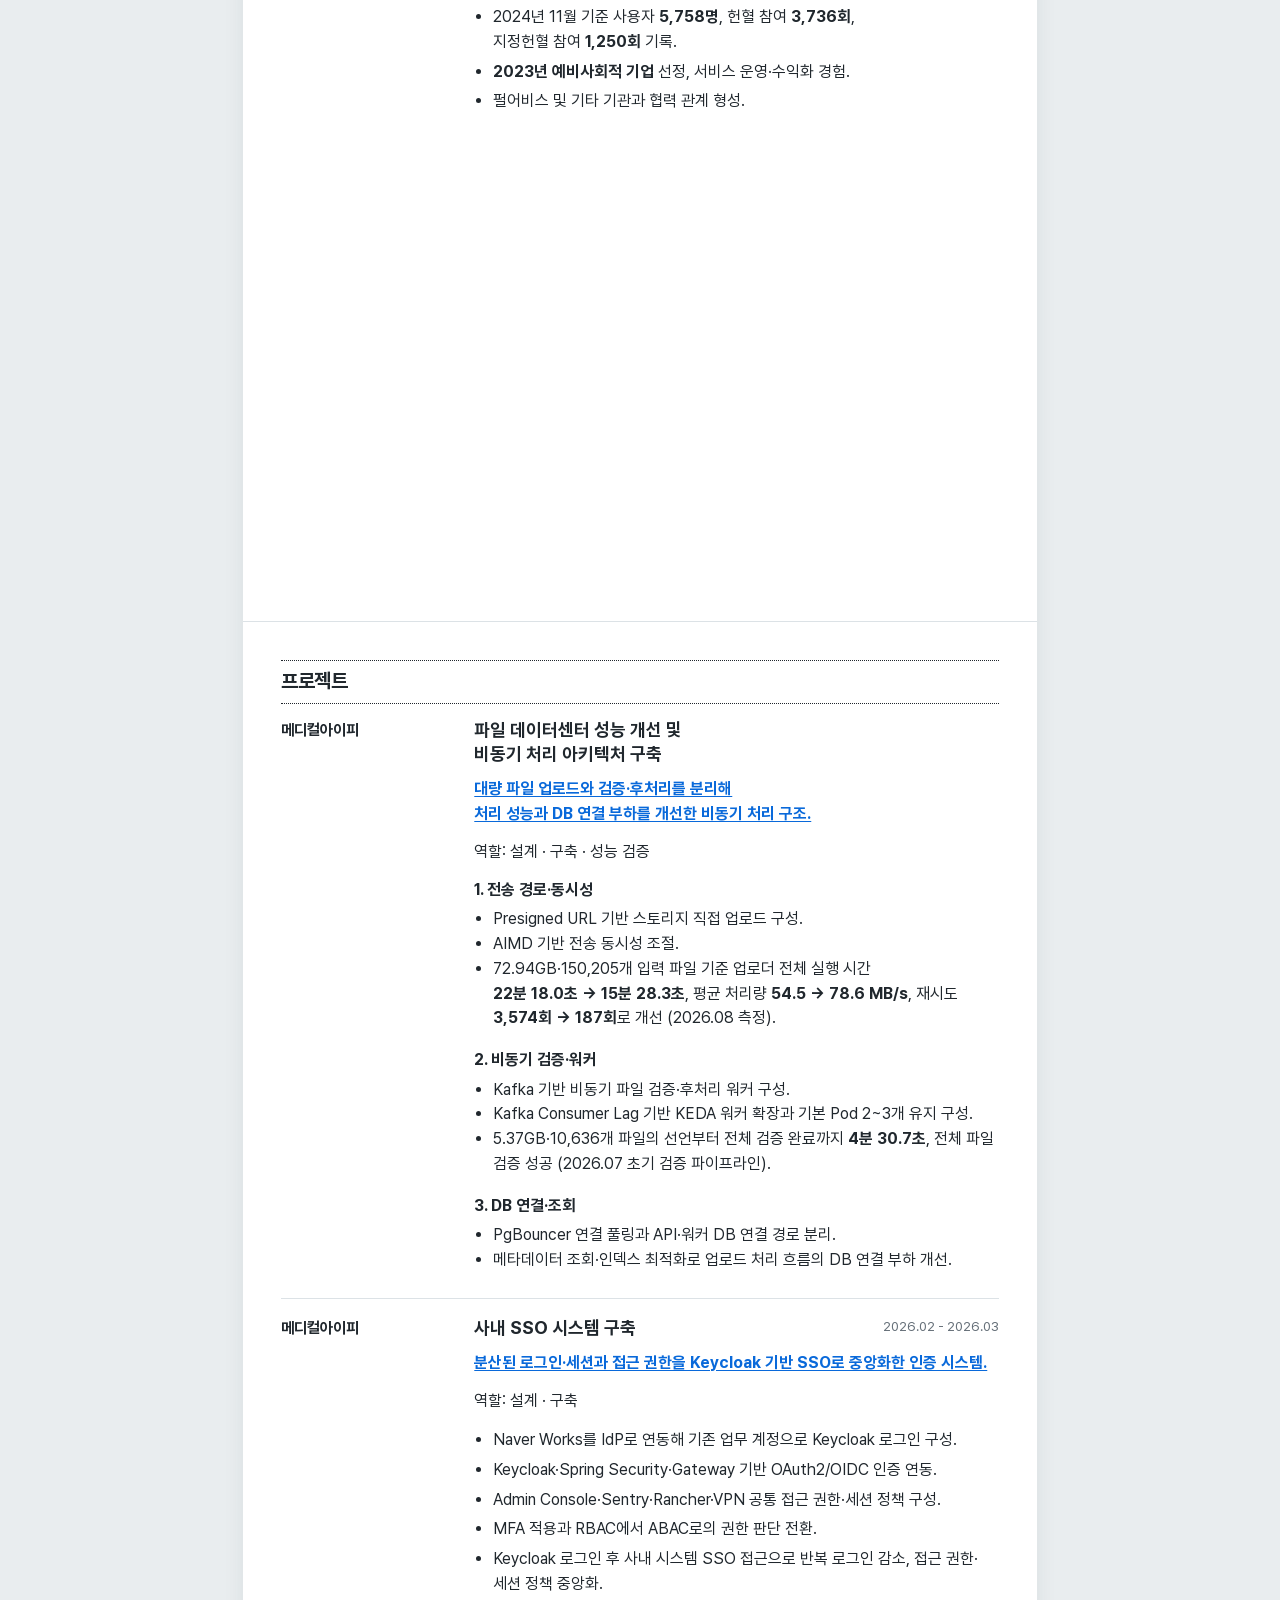
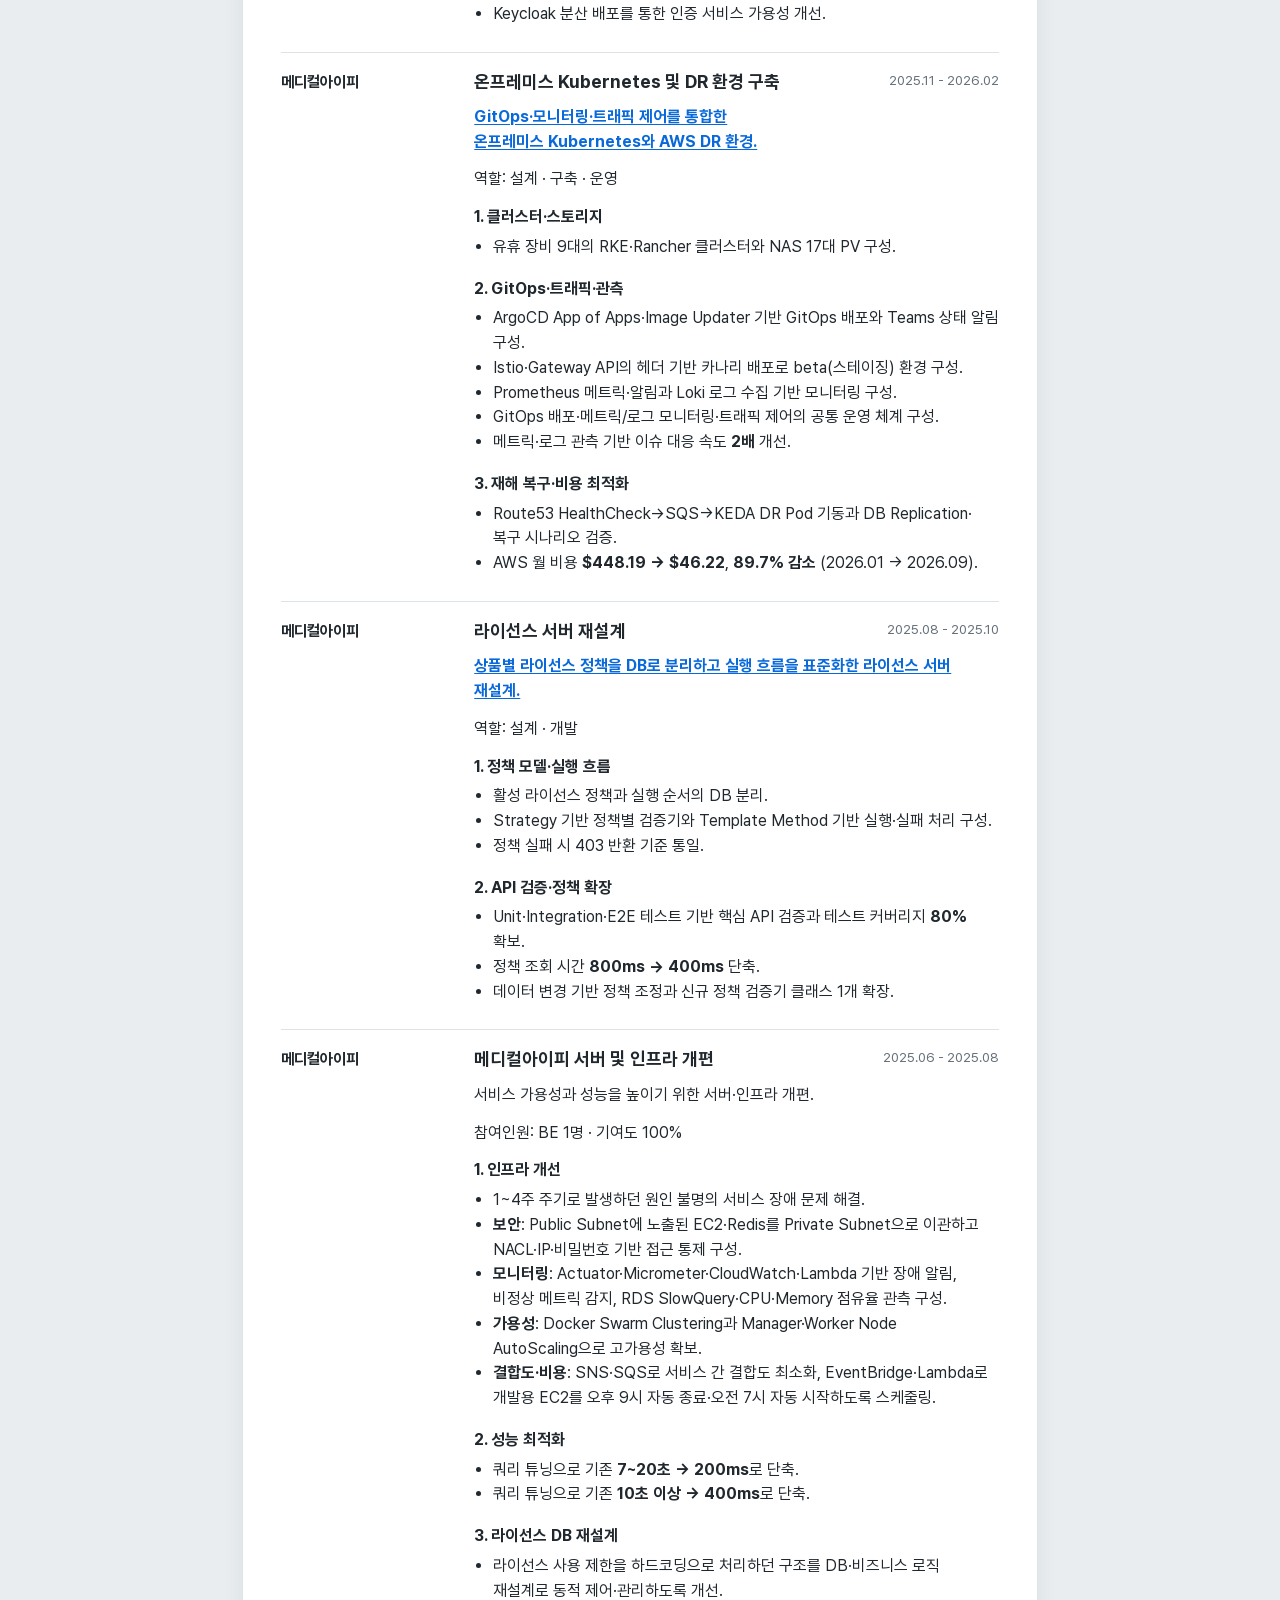
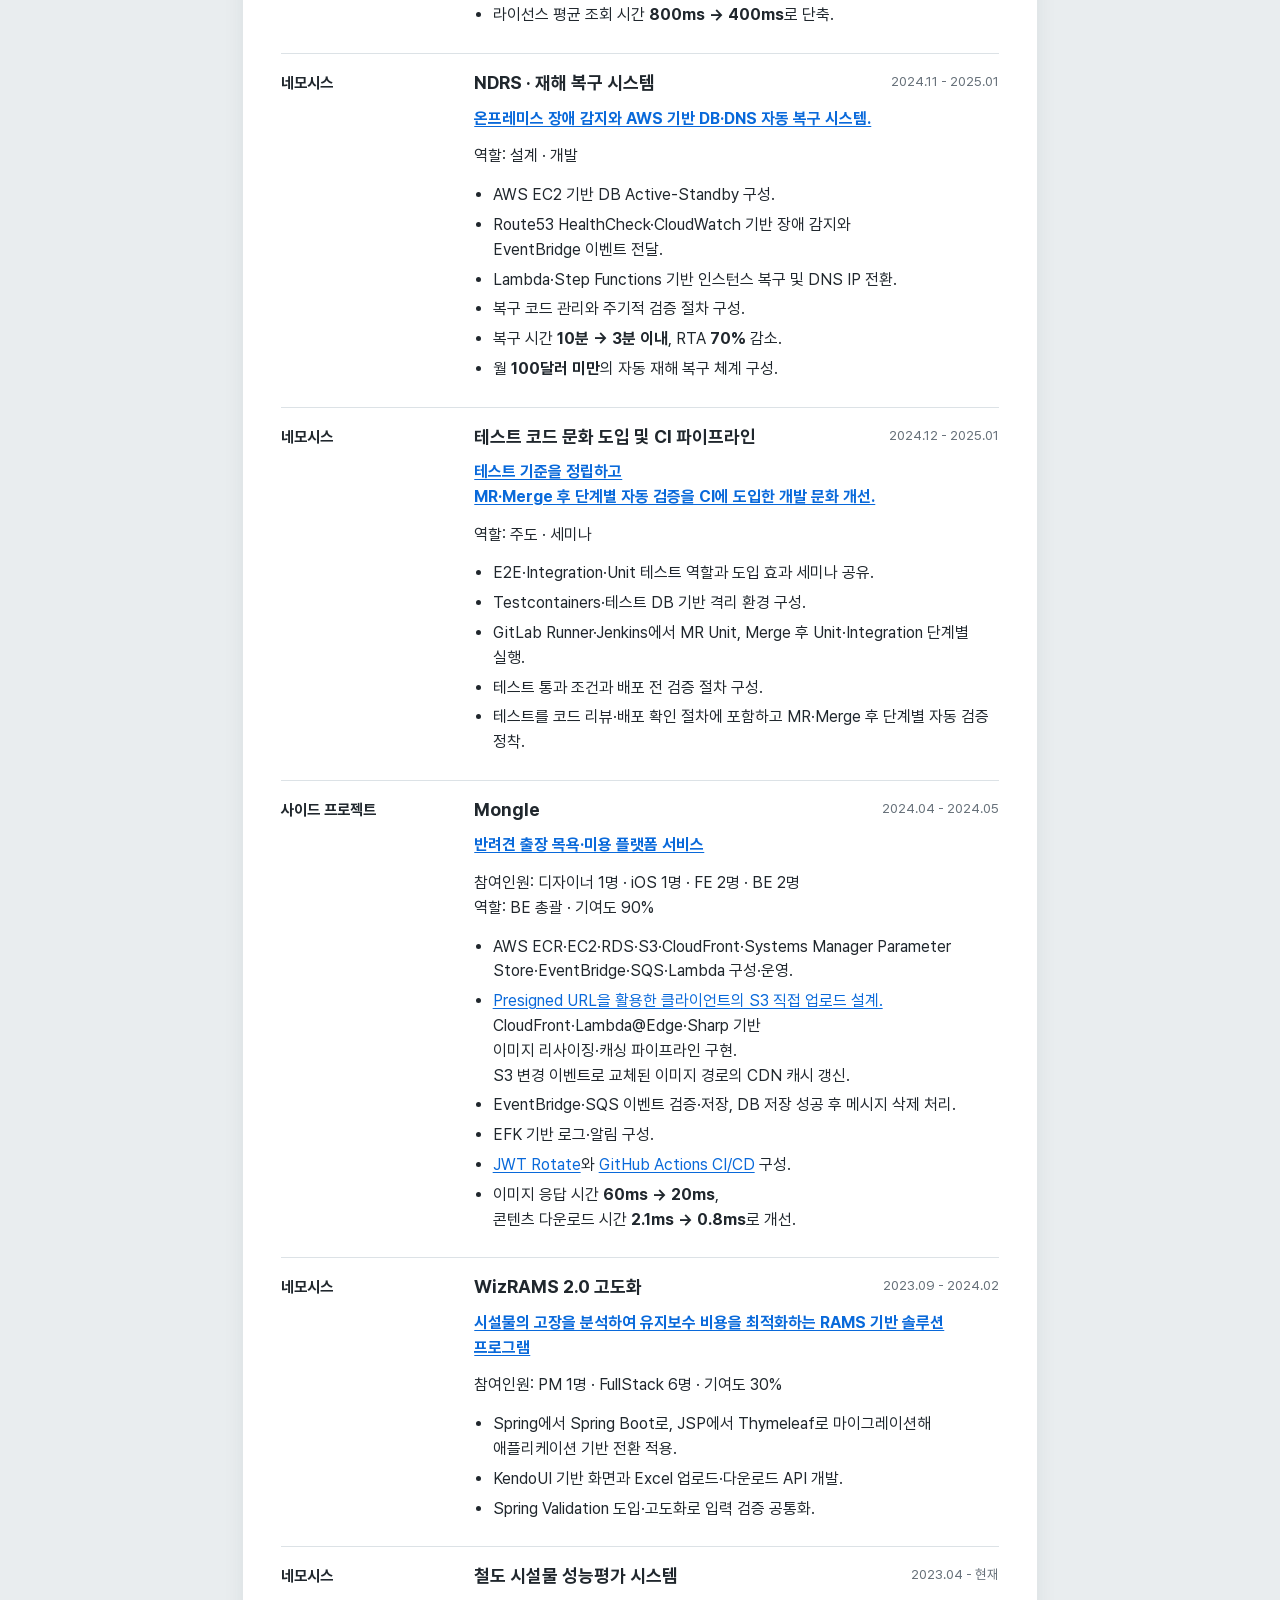
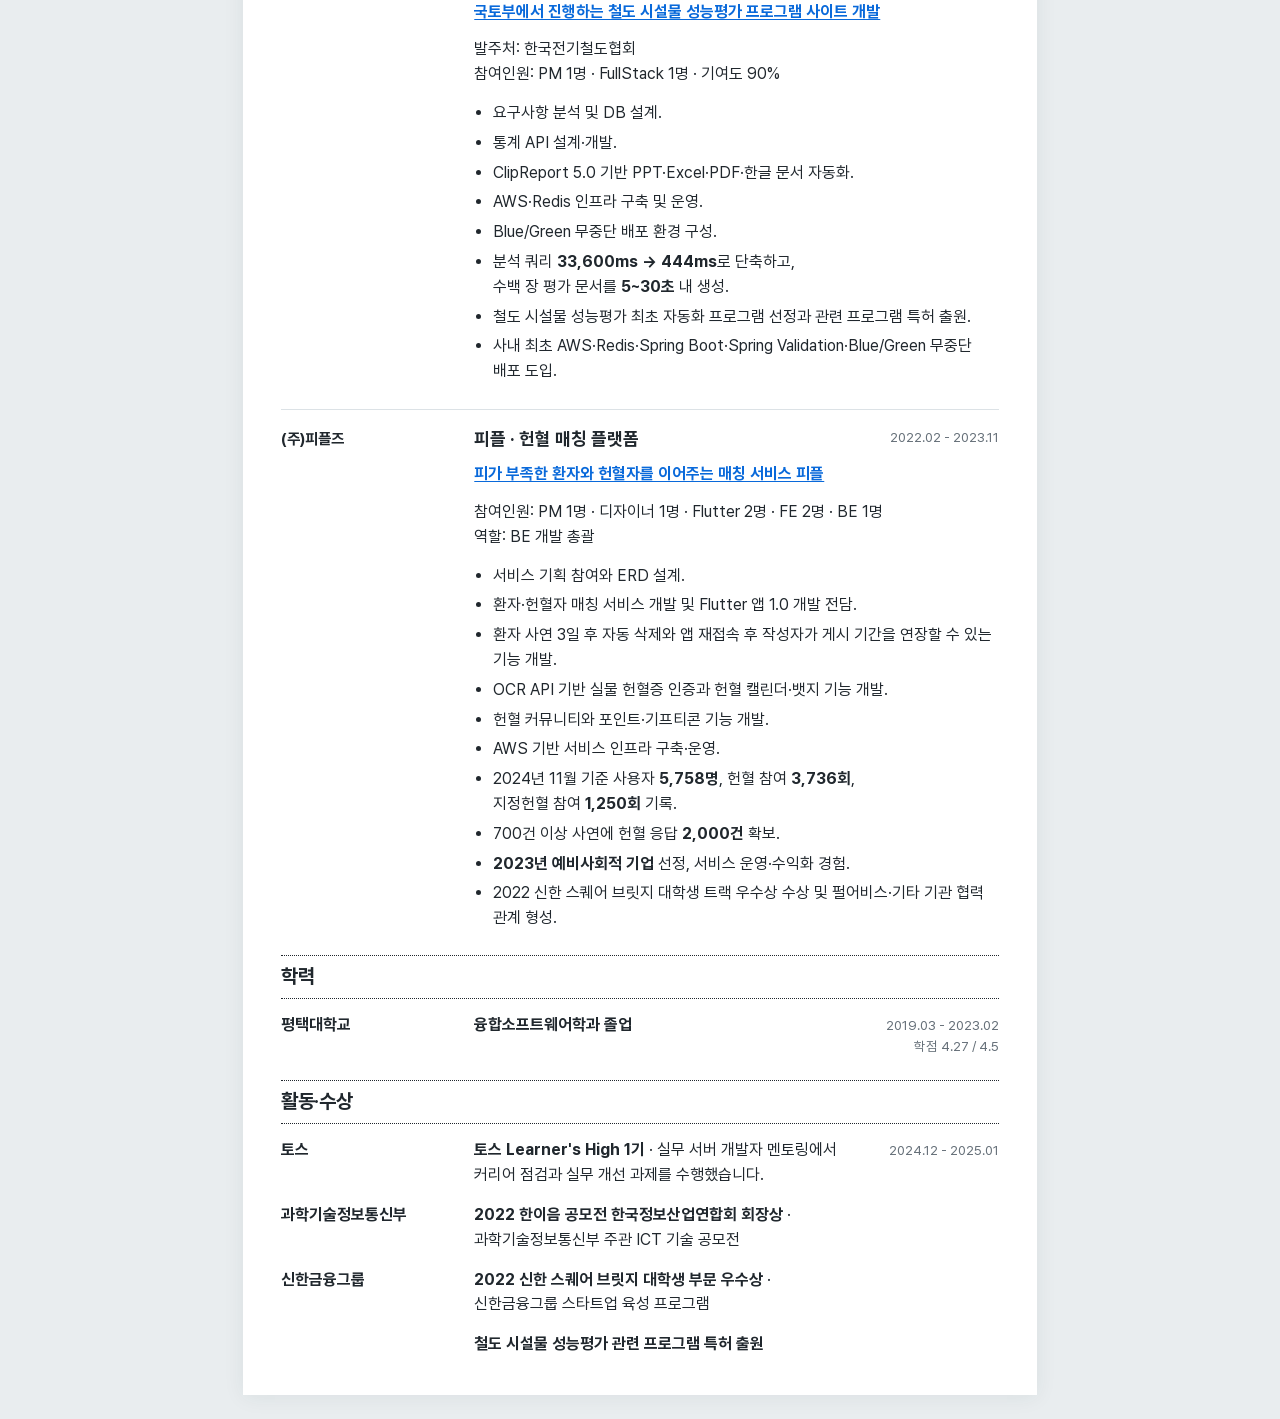
==== commit fd17ed46: "docs: 포트폴리오 소개와 PDF 갱신 - 웹 포트폴리오와 이력서 소개 문구 통일 - 포트폴리오·이력서 PDF 및 다운로드 캐시 버전 갱신" ====
--- a/resume.html
+++ b/resume.html
@@ -20,10 +20,9 @@
       </address>
     </header>
 
-    <p class="intro">새로운 기술을 배우고 이를 실무에 도입하는 데 거리낌이 없는 열정적인 개발자입니다.<br>
-      끊임없이 학습하며, 습득한 기술을 고도화해 업무 효율을 높이고,<br>비즈니스에 직접적으로 기여할 수 있는 솔루션을 제공하는데 주력하고 있습니다.<br>
-      매일 더 나은 개발자가 되기 위해 스스로를 도전하고 있으며,<br>기술적 성장과 팀의 성공을 위해 최선을 다하고 있습니다.<br>
-      회사와 함께 성장하며, 혁신적인 변화를 만들어가는 데 기여하고 싶습니다.</p>
+    <p class="intro">서비스의 병목과 운영의 비효율을 찾아 개선하는 백엔드 개발자입니다.<br>
+      쿼리 최적화부터 처리 구조 개선, 배포·복구 자동화까지 필요한 영역을 직접 다뤄왔습니다.<br>
+      성능과 비용, 유지보수성을 함께 고려하며 팀이 안정적으로 서비스를 개발하고 운영할 수 있는 기반을 만듭니다.</p>
 
     <section class="skills section">
       <h2>기술 스택</h2>
